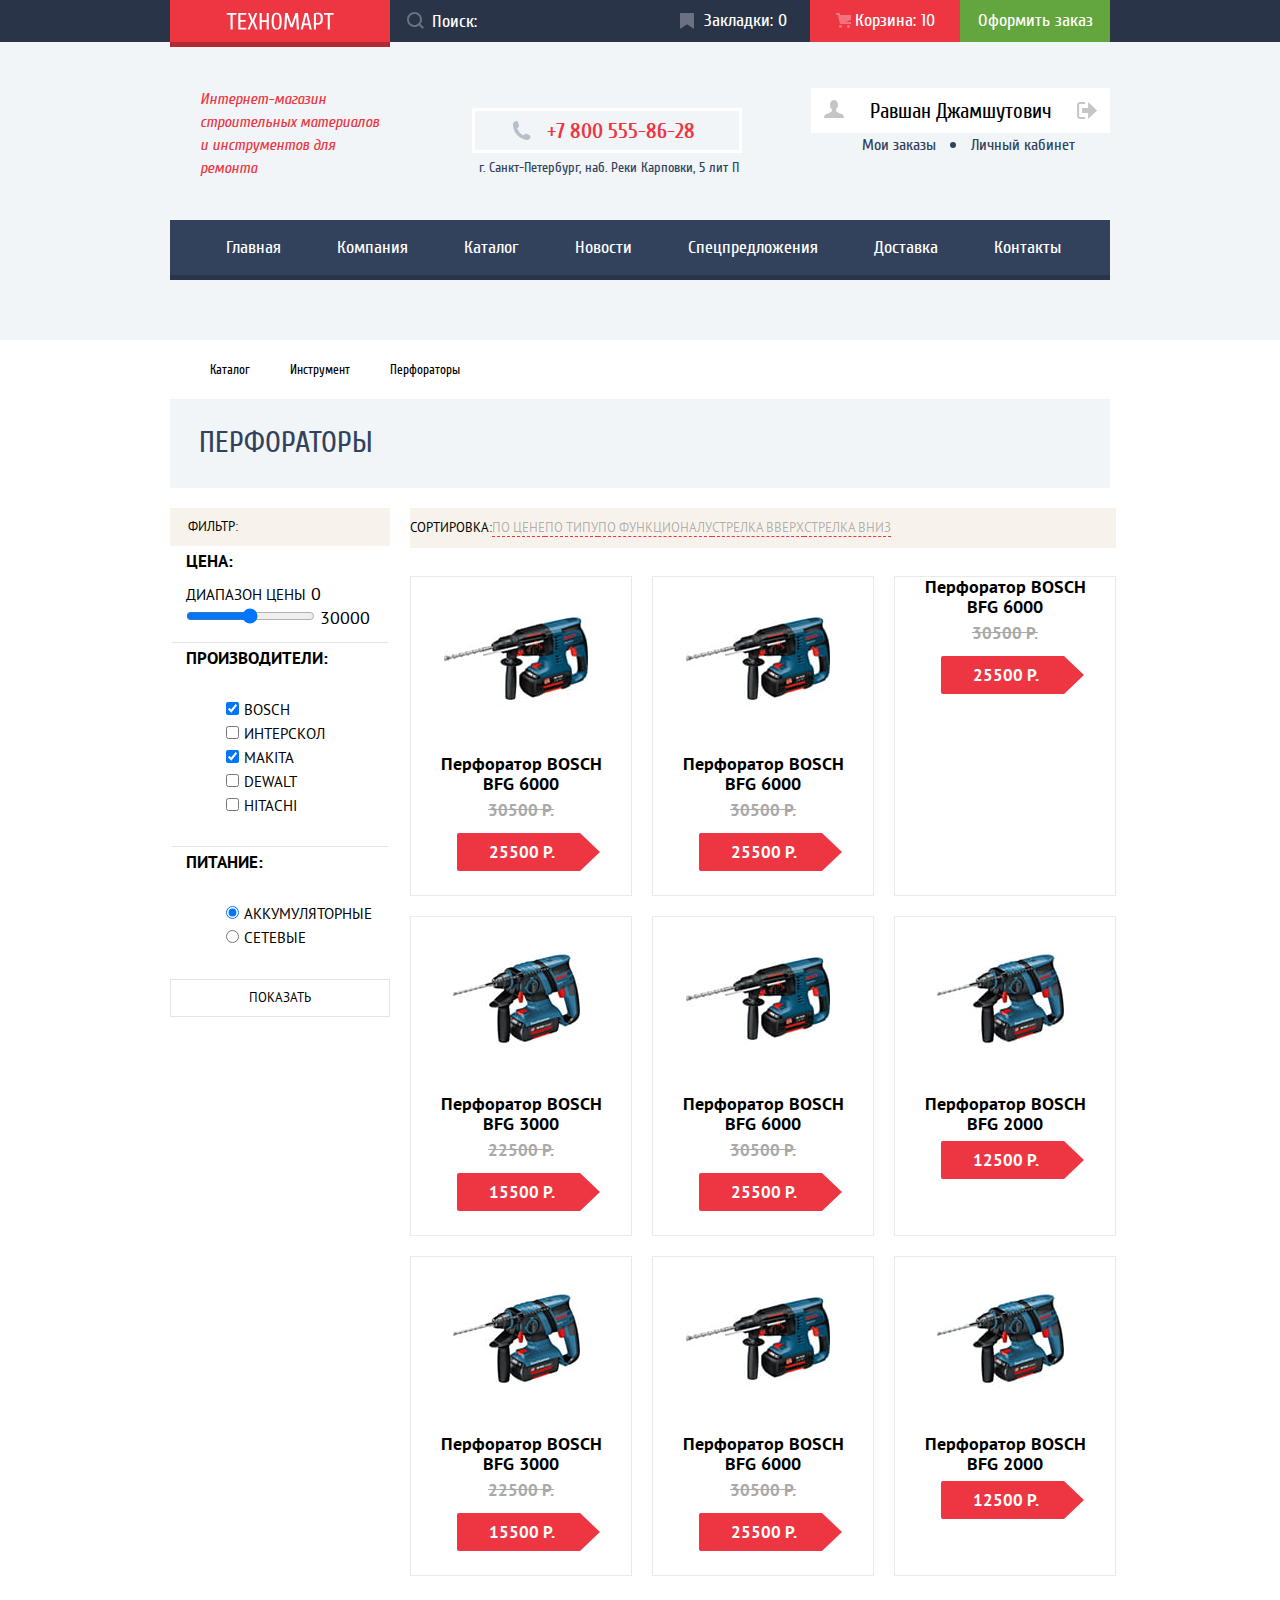
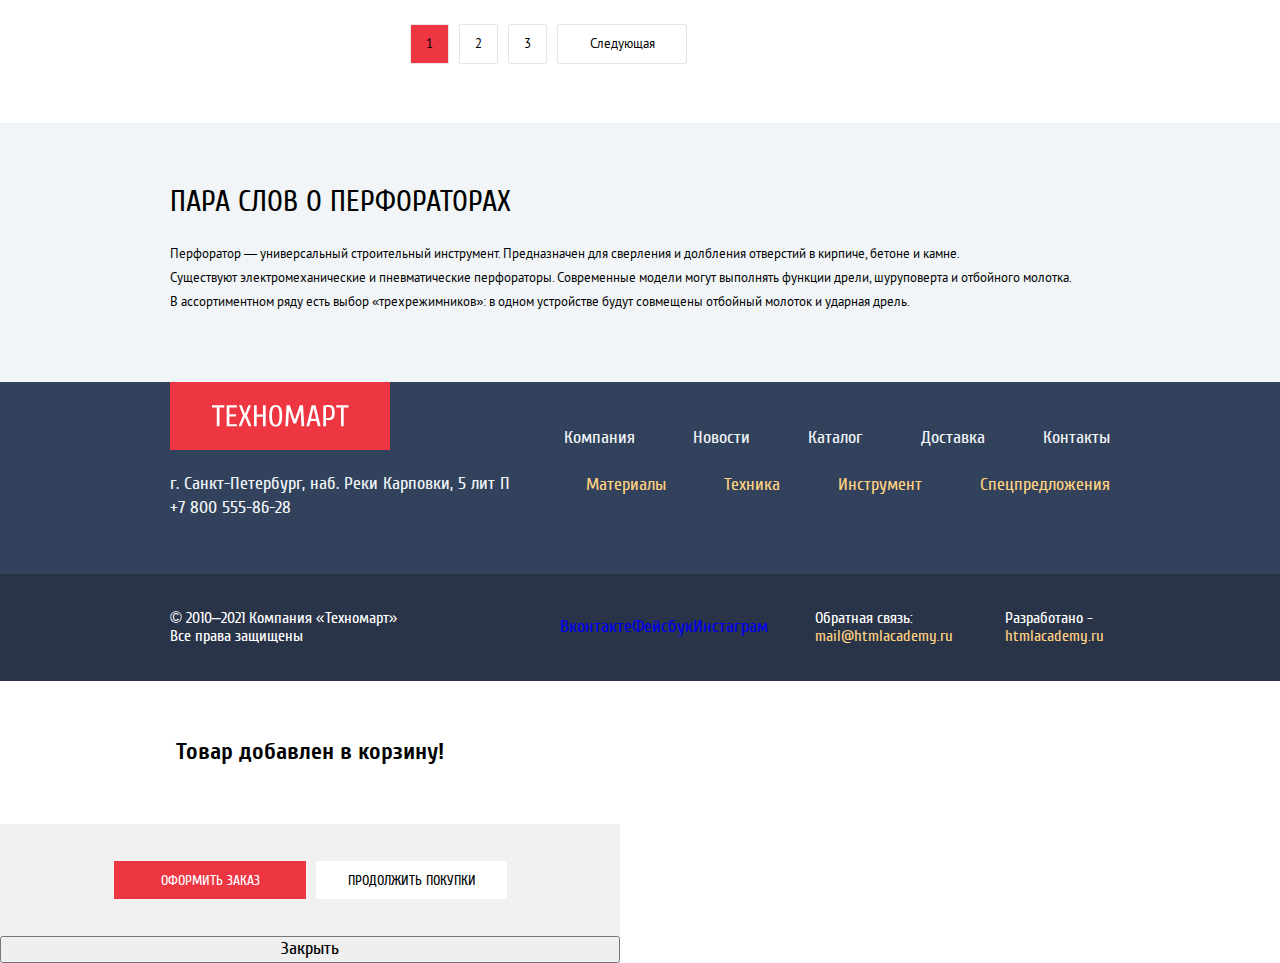
==== catalog.html @ 32a202f4 "Выровнял по пиксел перфект до брендов" ====
<!DOCTYPE html>
<html class="page" lang="ru">
  <head>
    <meta charset="utf-8" />
    <title>HTML Academy: Техномарт</title>

    <link rel="stylesheet" href="css/normalize.css" />
    <link rel="stylesheet" href="css/style.css" />

    <link rel="icon" href="favicon.ico" />
    <link rel="icon" href="img/favicon/icon.svg" type="image/svg+xml" />
    <link rel="apple-toych-icon" href="img/favicon/180.png" />
    <link rel="manifest" href="manifest.webmanifest" />
  </head>
  <body class="page-body">
    <header class="main-header catalog-margin">
      <div class="header-top-bar">
        <div class="main-header-top">
          <a class="main-header-logo-link" href="index.html">
            <img class="main-logo-text" src="img/logo-technomart.svg" width="108" height="18" alt="Логотип интернет-магазина «Техномарт»"/>
          </a>
          <form class="main-search" action="https://echo.htmlacademy.ru" method="GET">
            <label class="visually-hidden main-search-label" for="search-header">Поиск:</label>
            <input class="main-search-input" id="search-header" type="search" name="search-field" placeholder="Поиск:"/>
            <svg class="search-icon" width="17" height="17" viewBox="0 0 17 17" fill="none" xmlns="http://www.w3.org/2000/svg">
              <path fill-rule="evenodd" clip-rule="evenodd" d="M13.458 12.044L17 15.586L15.586 17L12.044 13.458C10.782 14.421 9.21 15 7.5 15C3.35786 15 0 11.6421 0 7.5C0 3.35786 3.35786 0 7.5 0C11.6421 0 15 3.35786 15 7.5C15.0001 9.14309 14.4581 10.7403 13.458 12.044ZM7.5 2C4.467 2 2 4.467 2 7.5C2.00331 10.5362 4.4638 12.9967 7.5 13C10.532 13 13 10.532 13 7.5C13 4.467 10.532 2 7.5 2Z" fill="white"/>
            </svg>
          </form>
          <a class="bookmarks" href="#">Закладки: 0</a>
          <a class="basket greater-zero" href="#">Корзина: 10</a>
          <a class="order-button" href="#">Оформить заказ</a>
        </div>
      </div>

      <div class="header-middle-bar">
        <div class="main-header-middle">
          <p class="main-desc">
            <em>
              Интернет-магазин<br/>
              строительных материалов<br/>
              и инструментов для ремонта
            </em>
          </p>
          <div class="header-contact-info">
            <a class="main-phone" href="tel:+78005558628">+7 800 555-86-28</a>
            <p class="main-address">
              г. Санкт-Петербург, наб. Реки Карповки, 5 лит П
            </p>
          </div>

          <div class="header-login-user">
            <div class="logged-user">
              <a href="#" class="profile-user">
                <svg class="user-icon" width="20" height="18" fill="none" xmlns="http://www.w3.org/2000/svg">
                  <path d="M17.88 14.17c-2.14-.74-4.25-1.67-5.2-2.4-.66-.5-.78-1.61-.52-2.4a5.49 5.49 0 001.86-4.29C14.02 2.28 12.22 0 10 0 7.78 0 5.98 2.28 5.98 5.08c0 1.8.75 3.38 1.86 4.28.26.8.14 1.92-.51 2.42-.95.72-3.07 1.65-5.21 2.39C-.03 14.9 0 18 0 18h20s.02-3.1-2.12-3.83z" fill="#C5C5C5"/>
                </svg>
                Равшан Джамшутович
              </a>
              <a href="#" class="logged-user-link">
                <svg class="logout-icon" width="20" height="17" fill="none" xmlns="http://www.w3.org/2000/svg">
                  <path d="M20 8.5L11.12 0v6h-6v5h6v6L20 8.5z" fill="#C5C5C5"/>
                  <path d="M2.1 13.95V3.05c.02-.38.18-1.06 1.02-1.06h5.02V0H3.12C.94 0 .12 1.81.09 3.03v10.94C.1 15.2.94 17 3.12 17h5.02v-1.99H3.12c-.84 0-1-.68-1.01-1.06z" fill="#C5C5C5"/>
                </svg>
              </a>
            </div>
            <div class="account-info">
              <a href="#">Мои заказы</a>
              <a href="#">Личный кабинет</a>
            </div>
          </div>
        </div>
      </div>

      <nav class="main-nav">
        <ul class="main-nav-list">
          <li class="main-nav-item">
            <a href="index.html">Главная</a>
          </li>
          <li class="main-nav-item">
            <a href="#">Компания</a>
          </li>
          <li class="main-nav-item">
            <a href="#">Каталог</a>
          </li>
          <li class="main-nav-item">
            <a href="#">Новости</a>
          </li>
          <li class="main-nav-item">
            <a href="#">Спецпредложения</a>
          </li>
          <li class="main-nav-item">
            <a href="#">Доставка</a>
          </li>
          <li class="main-nav-item">
            <a href="#">Контакты</a>
          </li>
        </ul>
      </nav>
    </header>

    <main class="main-container">
      <div class="header-and-breadcrumbs container">
        <h1 class="container-header-catalog">Перфораторы</h1>

        <ul class="breadcrumbs">
          <li>
            <a href="index.html"></a>
          </li>
          <li>
            <a href="catalog.html">Каталог</a>
          </li>
          <li>
            <a href="catalog.html">Инструмент</a>
          </li>
          <li>Перфораторы</li>
        </ul>
      </div>

      <div class="filter-sorting-perforators container">
        <section class="filters">
          <h2 class="filters-header">Фильтр:</h2>
          <form class="filter" action="https://echo.htmlacademy.ru" method="GET">
            <fieldset>
              <legend>Цена:</legend>
              <label for="range-field">Диапазон цены</label>
              0
              <input class="filter-option filter-range" id="range-field" type="range" min="0" max="30000"/>
              30000
            </fieldset>
            <fieldset>
              <legend>Производители:</legend>
              <ul>
                <li>
                  <input class="filter-option filter-checkbox" id="bosch-checkbox" type="checkbox" name="bosch" checked/>
                  <label for="bosch-checkbox">Bosch</label>
                </li>
                <li>
                  <input class="filter-option filter-checkbox" id="interskol-checkbox" type="checkbox" name="interskol"/>
                  <label for="interskol-checkbox">Интерскол</label>
                </li>
                <li>
                  <input class="filter-option filter-checkbox" id="makita-checkbox" type="checkbox" name="makita" checked/>
                  <label for="makita-checkbox">Makita</label>
                </li>
                <li>
                  <input class="filter-option filter-checkbox" id="dewalt-checkbox" type="checkbox" name="dewalt"/>
                  <label for="dewalt-checkbox">Dewalt</label>
                </li>
                <li>
                  <input class="filter-option filter-checkbox" id="hitachi-checkbox" type="checkbox" name="hitachi"/>
                  <label for="hitachi-checkbox">Hitachi</label>
                </li>
              </ul>
            </fieldset>
            <fieldset>
              <legend>Питание:</legend>
              <ul>
                <li>
                  <input class="filter-option filter-radio" id="acum-radio" type="radio" name="acum" checked/>
                  <label for="acum-radio">Аккумуляторные</label>
                </li>
                <li>
                  <input class="filter-option filter-radio" id="net-radio" type="radio" name="net"/>
                  <label for="net-radio">Сетевые</label>
                </li>
              </ul>
            </fieldset>
            <button class="filter-button" type="submit">Показать</button>
          </form>
        </section>

        <div class="sorting-and-perforators">
          <section class="sorting">
            <h2 class="sorting-header">Сортировка:</h2>
            <ul>
              <li>
                <a href="#">По цене</a>
              </li>
              <li>
                <a href="#">По типу</a>
              </li>
              <li>
                <a href="#">По функционалу</a>
              </li>
              <li>
                <a href="#">Стрелка вверх</a>
              </li>
              <li>
                <a href="#">Стрелка вниз</a>
              </li>
            </ul>
          </section>

          <section class="perforators">
            <h2 class="perforators-header visually-hidden">
              Список перфораторов
            </h2>
            <ul class="perforators-list">
              <li class="perforators-item">
                <h3>Перфоратор BOSCH<br/>BFG 6000</h3>
                <img src="img/BOSCH-BFG-6000.jpg" width="144" height="128" alt="Перфоратор BOSCH BFG 6000 с длинным сверлом работающий от аккумуляторной батареи"/>
                <p class="perforators-item-old-price">30500 Р.</p>
                <p class="perforators-item-new-price">25500 Р.</p>
              </li>
              <li class="perforators-item">
                <h3>Перфоратор BOSCH<br/>BFG 6000</h3>
                <img src="img/BOSCH-BFG-6000.jpg"  width="144" height="128" alt="Перфоратор BOSCH BFG 6000 с длинным сверлом работающий от аккумуляторной батареи"/>
                <p class="perforators-item-old-price">30500 Р.</p>
                <p class="perforators-item-new-price">25500 Р.</p>
              </li>
              <li class="perforators-item">
                <h3>Перфоратор BOSCH<br/>BFG 6000</h3>
                <div class="buy-perforator">
                  <button class="perforators-item-button-buy" type="button">
                    Купить
                  </button>
                  <button class="perforators-item-button-bookmark" type="button">
                    В закладки
                  </button>
                </div>
                <p class="perforators-item-old-price">30500 Р.</p>
                <p class="perforators-item-new-price">25500 Р.</p>
              </li>
              <li class="perforators-item">
                <h3>Перфоратор BOSCH<br/>BFG 3000</h3>
                <img src="img/BOSCH-BFG-3000.jpg" width="127" height="112" alt="Перфоратор BOSCH BFG 3000 со средним сверлом работающий от аккумуляторной батареи"/>
                <p class="perforators-item-old-price">22500 Р.</p>
                <p class="perforators-item-new-price">15500 Р.</p>
              </li>
              <li class="perforators-item">
                <h3>Перфоратор BOSCH<br/>BFG 6000</h3>
                <img src="img/BOSCH-BFG-6000.jpg" width="144" height="128" alt="Перфоратор BOSCH BFG 6000 с длинным сверлом работающий от аккумуляторной батареи"/>
                <p class="perforators-item-old-price">30500 Р.</p>
                <p class="perforators-item-new-price">25500 Р.</p>
              </li>
              <li class="perforators-item">
                <h3>Перфоратор BOSCH<br/>BFG 2000</h3>
                <img src="img/BOSCH-BFG-2000.jpg" width="127" height="112" alt="Перфоратор BOSCH BFG 2000 с маленьким сверлом работающий от аккумуляторной батареи"/>
                <p class="perforators-item-new-price">12500 Р.</p>
              </li>
              <li class="perforators-item">
                <h3>Перфоратор BOSCH<br/>BFG 3000</h3>
                <img src="img/BOSCH-BFG-3000.jpg" width="127" height="112" alt="Перфоратор BOSCH BFG 3000 со средним сверлом работающий от аккумуляторной батареи"/>
                <p class="perforators-item-old-price">22500 Р.</p>
                <p class="perforators-item-new-price">15500 Р.</p>
              </li>
              <li class="perforators-item">
                <h3>Перфоратор BOSCH<br/>BFG 6000</h3>
                <img src="img/BOSCH-BFG-6000.jpg" width="144" height="128" alt="Перфоратор BOSCH BFG 6000 с длинным сверлом работающий от аккумуляторной батареи"/>
                <p class="perforators-item-old-price">30500 Р.</p>
                <p class="perforators-item-new-price">25500 Р.</p>
              </li>
              <li class="perforators-item">
                <h3>Перфоратор BOSCH<br/>BFG 2000</h3>
                <img src="img/BOSCH-BFG-2000.jpg" width="127" height="112" alt="Перфоратор BOSCH BFG 2000 с маленьким сверлом работающий от аккумуляторной батареи"/>
                <p class="perforators-item-new-price">12500 Р.</p>
              </li>
            </ul>

            <ul class="pagination-list">
              <li class="pagination-item">
                <a class="pagination-current-item">1</a>
              </li>
              <li class="pagination-item">
                <a href="#">2</a>
              </li>
              <li class="pagination-item">
                <a href="#">3</a>
              </li>
              <li class="pagination-item pagination-item-next">
                <a href="#">Следующая</a>
              </li>
            </ul>
          </section>
        </div>
      </div>

      <div class="basic-background">
        <section class="about-perforators container">
          <h2 class="about-perforators-header">Пара слов о перфораторах</h2>
          <p class="about-perforators-text">
            Перфоратор — универсальный строительный инструмент. Предназначен для
            сверления и долбления отверстий в кирпиче, бетоне и камне.<br/>
            Существуют электромеханические и пневматические перфораторы.
            Современные модели могут выполнять функции дрели, шуруповерта и
            отбойного молотка.<br/>
            В ассортиментном ряду есть выбор «трехрежимников»: в одном
            устройстве будут совмещены отбойный молоток и ударная дрель.
          </p>
        </section>
      </div>
    </main>

    <footer class="main-footer">
      <section class="footer-nav container">
        <h2 class="footer-nav-header visually-hidden">Навигация по сайту</h2>
        <a class="footer-nav-logo-link" href="index.html">
          <img class="footer-nav-logo-svg" src="img/logo-technomart.svg" width="138" height="23" alt="Логотип интернет-магазина «Техномарт»"/>
        </a>
        <ul class="footer-nav-list">
          <li class="footer-nav-item">
            <a class="footer-nav-item-link" href="#">Компания</a>
          </li>
          <li class="footer-nav-item">
            <a class="footer-nav-item-link" href="#">Новости</a>
          </li>
          <li class="footer-nav-item">
            <a class="footer-nav-item-link" href="catalog.html">Каталог</a>
          </li>
          <li class="footer-nav-item">
            <a class="footer-nav-item-link" href="#">Доставка</a>
          </li>
          <li class="footer-nav-item">
            <a class="footer-nav-item-link" href="#">Контакты</a>
          </li>
        </ul>
      </section>

      <section class="contacts-and-features container">
        <h2 class="contacts-and-features-header visually-hidden">
          Контакты и преимущества
        </h2>
        <p class="contacts-and-features-address">
          г. Санкт-Петербург, наб. Реки Карповки, 5 лит П<br/>
          <a class="contacts-and-features-address-link" href="tel:+78005558628">
            +7 800 555-86-28
          </a>
        </p>
        <ul class="contacts-and-features-list">
          <li class="contacts-and-features-item">
            <a class="contacts-and-features-link" href="#">Материалы</a>
          </li>
          <li class="contacts-and-features-item">
            <a class="contacts-and-features-link" href="#">Техника</a>
          </li>
          <li class="contacts-and-features-item">
            <a class="contacts-and-features-link" href="#">Инструмент</a>
          </li>
          <li class="contacts-and-features-item">
            <a class="contacts-and-features-link" href="#">Спецпредложения</a>
          </li>
        </ul>
      </section>

      <div class="bottom-footer">
        <div class="bottom-footer-grid container">
          <section class="copyright">
            <h2 class="copyright-header visually-hidden">Копирайт</h2>
            <p class="copyright-text">
              © 2010–2021 Компания «Техномарт»<br/>
              Все права защищены
            </p>
          </section>

          <section class="social">
            <h2 class="social-header visually-hidden">Давайте дружить!</h2>
            <ul class="social-list">
              <li class="social-item">
                <a class="social-item-link" href="#">Вконтакте</a>
              </li>
              <li class="social-item">
                <a class="social-item-link" href="#">Фейсбук</a>
              </li>
              <li class="social-item">
                <a class="social-item-link" href="#">Инстаграм</a>
              </li>
            </ul>
          </section>

          <p class="feedback">
            Обратная связь:<br/>
            <a href="mailto:mail@htmlacademy.ru">mail@htmlacademy.ru</a>
          </p>
          <p class="develop">
            Разработано -<br/>
            <a href="https://htmlacademy.ru/intensive/htmlcss">htmlacademy.ru</a>
          </p>
        </div>
      </div>
    </footer>

    <section class="product-in-basket">
      <h2>Товар добавлен в корзину!</h2>
      <div class="modal-catalog-button">
        <a class="button button-order-modal" href="#">Оформить заказ</a>
        <button class="button button-continue-shop" type="button">
          Продолжить покупки
        </button>
      </div>
      <button type="button">Закрыть</button>
    </section>
  </body>
</html>
---- css/style.css ----
/* Fonts */

@font-face {
  font-family: "Cuprum";
  src: url("../fonts/cuprum.woff2") format("woff2"),
    url("../fonts/cuprum.woff") format("woff");
  font-weight: 400;
  font-style: normal;
}

@font-face {
  font-family: "Cuprum";
  src: url("../fonts/cuprumbold.woff2") format("woff2"),
    url("../fonts/cuprumbold.woff") format("woff");
  font-weight: 700;
  font-style: normal;
}

@font-face {
  font-family: "Cuprum";
  src: url("../fonts/cuprumitalic.woff2") format("woff2"),
    url("../fonts/cuprumitalic.woff") format("woff");
  font-weight: 400;
  font-style: italic;
}

@font-face {
  font-family: "Cuprum";
  src: url("../fonts/cuprumbolditalic.woff2") format("woff2"),
    url("../fonts/cuprumbolditalic.woff") format("woff");
  font-weight: 700;
  font-style: italic;
}

@font-face {
  font-family: "PT Sans";
  src: url("../fonts/ptsans.woff2") format("woff2"),
    url("../fonts/ptsans.woff") format("woff");
  font-weight: 400;
  font-style: normal;
}

@font-face {
  font-family: "PT Sans";
  src: url("../fonts/ptsansbold.woff2") format("woff2"),
    url("../fonts/ptsansbold.woff") format("woff");
  font-weight: 700;
  font-style: normal;
}

/* Variables */

:root {
  --basic-red: #ee3643;
  --basic-green: #63a63e;
  --basic-white: #ffffff;
  --basic-black: #000000;
  --basic-blue: #32425c;
  --basic-grey: #a9a9a9;
  --basic-light-grey: #f9f5f0;
  --basic-background: #f1f5f7;
  --basic-gold: #ffd180;
  --basic-dark-blue: #293449;
  --basic-opacity-grey: rgba(169, 169, 169, 0.3);
  --basic-beige: #f7f3ec;
  --basic-dark-green: #518534;
  --basic-modal-grey: #f1f1f1;
  --basic-border-grey: #eaeaea;
  --basic-dark-red: #ca2c37;
  --special-yellow: #ffbf47;
  --special-blue: #3bbce3;
  --special-purple: #dc91d8;
  --special-green: #8ed78f;
  --special-light-green: #5fbb2d;
  --special-grey: #f3f7f9;
  --special-light-grey: #c5c5c5;
  --special-dark-blue: #212a3a;
  --special-red: #ba2732;
  --special-dark-blue: #161d29;
  --special-white: rgba(255, 255, 255, 0.5);
  --special-opacity-white: rgba(255, 255, 255, 0.3);
  --special-opacity-light-grey: rgba(197, 197, 197, 0.3);
  --special-opacity-black: rgba(0, 0, 0, 0.3);
  --special-beige: #e5e5e5;
  --main-active-nav: #1d2739;
  --logo-shadow: rgba(0, 0, 0, 0.24);
  --login-grey: #3d546f;
}

/* html */

.page {
  height: 100%;
}

/* page */

body {
  min-width: 940px;
  margin: 0;
  padding: 0;
  font-family: "Cuprum", "Arial", sans-serif;
  font-size: 18px;
  line-height: 24px;
  font-weight: 400;
  color: var(--basic-black);
  background-color: var(--basic-white);
  min-height: 100%;
  display: grid;
  grid-template-rows: min-content 1fr min-content;
  align-content: start;
}

a {
  text-decoration: none;
}

img {
  max-width: 100%;
  height: auto;
}

.visually-hidden {
  position: absolute;
  width: 1px;
  height: 1px;
  margin: -1px;
  border: 0;
  padding: 0;
  white-space: nowrap;
  clip-path: inset(100%);
  clip: rect(0 0 0 0);
  overflow: hidden;
}

/* header */

.main-header {
  display: grid;
  grid-template-rows: min-content 1fr min-content;
  background-color: var(--basic-background);
  padding-bottom: 65px;
  margin-bottom: 60px;
}

.header-top-bar {
  background-color: var(--basic-dark-blue);
  margin-bottom: 46px;
  height: 42px;
}

.main-header-top {
  display: grid;
  align-items: start;
  width: 940px;
  margin: 0 auto;
  grid-template-columns: min-content 1fr 150px 150px 150px;
}

.main-header-top a,
.main-header-top label {
  text-align: center;
  color: var(--basic-white);
}

.main-header-logo-link {
  position: relative;
  width: 220px;
  height: 47px;
  background-color: var(--basic-red);
  box-shadow: inset 0 -5px 0 0 var(--logo-shadow);
}

.main-header-logo-link img {
  position: absolute;
  left: 56px;
  top: 12px;
}

a[href="index.html"].main-header-logo-link:active {
  background-color: var(--special-red);
}

.main-search {
  position: relative;
}

.main-search-input {
  border: none;
  outline: none;
  background-color: var(--basic-dark-blue);
  width: 100%;
  height: 42px;
  padding-left: 42px;
}

.main-search-input:focus {
  border: none;
  outline: none;
  background-color: var(--basic-white);
  width: 100%;
  height: 42px;
}

.main-search-input::placeholder {
  color: var(--basic-white);
}

.search-icon {
  position: absolute;
  right: 236px;
  top: 12px;
  opacity: 0.3;
  order: -1;
}

.main-search-input:hover + .search-icon {
  opacity: 1;
}

.main-search-input:focus + .search-icon path {
  fill: var(--basic-red);
  opacity: 1;
}

.bookmarks,
.basket {
  position: relative;
  display: flex;
  justify-content: center;
  align-items: center;
  height: 42px;
  padding: 0 0 0 20px;
}

.bookmarks::before {
  content: url("../img/icon-bookmark.svg");
  position: absolute;
  width: 14px;
  height: 16px;
  top: 12px;
  left: 20px;
  opacity: 0.3;
}

.basket::before {
  content: url("../img/icon-cart.svg");
  position: absolute;
  width: 15px;
  height: 15px;
  top: 11px;
  left: 26px;
  opacity: 0.3;
}

.bookmarks:hover::before,
.basket:hover::before {
  opacity: 1;
}

.bookmarks:active,
.basket:active {
  color: var(--special-white);
  background-color: var(--special-dark-blue);
}

.bookmarks:active::before,
.basket:active::before {
  opacity: 0.3;
}

.order-button {
  display: flex;
  justify-content: center;
  align-items: center;
  height: 100%;
  background-color: var(--basic-green);
  height: 42px;
}

.order-button:hover {
  background-color: var(--special-light-green);
}

.order-button:active {
  color: var(--special-white);
  background-color: var(--basic-green);
}

.main-header-middle {
  display: flex;
  width: 940px;
  margin: 0 auto 40px;
}

.main-desc {
  color: var(--basic-red);
  font-size: 16px;
  line-height: 23px;
  font-style: italic;
  padding: 0 93px 0 30px;
  margin: 0;
}

.header-contact-info {
  display: flex;
  flex-direction: column;
  justify-content: flex-end;
  margin-right: 69px;
}

.main-phone {
  display: flex;
  justify-content: center;
  align-items: center;
  font-size: 21px;
  line-height: 30px;
  font-weight: 700;
  color: var(--basic-red);
  background-color: transparent;
  border: 3px solid var(--basic-white);
  width: 264px;
  height: 39px;
  margin-bottom: 3px;
}

.main-phone::before {
  content: url("../img/icon-phone.svg");
  width: 18px;
  height: 19px;
  position: relative;
  left: -7px;
  top: -1px;
  padding: 0 10px 4px 0;
}

.main-address {
  font-size: 14px;
  color: var(--basic-blue);
  padding: 0 0 0 7px;
  margin: 0;
}

.header-login-button {
  position: relative;
  display: flex;
  justify-self: end;
}

.login-link,
.register-link {
  display: flex;
  justify-content: center;
  align-items: center;
  height: 45px;
  font-size: 21px;
  line-height: 21px;
  color: var(--basic-black);
  background-color: var(--basic-white);
}

.login-link {
  position: relative;
  width: 121px;
  text-align: center;
  margin-right: 10px;
}

.login-icon {
  order: -1;
  position: relative;
  left: -6px;
}

.register-link {
  width: 150px;
  text-align: center;
}

.login-link:hover,
.register-link:hover {
  color: var(--basic-red);
}

.login-link:hover .login-icon path{
  fill: var(--login-grey);
}

.login-link:active,
.register-link:active {
  color: var(--special-light-grey);
}

.login-link:active .login-icon path {
  fill: var(--special-light-grey);
}

.main-nav {
  width: 940px;
  background-color: var(--basic-blue);
  margin: 0 auto;
  box-shadow: 0 5px 0 0 var(--basic-dark-blue);
}

.main-nav-list {
  display: flex;
  flex-wrap: wrap;
  list-style: none;
  margin: 0;
  padding: 0 0 0 26px;
  min-height: 55px;
}

.main-nav-item:hover {
  background-color: var(--basic-dark-blue);
}

.main-nav-item:active {
  background: var(--main-active-nav);
}

.main-nav-item a {
  display: block;
  color: var(--basic-white);
  padding: 16px 26px 15px 30px;
}

.main-nav-item a:active {
  opacity: 0.5;
}

/* container */

.container {
  width: 940px;
  margin: 0 auto;
  padding: 0 10px;
}

/* features */

.features-list {
  display: grid;
  list-style: none;
  grid-template-columns: repeat(3, 1fr);
  grid-template-rows: repeat(3, 1fr);
  gap: 20px;
  margin: 0 0 59px;
  padding: 0;
}

.features-sales,
.features-delivery {
  grid-column: 3 / 4;
}

.slider-figure {
  grid-column: 1 / 3;
  grid-row: 2 / 4;
}

.features-item:first-child {
  background-color: var(--special-yellow);
}

.features-item:nth-child(2) {
  background-color: var(--special-blue);
}

.features-item:nth-child(3) {
  background-color: var(--special-purple);
}

.features-item:nth-child(4) {
  background-color: var(--special-green);
}

.features-item:nth-child(5) {
  background-color: var(--special-yellow);
}

.features-item {
  position: relative;
  display: grid;
  grid-template-rows: 1fr 1fr;
  grid-template-columns: 160px 1fr;
  width: 300px;
  height: 123px;
  text-align: center;
  color: var(--basic-white);
}

.icon-new::after {
  content: url("../img/catalog-new.png");
  position: absolute;
  top: 0;
  right: 0;
}

.features-item h3 {
  grid-column: 1 / 2;
  grid-row: 1 / 2;
  font-size: 24px;
  line-height: 30px;
  font-weight: 700;
  margin: 20px 0 13px 23px;
  padding: 0;
  text-align: start;
}

.features-item-link {
  grid-column: 1 / 2;
  grid-row: 2 / 3;
  width: 135px;
  font-size: 14px;
  line-height: 18px;
  font-weight: 400;
  color: var(--basic-white);
  background-color: var(--special-opacity-white);
  margin: 0 0 21px 23px;
  padding: 10px 0;
  text-align: center;
  text-transform: uppercase;
}

.features-item-link:hover {
  background-color: var(--special-opacity-light-grey);
}

.features-item-link:active {
  background-color: var(--basic-opacity-grey);
}

.features-item-icon {
  grid-column: 2 / 3;
  grid-row: 1 / -1;
}

.icon-paint {
  background-image: url("../img/icon-paint.svg");
  background-repeat: no-repeat;
  background-position: 52px 30px;
}

.icon-drill {
  background-image: url("../img/icon-drill.svg");
  background-repeat: no-repeat;
  background-position: 35px 34px;
}

.icon-tractor {
  background-image: url("../img/icon-tractor.svg");
  background-repeat: no-repeat;
  background-position: center center;
}

.icon-basket {
  background-image: url("../img/icon-basket.svg");
  background-repeat: no-repeat;
  background-position: 35px 25px;
}

.icon-car{
  background-image: url("../img/icon-car.svg");
  background-repeat: no-repeat;
  background-position: center center;
}

/* slider */

.slider {
  position: relative;
  width: 620px;
  height: 266px;
  grid-column: 1 / 3;
  grid-row: 2 / 4;
  color: var(--basic-white);
}

.slider::before {
  content: "";
  position: absolute;
  width: 620px;
  height: 104px;
  background-color: rgba(0, 0, 0, 0.25);
  top: 0;
  z-index: -1;
}

.slide-drill {
  background-image: url("../img/Layer-slader-1.jpg");
}

.slide-perforator {
  background-image: url("../img/Layer-slader-2.jpg");
}

.slider-list {
  list-style: none;
  margin: 0;
  padding: 0;
}

.slide {
  display: none;
}

.current-slide {
  display: block;
}

.slide-title {
  font-size: 36px;
  line-height: 36px;
  font-weight: 700;
  margin: 23px 0 5px 24px;
  text-transform: uppercase;
}

.slide-text {
  margin: 0 0 35px 24px;
}

.button {
  font-size: 14px;
  line-height: 18px;
  text-align: center;
  color: var(--basic-white);
  vertical-align: middle;
  text-transform: uppercase;
  background-color: var(--basic-red);
  border: none;
}

.button:hover {
  background-color: var(--basic-dark-red);
}

.button:active {
  background-color: var(--special-red);
}

.slider-button {
  display: grid;
  grid-template-rows: 1fr 1fr;
  margin: 0 21px 0 25px;
}

.control-button-top {
  display: flex;
  justify-content: space-between;
  margin-bottom: 39px;
}

.button-open-catalog {
  display: flex;
  justify-content: center;
  align-items: center;
  width: 192px;
  height: 38px;
  margin-right: 79px;
}

.button-prev {
  width: 21px;
  height: 39px;
  background-image: url("../img/slider-shape.svg");
  background-color: transparent;
  border: none;
  cursor: pointer;
}

.button-next {
  width: 21px;
  height: 39px;
  background-image: url("../img/slider-shape.svg");
  background-color: transparent;
  transform: rotate(180deg);
  border: none;
  cursor: pointer;
}

.control-button-bottom {
  display: flex;
  align-items: baseline;
}

.slider-dots {
  padding: 0;
  width: 10px;
  height: 10px;
  background-color: var(--basic-white);
  border: none;
  border-radius: 50%;
  transform: translateY(5px);
  cursor: pointer;
}

.slider-dots:nth-of-type(1) {
  margin-right: 10px;
}

.slider-dots.current {
  border: 2px solid var(--basic-white);
  background-color: var(--basic-red);
  transform: translateY(3px);
}

/* index: popular-products and catalog: perforators */

.popular-products-header-items,
.popular-compamies-header-items {
  display: flex;
  justify-content: space-between;
  align-items: center;
  background-color: var(--basic-light-grey);
  padding: 0 14px 0 28px;
  margin-bottom: 20px;
}

.popular-products-header,
.popular-companies-header {
  font: inherit;
  font-size: 30px;
  line-height: 30px;
  font-weight: 400;
  color: var(--basic-blue);
  text-transform: uppercase;
}

.button-popular-products {
  padding: 11px 24px 9px 24px;
  margin: 25px 0 26px;
}

.popular-products-list {
  display: grid;
  grid-template-columns: 1fr 1fr 1fr 1fr;
  column-gap: 20px;
  list-style: none;
  margin: 0 0 70px;
  padding: 0;
}

.popular-products-item,
.perforators-item {
  position: relative;
  /* display: grid;
  grid-template-rows: 178px 43px min-content 38px; */
  display: flex;
  flex-direction: column;
  justify-content: flex-start;
  align-items: center;
  width: 218px;
  height: 316px;
  border: 1px solid var(--basic-border-grey);
  /* padding-right: 5px; */
}

.popular-products-item:hover {
  box-shadow: 0px 4px 20px rgba(0, 0, 0, 0.15);
}

.popular-products-item:hover img{
  display: none;
}

.popular-products-item:hover.buy-perforator {
  display: flex;
  flex-direction: row;
  justify-content: flex-start;
  align-items: center;

}

.popular-products-item h3,
.perforators-item h3 {
  display: flex;
  flex-direction: column;
  text-align: center;
  font-family: "PT Sans", "Arial", sans-serif;
  font-size: 18px;
  line-height: 20px;
  font-weight: 700;
  margin: 0 0 7px 0;
  padding: 0;
}

.popular-products-item-img,
.perforators-item img {
  width: 184px;
  height: 164px;
  order: -1;
  object-fit: scale-down;
  margin-bottom: 13px;
  padding-right: 10px;
}

.popular-products-item p,
.perforators-item p {
  font-family: "PT Sans", "Arial", sans-serif;
  font-size: 17px;
  line-height: 18px;
  font-weight: 700;
}

.popular-products-item-old-price,
.perforators-item-old-price {
  text-decoration: line-through;
  color: var(--basic-grey);
  justify-self: center;
  align-self: center;
  margin: 0 0 14px 0;
  padding: 0;
}

.popular-products-item-new-price,
.perforators-item-new-price {
  display: flex;
  justify-content: center;
  align-items: center;
  justify-self: center;
  position: relative;
  color: var(--basic-white);
  background-color: var(--basic-red);
  border-top-left-radius: 2px;
  border-bottom-left-radius: 2px;
  margin: 0 5px 0 0;
  padding: 10px 25px 10px 32px;
}

.popular-products-item-new-price::after,
.perforators-item-new-price::after {
  content: "";
  position: absolute;
  width: 0;
  height: 0;
  border-top: 19px solid transparent;
  border-bottom: 19px solid transparent;
  border-left: 20px solid var(--basic-red);
  right: -20px;
}
/* Popular companies */

.button-popular-companies {
  padding: 11px 38px 9px 39px;
  margin: 25px 14px 26px;
}

.popular-companies-list {
  display: grid;
  grid-template-columns: 1fr 1fr 1fr 1fr;
  column-gap: 20px;
  row-gap: 20px;
  list-style: none;
  margin: 0 0 70px;
  padding: 0;
}

.popular-companies-item-link {
  display: flex;
  justify-content: center;
  align-items: center;
  width: 220px;
  height: 145px;
  outline: 1px solid var(--basic-border-grey);
  outline-offset: -1px;
}

.popular-companies-item-link:hover {
  filter: drop-shadow(0px 4px 20px rgba(0, 0, 0, 0.15));
}

.popular-companies-item-link:active {
  opacity: 0.5;
  filter: drop-shadow(0px 4px 20px rgba(0, 0, 0, 0.15));
}

.popular-companies-item-link img {
  /* width: 100%;
  height: 100%; */
  object-fit: contain;
}

/* Services */

.services {
  background-color: var(--basic-background);
  margin-bottom: 70px;
}

.services-header {
  font: inherit;
  font-size: 30px;
  line-height: 30px;
  font-weight: 400;
  color: var(--basic-black);
  text-transform: uppercase;
  margin: 0;
  padding: 64px 0 25px;
}

.services-desc {
  font-family: "PT Sans", "Arial", sans-serif;
  font-size: 13px;
  line-height: 24px;
  font-weight: 400;
  color: var(--basic-black);
  margin: 0 0 70px;
}

.services-grid {
  display: grid;
  grid-template-columns: 240px 1fr;
  column-gap: 80px;
}

.services-list {
  list-style: none;
  margin: 0;
  padding: 0;
}

.services-item {
  width: 240px;
  height: 61px;
  font-size: 21px;
  line-height: 30px;
  font-weight: 700;
  background-color: var(--basic-blue);
}

.services-item a {
  display: block;
  height: 100%;
  color: var(--basic-white);
  padding-left: 22px;
  padding-top: 13.5px;
}

.services-item:hover {
  background-color: var(--basic-dark-blue);
}

.services-item:active,
.services-item a:active {
  background-color: var(--basic-white);
  color: var(--basic-blue);
}

.services-delivery-header,
.services-guarantee-header,
.services-credit-header {
  color: var(--basic-blue);
  padding: 0 0 30px;
}

.button-service-credit {
  padding: 10px 9px 10px 8px;
}

/* about-contacts-grid */

.about-contacts-grid {
  display: grid;
  grid-template-columns: 460px 300px;
  column-gap: 180px;
  margin-bottom: 70px;
}

/* about-us */

.about-us-header {
  font: inherit;
  font-size: 30px;
  line-height: 30px;
  font-weight: 400;
  color: var(--basic-black);
  text-transform: uppercase;
  padding: 0;
  margin: 0 0 24px;
}

.about-us p {
  font-family: "PT Sans", "Arial", sans-serif;
  font-size: 13px;
  line-height: 24px;
  font-weight: 400;
  color: var(--basic-black);
  padding: 0;
}

.about-us-desc {
  display: block;
  margin: 0 0 35px;
}

.about-us-partners-text {
  margin: 0;
}

.about-us-partners-list {
  margin: 0 0 20px;
  padding: 0;
}

.button-about-us {
  padding: 11px 40px 9px;
}

/* contacts */

.contacts-header {
  font: inherit;
  font-size: 30px;
  line-height: 30px;
  font-weight: 400;
  color: var(--basic-black);
  text-transform: uppercase;
  margin: 0 0 24px 0;
  padding: 0;
}

.contacts p {
  font-family: "PT Sans", "Arial", sans-serif;
  font-size: 13px;
  line-height: 24px;
  font-weight: 400;
  color: var(--basic-black);
  margin: 0 0 32px 0;
  padding: 0;
}

.contacts-map {
  display: block;
  padding: 0;
  margin: 0 0 25px;
}

.button-contacts {
  width: 300px;
  padding: 11px 0 9px;
}

/* footer */

.main-footer {
  background-color: var(--basic-blue);
}

.bottom-footer {
  background-color: var(--basic-dark-blue);
}

.footer-nav {
  display: flex;
}

.footer-nav-logo-link {
  display: flex;
  justify-content: center;
  align-items: center;
  width: 220px;
  height: 68px;
  background-color: var(--basic-red);
}

.footer-nav-logo-link:hover {
  cursor: pointer;
}

.footer-nav-logo-link:active {
  background-color: var(--special-red);
}

.footer-nav-list {
  display: flex;
  align-items: flex-end;
  list-style: none;
  margin: 0 0 0 auto;
  padding: 0;
}

.footer-nav-item:not(:last-child),
.contacts-and-features-item:not(:last-child) {
  margin-right: 58px;
}

.contacts-and-features {
  display: flex;
  align-items: center;
  margin-bottom: 54px;
}

.footer-nav-item-link,
.contacts-and-features-address,
.contacts-and-features-address-link {
  color: var(--basic-background);
}

.contacts-and-features-address {
  margin: 22px 0 0 0;
}

.contacts-and-features-list {
  display: flex;
  list-style: none;
  margin: 0 0 0 auto;
  padding: 0;
}

.contacts-and-features-link {
  color: var(--basic-gold);
}

.footer-nav-item-link:hover,
.contacts-and-features-link:hover {
  text-decoration: underline;
}

.footer-nav-item-link:active,
.contacts-and-features-link:active {
  opacity: 0.5;
  text-decoration: none;
}

.bottom-footer-grid {
  display: grid;
  height: 107px;
  grid-template-columns: 1fr 1fr 1fr 1fr;
  align-items: center;
}

.copyright {
  margin-right: 160px;
}

.copyright-text {
  width: 230px;
  font-size: 16px;
  line-height: 18px;
  color: var(--basic-white);
}

.social {
  margin-right: 120px;
}

.social-list {
  width: 135px;
  display: flex;
  list-style: none;
  margin: 0;
  padding: 0;
}

.feedback {
  width: 140px;
  margin-right: 50px;
}

.feedback,
.develop {
  font-size: 16px;
  line-height: 18px;
  color: var(--basic-white);
}

.feedback a,
.develop a {
  color: var(--basic-gold);
}

.feedback a:hover,
.develop a:hover {
  text-decoration: underline;
}

.feedback a:active,
.develop a:active {
  color: var(--basic-red);
  text-decoration: none;
}

/* modal write-us */

.modal-container {
  width: 460px;
  margin: 0 auto;
}

.write-us {
  width: 620px;
  height: 430px;
}

.write-us-form {
  display: grid;
  grid-template-columns: 1fr 1fr;
  column-gap: 20px;
}

.write-us-textarea {
  grid-column: 1 / 3;
}

.write-us-field-input {
  width: 218px;
  border: 2px solid var(--special-light-grey);
  border-radius: 2px;
  padding: 0;
  margin: 0;
}

.write-us-field-input::placeholder {
  font-family: "PT Sans", "Arial", sans-serif;
  font-size: 13px;
  line-height: 24px;
  color: var(--basic-grey);
}

.textarea {
  width: 460px;
  resize: none;
}

.button-write-us {
  grid-column: 1 / 3;
  padding: 11px 0 9px;
}

/* catalog */
/* catalog-header */

.catalog-margin {
  margin-bottom: 21px;
}

.greater-zero {
  background-color: var(--basic-red);
}

.header-login-user {
  display: grid;
  grid-template-rows: min-content min-content;
}

.logged-user {
  display: flex;
  justify-content: space-around;
  align-items: center;
  justify-self: end;
  width: 299px;
  height: 45px;
  background-color: var(--basic-white);
}

.profile-user {
  font-size: 21px;
  line-height: 21px;
  color: var(--basic-black);
  text-align: center;
}

.profile-user:hover .user-icon path,
.logged-user-link:hover .logout-icon path {
  fill: var(--login-grey);
}

.profile-user:active .user-icon path,
.logged-user-link:active .logout-icon path {
  fill: var(--special-light-grey);
}

.profile-user:active {
  color: var(--special-light-grey);
}

.user-icon {
  margin-right: 21px;
}

.logged-user-link {
  display: flex;
  align-items: end;
}

.account-info {
  justify-self: center;
  margin-left: 15px;
}

.account-info a {
  position: relative;
  font-size: 16px;
  line-height: 18px;
  color: var(--basic-blue);
}

.account-info a:not(:last-child) {
  margin-right: 30px;
}

.account-info a:first-child::after {
  position: absolute;
  content: "";
  width: 6px;
  height: 6px;
  right: -20px;
  top: 6px;
  background-color: var(--basic-blue);
  border-radius: 50%;
}

.account-info a:hover {
  color: var(--basic-red);
}

.account-info a:active {
  color: var(--special-light-grey);
}

.header-and-breadcrumbs {
  display: grid;
  grid-template-rows: min-content min-content;
}
/* catalog-container */

.container-header-catalog {
  font: inherit;
  font-size: 30px;
  line-height: 30px;
  color: var(--basic-blue);
  background-color: var(--basic-background);
  text-transform: uppercase;
  margin: 0 0 20px;
  padding: 29px 0px 30px 29px;
}

/* breadcrumbs */

.breadcrumbs {
  display: flex;
  list-style: none;
  margin: 0 0 20px;
  padding: 0;
  order: -1;
}

.breadcrumbs li {
  margin-right: 40px;
}

.breadcrumbs li,
.breadcrumbs a {
  font-size: 13px;
  line-height: 18px;
  color: #000000;
}

/* filter-sorting-perforators */

.filter-sorting-perforators {
  display: grid;
  grid-template-columns: 220px 1fr;
  column-gap: 20px;
}

/* filters */

.filters {
  font-family: "PT Sans", "Arial", sans-serif;
  font-weight: 400;
  color: var(--basic-black);
  text-transform: uppercase;
  grid-column: 1 / 2;
}

.filters-header {
  font: inherit;
  font-size: 13px;
  line-height: 18px;
  background-color: var(--basic-beige);
  margin: 0;
  padding: 10px 18px;
}

.filter fieldset {
  border: none;
}

.filter fieldset:not(:last-of-type) {
  border-bottom: 1px solid var(--special-beige);
}

.filter ul {
  list-style: none;
}

.filter legend {
  font-size: 17px;
  line-height: 30px;
  font-weight: 700;
}

.filter label {
  font-size: 15px;
  line-height: 19px;
}

.filter-button {
  width: 220px;
  height: 38px;
  font-size: 13px;
  line-height: 18px;
  text-transform: uppercase;
  background-color: var(--basic-white);
  border: 1px solid var(--special-beige);
}

/* sorting */

.sorting {
  display: flex;
  font-family: "PT Sans", "Arial", sans-serif;
  font-size: 13px;
  line-height: 18px;
  font-weight: 400;
  color: var(--basic-black);
  text-transform: uppercase;
  background-color: var(--basic-beige);
  margin-bottom: 28px;
}

.sorting-header {
  font: inherit;
}

.sorting ul {
  display: flex;
  list-style: none;
  margin: 0;
  padding: 0;
  align-items: center;
}

.sorting a {
  color: var(--special-opacity-black);
  border-bottom: 1px dashed var(--basic-red);
}

.sorting a:hover {
  color: var(--basic-black);
  border-bottom: 1px solid var(--basic-red);
}

.sorting a:active {
  color: var(--basic-red);
  border: none;
}

/* sorting-and-perforators */

.sorting-and-perforators {
  grid-column: 2 / -1;
}

/* continuation perforators, begin with .popular-products */

.perforators-list {
  display: grid;
  grid-template-columns: 1fr 1fr 1fr;
  column-gap: 20px;
  row-gap: 20px;
  list-style: none;
  margin: 0 0 48px 0;
  padding: 0;
}

.perforators-item {
  width: 220px;
  height: 318px;
}

.buy-perforator {
  display: none;
}

.perforators-item-button-buy {
  font: inherit;
  font-size: 14px;
  line-height: 18px;
  color: var(--basic-white);
  background-color: var(--basic-green);
  border: none;
  text-transform: uppercase;
}

.perforators-item-button-buy:hover {
  cursor: pointer;
  background-color: var(--special-light-green);
}

.perforators-item-button-buy:active {
  cursor: pointer;
  background-color: var(--basic-dark-green);
}

.perforators-item-button-bookmark {
  font: inherit;
  font-size: 14px;
  line-height: 18px;
  color: var(--basic-blue);
  background-color: transparent;
  border: 3px solid var(--basic-green);
  border-radius: 2px;
  text-transform: uppercase;
}

.perforators-item-button-bookmark:hover {
  cursor: pointer;
  border: 3px solid var(--basic-blue);
}

.perforators-item-button-bookmark:active {
  cursor: pointer;
  border: 3px solid var(--basic-blue);
  opacity: 50%;
}

/* pagination */

.pagination-list {
  display: flex;
  list-style: none;
  margin: 0 0 59px;
  padding: 0;
}

.pagination-item {
  font-family: "PT Sans", "Arial", sans-serif;
  font-size: 13px;
  line-height: 18px;
  font-weight: 400;
  background-color: transparent;
  margin-right: 10px;
}

.pagination-item a {
  display: block;
  color: var(--basic-black);
  border: 1px solid var(--special-beige);
  border-radius: 2px;
  padding: 10px 15px;
}

.pagination-item-next a {
  padding: 10px 31px 10px 32px;
}

.pagination-current-item {
  border: none;
  color: var(--basic-white);
  background-color: var(--basic-red);
}

.pagination-item a:hover:not(.pagination-current-item) {
  border: 1px solid var(--special-light-grey);
}

.pagination-item a:active:not(.pagination-current-item) {
  border: 1px solid var(--basic-red);
}

/* about-perforators */

.basic-background {
  background-color: var(--basic-background);
}

.about-perforators-header {
  font: inherit;
  font-size: 30px;
  line-height: 30px;
  text-transform: uppercase;
  margin: 0;
  padding: 64px 0px 25px;
}

.about-perforators-text {
  font-family: "PT Sans", "Arial", sans-serif;
  font-size: 13px;
  line-height: 24px;
  margin: 0;
  padding: 0 0 68px;
}

/* product-in-basket */

.product-in-basket {
  width: 620px;
  height: 282px;
  display: grid;
  grid-template-rows: 1fr min-content;
}

.product-in-basket h2 {
  font-size: 24px;
  line-height: 30px;
  font-weight: 700;
  align-self: center;
  justify-self: center;
}

.modal-catalog-button {
  display: flex;
  justify-content: center;
  align-items: center;
  width: 620px;
  height: 112px;
  background-color: var(--basic-modal-grey);
}

.button-order-modal {
  padding: 11px 46px 9px 47px;
  margin-right: 10px;
}

.button-continue-shop {
  cursor: pointer;
  color: var(--basic-black);
  background-color: var(--basic-white);
  padding: 11px 31px 9px 32px;
}
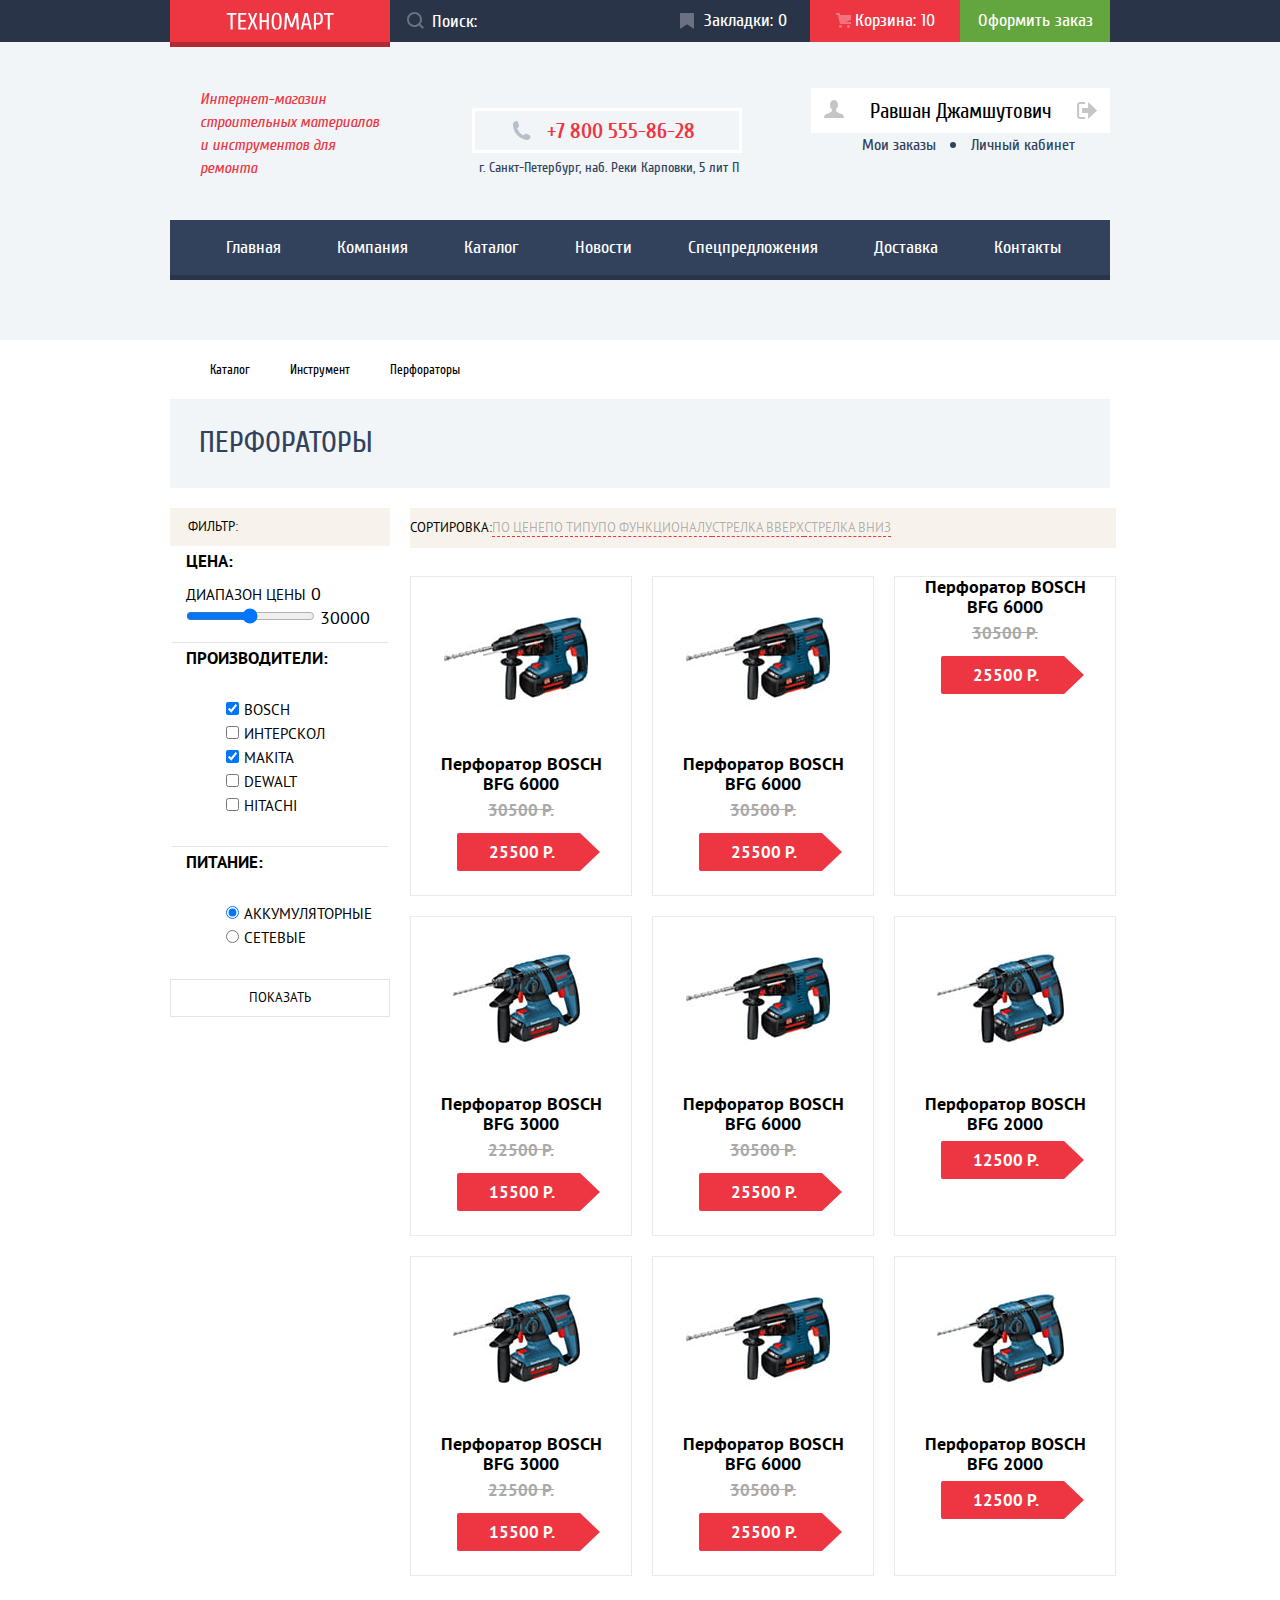
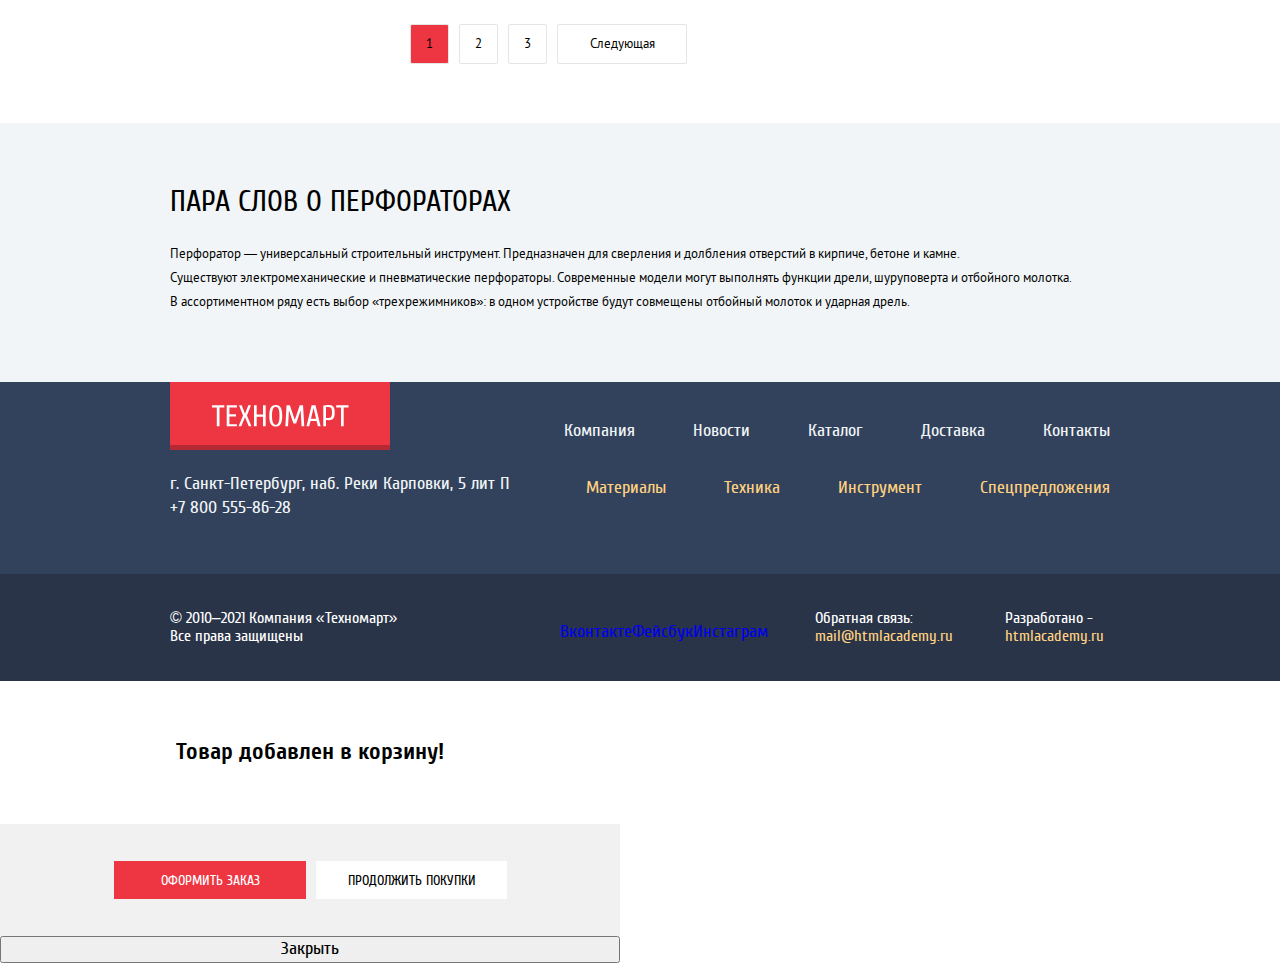
==== commit c80f1f83: "Закончил с index.html кроме модальных окон" ====
--- a/catalog.html
+++ b/catalog.html
@@ -211,12 +211,8 @@
               <li class="perforators-item">
                 <h3>Перфоратор BOSCH<br/>BFG 6000</h3>
                 <div class="buy-perforator">
-                  <button class="perforators-item-button-buy" type="button">
-                    Купить
-                  </button>
-                  <button class="perforators-item-button-bookmark" type="button">
-                    В закладки
-                  </button>
+                  <button class="perforators-item-button-buy" type="button">Купить</button>
+                  <button class="perforators-item-button-bookmark" type="button">В закладки</button>
                 </div>
                 <p class="perforators-item-old-price">30500 Р.</p>
                 <p class="perforators-item-new-price">25500 Р.</p>
--- a/css/style.css
+++ b/css/style.css
@@ -74,14 +74,15 @@
   --special-light-green: #5fbb2d;
   --special-grey: #f3f7f9;
   --special-light-grey: #c5c5c5;
-  --special-dark-blue: #212a3a;
   --special-red: #ba2732;
   --special-dark-blue: #161d29;
   --special-white: rgba(255, 255, 255, 0.5);
   --special-opacity-white: rgba(255, 255, 255, 0.3);
   --special-opacity-light-grey: rgba(197, 197, 197, 0.3);
   --special-opacity-black: rgba(0, 0, 0, 0.3);
+  --special-hover-black: rgba(0, 0, 0, 0.15);
   --special-beige: #e5e5e5;
+  --special-dark-green: #367315;
   --main-active-nav: #1d2739;
   --logo-shadow: rgba(0, 0, 0, 0.24);
   --login-grey: #3d546f;
@@ -745,8 +746,6 @@
 .popular-products-item,
 .perforators-item {
   position: relative;
-  /* display: grid;
-  grid-template-rows: 178px 43px min-content 38px; */
   display: flex;
   flex-direction: column;
   justify-content: flex-start;
@@ -754,23 +753,34 @@
   width: 218px;
   height: 316px;
   border: 1px solid var(--basic-border-grey);
-  /* padding-right: 5px; */
 }
 
 .popular-products-item:hover {
-  box-shadow: 0px 4px 20px rgba(0, 0, 0, 0.15);
+  box-shadow: 0px 4px 20px var(--special-hover-black);
 }
 
 .popular-products-item:hover img{
   display: none;
 }
 
-.popular-products-item:hover.buy-perforator {
-  display: flex;
-  flex-direction: row;
-  justify-content: flex-start;
+.buy-perforator {
+  display: none;
+}
+
+.buy-perforator button {
+  width: 135px;
+  height: 38px;
+}
+
+.popular-products-item:hover .buy-perforator {
+  display: flex;
+  flex-direction: column;
+  justify-content: center;
   align-items: center;
-
+  width: 184px;
+  height: 164px;
+  order: -1;
+  margin-bottom: 15px;
 }
 
 .popular-products-item h3,
@@ -844,7 +854,7 @@
 
 .button-popular-companies {
   padding: 11px 38px 9px 39px;
-  margin: 25px 14px 26px;
+  margin: 25px 0 26px;
 }
 
 .popular-companies-list {
@@ -861,25 +871,22 @@
   display: flex;
   justify-content: center;
   align-items: center;
-  width: 220px;
-  height: 145px;
-  outline: 1px solid var(--basic-border-grey);
-  outline-offset: -1px;
+  width: 218px;
+  height: 143px;
+  border: 1px solid var(--basic-border-grey);
 }
 
 .popular-companies-item-link:hover {
-  filter: drop-shadow(0px 4px 20px rgba(0, 0, 0, 0.15));
+  box-shadow: 0px 4px 20px var(--special-hover-black);
 }
 
 .popular-companies-item-link:active {
   opacity: 0.5;
-  filter: drop-shadow(0px 4px 20px rgba(0, 0, 0, 0.15));
+  box-shadow: 0px 4px 20px var(--special-hover-black);
 }
 
 .popular-companies-item-link img {
-  /* width: 100%;
-  height: 100%; */
-  object-fit: contain;
+  object-fit: scale-down;
 }
 
 /* Services */
@@ -887,6 +894,7 @@
 .services {
   background-color: var(--basic-background);
   margin-bottom: 70px;
+  height: 522px;
 }
 
 .services-header {
@@ -916,18 +924,28 @@
 }
 
 .services-list {
+  position: relative;
   list-style: none;
   margin: 0;
   padding: 0;
 }
 
+.services-list::after {
+  content: url("../img/Object.png");
+  position: absolute;
+  top: -50px;
+  left: 226px;
+}
+
 .services-item {
+  box-sizing: border-box;
   width: 240px;
   height: 61px;
   font-size: 21px;
   line-height: 30px;
   font-weight: 700;
   background-color: var(--basic-blue);
+  box-shadow: 0px 1px 0px #293449, inset 0px 1px 0px #405069;
 }
 
 .services-item a {
@@ -948,15 +966,62 @@
   color: var(--basic-blue);
 }
 
+.services-delivery,
+.services-guarantee,
+.services-credit {
+  display: none;
+}
+
+.current-service {
+  display: block;
+}
+
+.services-delivery,
+.services-guarantee,
+.services-credit{
+  position: relative;
+}
+
+.services-delivery::after {
+  content: url("../img/delivery.png");
+  position: absolute;
+  top: 20px;
+  left: 150px;
+}
+
+.services-guarantee::after {
+  content: url("../img/guarantee.png");
+  position: absolute;
+  top: -5px;
+  left: 240px;
+}
+
+.services-credit::after {
+  content: url("../img/credit.png");
+  position: absolute;
+  top: -3px;
+  left: 165px;
+}
+
 .services-delivery-header,
 .services-guarantee-header,
 .services-credit-header {
   color: var(--basic-blue);
-  padding: 0 0 30px;
+  padding: 0 0 25px;
+}
+
+.services-desc-credit {
+  margin-bottom: 26px;
 }
 
 .button-service-credit {
-  padding: 10px 9px 10px 8px;
+  display: flex;
+  width: 195px;
+  height: 38px;
+  justify-content: center;
+  align-items: center;
+  border-radius: 3px;
+  /* margin-bottom: 43px; */
 }
 
 /* about-contacts-grid */
@@ -965,7 +1030,7 @@
   display: grid;
   grid-template-columns: 460px 300px;
   column-gap: 180px;
-  margin-bottom: 70px;
+  margin-bottom: 69px;
 }
 
 /* about-us */
@@ -987,25 +1052,47 @@
   line-height: 24px;
   font-weight: 400;
   color: var(--basic-black);
-  padding: 0;
 }
 
 .about-us-desc {
-  display: block;
-  margin: 0 0 35px;
+  margin: 0 0 25px;
+  padding: 0;
 }
 
 .about-us-partners-text {
   margin: 0;
+  padding: 0;
 }
 
 .about-us-partners-list {
-  margin: 0 0 20px;
-  padding: 0;
+  list-style: none;
+  margin: 0 0 8px;
+  padding: 0;
+}
+
+.about-us-partners-item {
+  position: relative;
+  padding-left: 37px;
+  padding-bottom: 12px;
+  padding-top: 1px;
+}
+
+.about-us-partners-item::before {
+  content: "";
+  position: absolute;
+  width: 25px;
+  height: 2px;
+  background-color: var(--basic-red);
+  top: 13px;
+  left: 0;
 }
 
 .button-about-us {
-  padding: 11px 40px 9px;
+  display: flex;
+  width: 220px;
+  height: 38px;
+  justify-content: center;
+  align-items: center;
 }
 
 /* contacts */
@@ -1034,12 +1121,13 @@
 .contacts-map {
   display: block;
   padding: 0;
-  margin: 0 0 25px;
+  margin: 0 0 18px;
 }
 
 .button-contacts {
   width: 300px;
   padding: 11px 0 9px;
+  cursor: pointer;
 }
 
 /* footer */
@@ -1063,6 +1151,7 @@
   width: 220px;
   height: 68px;
   background-color: var(--basic-red);
+  box-shadow: inset 0 -5px 0 0 var(--logo-shadow);
 }
 
 .footer-nav-logo-link:hover {
@@ -1078,7 +1167,7 @@
   align-items: flex-end;
   list-style: none;
   margin: 0 0 0 auto;
-  padding: 0;
+  padding: 0 0 7px;
 }
 
 .footer-nav-item:not(:last-child),
@@ -1106,7 +1195,7 @@
   display: flex;
   list-style: none;
   margin: 0 0 0 auto;
-  padding: 0;
+  padding: 7px 0 0 0;
 }
 
 .contacts-and-features-link {
@@ -1150,8 +1239,12 @@
   width: 135px;
   display: flex;
   list-style: none;
-  margin: 0;
-  padding: 0;
+  margin: 10px 0 0 0;
+  padding: 0;
+}
+
+.social-item:hover path:first-child {
+  fill: var(--basic-red);
 }
 
 .feedback {
@@ -1482,18 +1575,29 @@
   height: 318px;
 }
 
-.buy-perforator {
-  display: none;
-}
-
 .perforators-item-button-buy {
+  position: relative;
   font: inherit;
   font-size: 14px;
   line-height: 18px;
   color: var(--basic-white);
   background-color: var(--basic-green);
   border: none;
+  border-radius: 2px;
   text-transform: uppercase;
+  margin-bottom: 10px;
+  padding: 0 0 2px 10px;
+  box-shadow: inset 0 -3px 0 0 var(--special-dark-green);
+}
+
+.perforators-item-button-buy::before {
+  content: url("../img/icon-cart.svg");
+  position: absolute;
+  width: 15px;
+  height: 15px;
+  opacity: 0.3;
+  top: 9px;
+  left: 28px;
 }
 
 .perforators-item-button-buy:hover {
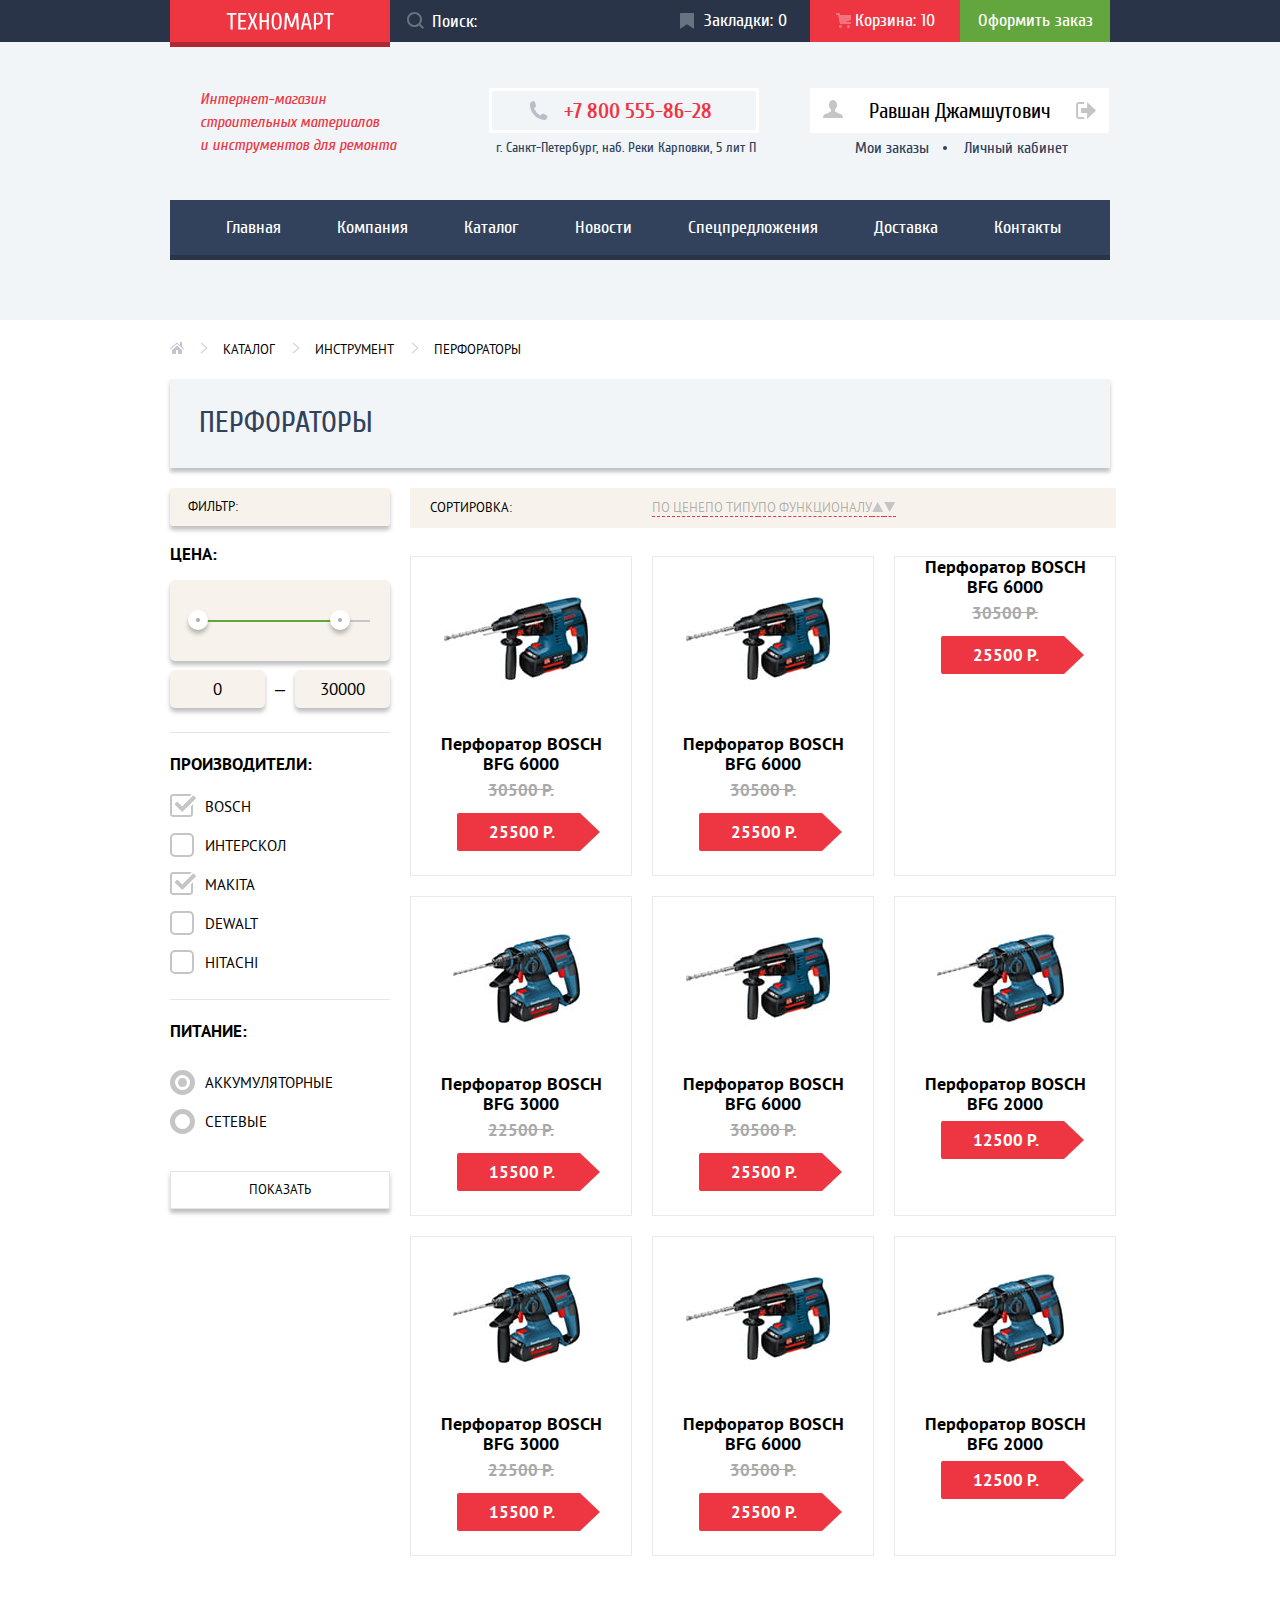
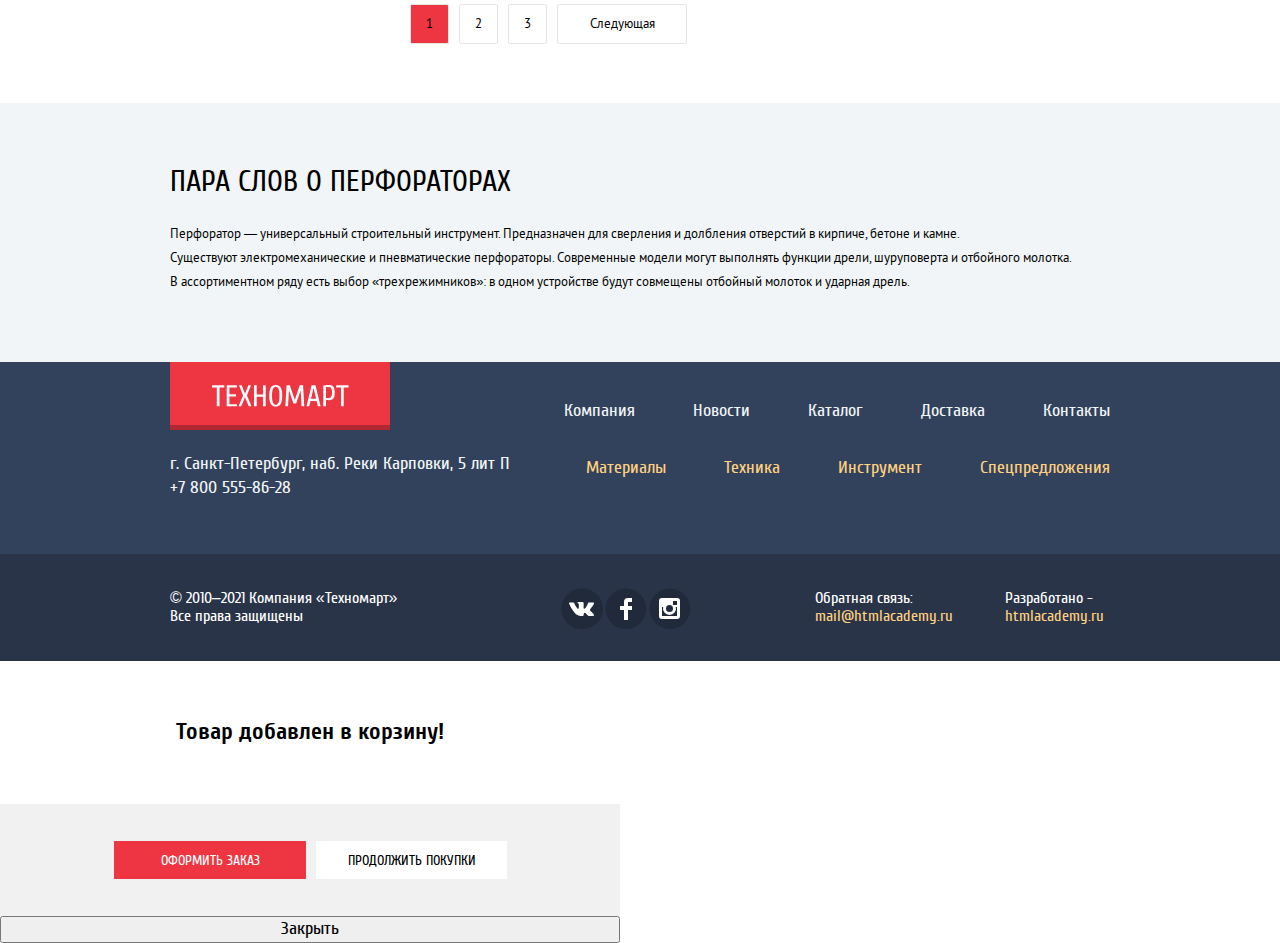
==== commit f2055f7b: "Сделал немного для catalog" ====
--- a/catalog.html
+++ b/catalog.html
@@ -32,41 +32,39 @@
         </div>
       </div>
 
-      <div class="header-middle-bar">
-        <div class="main-header-middle">
-          <p class="main-desc">
-            <em>
-              Интернет-магазин<br/>
-              строительных материалов<br/>
-              и инструментов для ремонта
-            </em>
+      <div class="main-header-middle">
+        <p class="main-desc">
+          <em>
+            Интернет-магазин<br/>
+            строительных материалов<br/>
+            и инструментов для ремонта
+          </em>
+        </p>
+        <div class="header-contact-info header-contact-info-catalog">
+          <a class="main-phone" href="tel:+78005558628">+7 800 555-86-28</a>
+          <p class="main-address">
+            г. Санкт-Петербург, наб. Реки Карповки, 5 лит П
           </p>
-          <div class="header-contact-info">
-            <a class="main-phone" href="tel:+78005558628">+7 800 555-86-28</a>
-            <p class="main-address">
-              г. Санкт-Петербург, наб. Реки Карповки, 5 лит П
-            </p>
+        </div>
+
+        <div class="header-login-user">
+          <div class="logged-user">
+            <a href="#" class="profile-user">
+              <svg class="user-icon" width="20" height="18" fill="none" xmlns="http://www.w3.org/2000/svg">
+                <path d="M17.88 14.17c-2.14-.74-4.25-1.67-5.2-2.4-.66-.5-.78-1.61-.52-2.4a5.49 5.49 0 001.86-4.29C14.02 2.28 12.22 0 10 0 7.78 0 5.98 2.28 5.98 5.08c0 1.8.75 3.38 1.86 4.28.26.8.14 1.92-.51 2.42-.95.72-3.07 1.65-5.21 2.39C-.03 14.9 0 18 0 18h20s.02-3.1-2.12-3.83z" fill="#C5C5C5"/>
+              </svg>
+              Равшан Джамшутович
+            </a>
+            <a href="#" class="logged-user-link">
+              <svg class="logout-icon" width="20" height="17" fill="none" xmlns="http://www.w3.org/2000/svg">
+                <path d="M20 8.5L11.12 0v6h-6v5h6v6L20 8.5z" fill="#C5C5C5"/>
+                <path d="M2.1 13.95V3.05c.02-.38.18-1.06 1.02-1.06h5.02V0H3.12C.94 0 .12 1.81.09 3.03v10.94C.1 15.2.94 17 3.12 17h5.02v-1.99H3.12c-.84 0-1-.68-1.01-1.06z" fill="#C5C5C5"/>
+              </svg>
+            </a>
           </div>
-
-          <div class="header-login-user">
-            <div class="logged-user">
-              <a href="#" class="profile-user">
-                <svg class="user-icon" width="20" height="18" fill="none" xmlns="http://www.w3.org/2000/svg">
-                  <path d="M17.88 14.17c-2.14-.74-4.25-1.67-5.2-2.4-.66-.5-.78-1.61-.52-2.4a5.49 5.49 0 001.86-4.29C14.02 2.28 12.22 0 10 0 7.78 0 5.98 2.28 5.98 5.08c0 1.8.75 3.38 1.86 4.28.26.8.14 1.92-.51 2.42-.95.72-3.07 1.65-5.21 2.39C-.03 14.9 0 18 0 18h20s.02-3.1-2.12-3.83z" fill="#C5C5C5"/>
-                </svg>
-                Равшан Джамшутович
-              </a>
-              <a href="#" class="logged-user-link">
-                <svg class="logout-icon" width="20" height="17" fill="none" xmlns="http://www.w3.org/2000/svg">
-                  <path d="M20 8.5L11.12 0v6h-6v5h6v6L20 8.5z" fill="#C5C5C5"/>
-                  <path d="M2.1 13.95V3.05c.02-.38.18-1.06 1.02-1.06h5.02V0H3.12C.94 0 .12 1.81.09 3.03v10.94C.1 15.2.94 17 3.12 17h5.02v-1.99H3.12c-.84 0-1-.68-1.01-1.06z" fill="#C5C5C5"/>
-                </svg>
-              </a>
-            </div>
-            <div class="account-info">
-              <a href="#">Мои заказы</a>
-              <a href="#">Личный кабинет</a>
-            </div>
+          <div class="account-info">
+            <a href="#">Мои заказы</a>
+            <a href="#">Личный кабинет</a>
           </div>
         </div>
       </div>
@@ -102,17 +100,17 @@
       <div class="header-and-breadcrumbs container">
         <h1 class="container-header-catalog">Перфораторы</h1>
 
-        <ul class="breadcrumbs">
-          <li>
-            <a href="index.html"></a>
-          </li>
-          <li>
-            <a href="catalog.html">Каталог</a>
-          </li>
-          <li>
-            <a href="catalog.html">Инструмент</a>
-          </li>
-          <li>Перфораторы</li>
+        <ul class="breadcrumbs-list">
+          <li class="breadcrumbs-item">
+            <a class="breadcrumbs-item-link home-icon" href="index.html" aria-label="Главная"></a>
+          </li>
+          <li class="breadcrumbs-item">
+            <a class="breadcrumbs-item-link" href="catalog.html">Каталог</a>
+          </li>
+          <li class="breadcrumbs-item">
+            <a class="breadcrumbs-item-link" href="catalog.html">Инструмент</a>
+          </li>
+          <li class="breadcrumbs-item">Перфораторы</li>
         </ul>
       </div>
 
@@ -120,47 +118,59 @@
         <section class="filters">
           <h2 class="filters-header">Фильтр:</h2>
           <form class="filter" action="https://echo.htmlacademy.ru" method="GET">
-            <fieldset>
+            <fieldset class="filter-range-price">
               <legend>Цена:</legend>
-              <label for="range-field">Диапазон цены</label>
-              0
-              <input class="filter-option filter-range" id="range-field" type="range" min="0" max="30000"/>
-              30000
+              <div class="range-filter">
+                <div class="range-controls">
+                  <div class="scale">
+                    <div class="bar" style="width: 80%"></div>
+                  </div>
+                  <div class="toggle toggle-min" tabindex="0" style="left: 18px"></div>
+                  <div class="toggle toggle-max" tabindex="0" style="left: 160px"></div>
+                </div>
+                <div class="price-controls">
+                  <label for="min-price-id" class="visually-hidden">от</label>
+                  <input type="text" name="min-price" id="min-price-id" value="0">
+                  <span class="dash">&ndash;</span>
+                  <label for="max-price-id" class="visually-hidden">до</label>
+                  <input type="text" name="max-price" id="max-price-id" value="30000">
+                </div>
+              </div>
             </fieldset>
-            <fieldset>
-              <legend>Производители:</legend>
-              <ul>
-                <li>
-                  <input class="filter-option filter-checkbox" id="bosch-checkbox" type="checkbox" name="bosch" checked/>
+            <fieldset class="filter-producer">
+              <legend class="filter-producer-header">Производители:</legend>
+              <ul class="filter-producer-list">
+                <li class="filter-option filter-checkbox">
+                  <input class="visually-hidden filter-input-checkbox" id="bosch-checkbox" type="checkbox" name="bosch" checked/>
                   <label for="bosch-checkbox">Bosch</label>
                 </li>
-                <li>
-                  <input class="filter-option filter-checkbox" id="interskol-checkbox" type="checkbox" name="interskol"/>
+                <li class="filter-option filter-checkbox">
+                  <input class="visually-hidden filter-input-checkbox" id="interskol-checkbox" type="checkbox" name="interskol"/>
                   <label for="interskol-checkbox">Интерскол</label>
                 </li>
-                <li>
-                  <input class="filter-option filter-checkbox" id="makita-checkbox" type="checkbox" name="makita" checked/>
+                <li class="filter-option filter-checkbox">
+                  <input class="visually-hidden filter-input-checkbox" id="makita-checkbox" type="checkbox" name="makita" checked/>
                   <label for="makita-checkbox">Makita</label>
                 </li>
-                <li>
-                  <input class="filter-option filter-checkbox" id="dewalt-checkbox" type="checkbox" name="dewalt"/>
+                <li class="filter-option filter-checkbox">
+                  <input class="visually-hidden filter-input-checkbox" id="dewalt-checkbox" type="checkbox" name="dewalt"/>
                   <label for="dewalt-checkbox">Dewalt</label>
                 </li>
-                <li>
-                  <input class="filter-option filter-checkbox" id="hitachi-checkbox" type="checkbox" name="hitachi"/>
+                <li class="filter-option filter-checkbox">
+                  <input class="visually-hidden filter-input-checkbox" id="hitachi-checkbox" type="checkbox" name="hitachi"/>
                   <label for="hitachi-checkbox">Hitachi</label>
                 </li>
               </ul>
             </fieldset>
             <fieldset>
-              <legend>Питание:</legend>
-              <ul>
-                <li>
-                  <input class="filter-option filter-radio" id="acum-radio" type="radio" name="acum" checked/>
+              <legend class="filter-producer-header filter-power-header">Питание:</legend>
+              <ul class="filter-power-list">
+                <li class="filter-option">
+                  <input class="visually-hidden filter-input-radio" id="acum-radio" type="radio" name="filter-power" value="acum-power" checked/>
                   <label for="acum-radio">Аккумуляторные</label>
                 </li>
-                <li>
-                  <input class="filter-option filter-radio" id="net-radio" type="radio" name="net"/>
+                <li class="filter-option">
+                  <input class="visually-hidden filter-input-radio" id="net-radio" type="radio" name="filter-power" value="net-power"/>
                   <label for="net-radio">Сетевые</label>
                 </li>
               </ul>
@@ -172,21 +182,29 @@
         <div class="sorting-and-perforators">
           <section class="sorting">
             <h2 class="sorting-header">Сортировка:</h2>
-            <ul>
-              <li>
-                <a href="#">По цене</a>
-              </li>
-              <li>
-                <a href="#">По типу</a>
-              </li>
-              <li>
-                <a href="#">По функционалу</a>
-              </li>
-              <li>
-                <a href="#">Стрелка вверх</a>
-              </li>
-              <li>
-                <a href="#">Стрелка вниз</a>
+            <ul class="sorting-list">
+              <li class="sorting-item">
+                <a href="#" class="sorting-item-link">По цене</a>
+              </li>
+              <li class="sorting-item">
+                <a href="#" class="sorting-item-link">По типу</a>
+              </li>
+              <li class="sorting-item">
+                <a href="#" class="sorting-item-link">По функционалу</a>
+              </li>
+              <li class="sorting-item">
+                <a href="#" aria-label="Стрелка вверх" class="sorting-item-link">
+                  <svg width="12" height="10" viewBox="0 0 12 10" fill="none" xmlns="http://www.w3.org/2000/svg">
+                    <path d="M5.66241 0L11.1624 10L0.162415 10" fill="#C5C5C5"/>
+                  </svg>
+                </a>
+              </li>
+              <li class="sorting-item">
+                <a href="#" aria-label="Стрелка вниз" class="sorting-item-link">
+                  <svg width="12" height="10" viewBox="0 0 12 10" fill="none" xmlns="http://www.w3.org/2000/svg">
+                    <path d="M5.66241 10L0.162415 0H11.1624" fill="#C5C5C5"/>
+                  </svg>
+                </a>
               </li>
             </ul>
           </section>
@@ -301,7 +319,7 @@
             <a class="footer-nav-item-link" href="#">Новости</a>
           </li>
           <li class="footer-nav-item">
-            <a class="footer-nav-item-link" href="catalog.html">Каталог</a>
+            <a class="footer-nav-item-link">Каталог</a>
           </li>
           <li class="footer-nav-item">
             <a class="footer-nav-item-link" href="#">Доставка</a>
@@ -313,9 +331,7 @@
       </section>
 
       <section class="contacts-and-features container">
-        <h2 class="contacts-and-features-header visually-hidden">
-          Контакты и преимущества
-        </h2>
+        <h2 class="contacts-and-features-header visually-hidden">Контакты и преимущества</h2>
         <p class="contacts-and-features-address">
           г. Санкт-Петербург, наб. Реки Карповки, 5 лит П<br/>
           <a class="contacts-and-features-address-link" href="tel:+78005558628">
@@ -352,13 +368,28 @@
             <h2 class="social-header visually-hidden">Давайте дружить!</h2>
             <ul class="social-list">
               <li class="social-item">
-                <a class="social-item-link" href="#">Вконтакте</a>
+                <a href="#" class="social-item-link" aria-label="Вконтакте">
+                  <svg aria-hidden="true" focusable="false" width="44" height="44" fill="none" xmlns="http://www.w3.org/2000/svg">
+                    <path fill-rule="evenodd" clip-rule="evenodd" d="M22.16 1.48c11.5 0 20.8 9.1 20.8 20.34 0 11.23-9.3 20.33-20.8 20.33-11.49 0-20.8-9.1-20.8-20.33 0-11.23 9.31-20.34 20.8-20.34z" fill="#212A3A"/>
+                    <path d="M24.54 25.73c.92-.3 2.1 1.91 3.35 2.75.95.64 1.67.5 1.67.5l3.34-.04s1.75-.1.92-1.46c-.07-.11-.48-1-2.49-2.83-2.1-1.92-1.8-1.6.72-4.92 1.53-2.02 2.15-3.25 1.96-3.78-.19-.5-1.32-.37-1.32-.37l-3.77.03c-.36 0-.67.1-.82.48 0 0-.6 1.56-1.39 2.89-1.67 2.8-2.34 2.95-2.62 2.77-.64-.4-.48-1.63-.48-2.5 0-2.71.42-3.84-.81-4.14-.41-.1-.71-.16-1.76-.17-1.34-.02-2.48 0-3.12.31-.43.21-.76.67-.56.7.25.03.8.14 1.11.54.39.52.37 1.68.37 1.68s.22 3.2-.52 3.6c-.5.27-1.2-.29-2.7-2.83-.76-1.3-1.34-2.74-1.34-2.74s-.1-.27-.3-.41c-.25-.18-.59-.23-.59-.23l-3.57.02s-.54.01-.74.24c-.17.2-.01.63-.01.63s2.8 6.45 5.97 9.7c2.9 2.98 6.21 2.79 6.21 2.79h1.5s.45-.05.68-.3c.22-.22.21-.64.21-.64s-.03-1.98.9-2.27z" fill="#fff"/>
+                  </svg>
+                </a>
               </li>
               <li class="social-item">
-                <a class="social-item-link" href="#">Фейсбук</a>
+                <a class="social-item-link" href="#" aria-label="Фейсбук">
+                  <svg aria-hidden="true" focusable="false" width="44" height="44" fill="none" xmlns="http://www.w3.org/2000/svg">
+                    <path fill-rule="evenodd" clip-rule="evenodd" d="M21.9 1.5a20.3 20.3 0 110 40.6 20.3 20.3 0 010-40.6z" fill="#212A3A"/>
+                    <path d="M28 15v-4h-4a4 4 0 00-4 4v4h-4v4h4v10h4V23h4v-4h-4v-4h4z" fill="#fff"/>
+                  </svg>
+                </a>
               </li>
               <li class="social-item">
-                <a class="social-item-link" href="#">Инстаграм</a>
+                <a class="social-item-link" href="#" aria-label="Инстаграм">
+                  <svg aria-hidden="true" focusable="false" width="44" height="44" fill="none" xmlns="http://www.w3.org/2000/svg">
+                    <path fill-rule="evenodd" clip-rule="evenodd" d="M21.9 1.48a20.33 20.33 0 110 40.67 20.33 20.33 0 010-40.67z" fill="#212A3A"/>
+                    <path fill-rule="evenodd" clip-rule="evenodd" d="M14 11h15a3 3 0 013 3v15a3 3 0 01-3 3H14a3 3 0 01-3-3V14a3 3 0 013-3zm11 10.5a3.5 3.5 0 10-7 0 3.5 3.5 0 007 0zM14 29v-9h1.18a6.5 6.5 0 1012.64 0H29v9H14zm11-11h4v-4h-4v4z" fill="#fff"/>
+                  </svg>
+                </a>
               </li>
             </ul>
           </section>
--- a/css/style.css
+++ b/css/style.css
@@ -84,8 +84,10 @@
   --special-beige: #e5e5e5;
   --special-dark-green: #367315;
   --main-active-nav: #1d2739;
-  --logo-shadow: rgba(0, 0, 0, 0.24);
+  --basic-shadow: rgba(0, 0, 0, 0.25);
   --login-grey: #3d546f;
+  --modal-grey: #f4f4f4;
+  --toggle-grey: #ababab;
 }
 
 /* html */
@@ -169,7 +171,7 @@
   width: 220px;
   height: 47px;
   background-color: var(--basic-red);
-  box-shadow: inset 0 -5px 0 0 var(--logo-shadow);
+  box-shadow: inset 0 -5px 0 0 var(--basic-shadow);
 }
 
 .main-header-logo-link img {
@@ -583,7 +585,7 @@
   position: absolute;
   width: 620px;
   height: 104px;
-  background-color: rgba(0, 0, 0, 0.25);
+  background-color: var(--basic-shadow);
   top: 0;
   z-index: -1;
 }
@@ -961,7 +963,9 @@
 }
 
 .services-item:active,
-.services-item a:active {
+.services-item a:active,
+.service-item-checked,
+.service-item-checked a {
   background-color: var(--basic-white);
   color: var(--basic-blue);
 }
@@ -1151,16 +1155,12 @@
   width: 220px;
   height: 68px;
   background-color: var(--basic-red);
-  box-shadow: inset 0 -5px 0 0 var(--logo-shadow);
-}
-
-.footer-nav-logo-link:hover {
-  cursor: pointer;
-}
-
-.footer-nav-logo-link:active {
+  box-shadow: inset 0 -5px 0 0 var(--basic-shadow);
+}
+
+/* .footer-nav-logo-link:active {
   background-color: var(--special-red);
-}
+} */
 
 .footer-nav-list {
   display: flex;
@@ -1277,32 +1277,62 @@
 
 /* modal write-us */
 
-.modal-container {
+.modal {
+  position: fixed;
+  background-color: var(--basic-white);
+  top: 0;
+  right: 0;
+  bottom: 0;
+  left: 0;
+  margin: auto;
+  border-top: 7px solid var(--basic-red);
+  box-shadow: 0 20px 40px 0 rgba(0, 0, 0, 0.75);
+}
+
+.modal-write-us {
+  display: none;
   width: 460px;
-  margin: 0 auto;
-}
-
-.write-us {
+  height: 348px;
+  padding: 40px 80px 37px;
+  top: auto;
+  bottom: 352px;
+}
+
+.modal-write-us::before {
+  content: "";
+  position: absolute;
+  background-color: var(--modal-grey);
   width: 620px;
-  height: 430px;
+  height: 112px;
+  top: auto;
+  left: 0;
+  bottom: 0;
+  z-index: -1;
 }
 
 .write-us-form {
-  display: grid;
-  grid-template-columns: 1fr 1fr;
-  column-gap: 20px;
-}
-
-.write-us-textarea {
-  grid-column: 1 / 3;
+  display: flex;
+  flex-wrap: wrap;
+  justify-content: space-between;
+}
+
+.write-us-item {
+  width: 220px;
+  margin-bottom: 13px;
 }
 
 .write-us-field-input {
-  width: 218px;
   border: 2px solid var(--special-light-grey);
   border-radius: 2px;
-  padding: 0;
+  padding: 7px 0 7px 12px;
   margin: 0;
+  width: 100%;
+  box-sizing: border-box;
+}
+
+.write-us-field-label {
+  display: inline-block;
+  margin-bottom: 11px;
 }
 
 .write-us-field-input::placeholder {
@@ -1312,14 +1342,59 @@
   color: var(--basic-grey);
 }
 
+.write-us-textarea,
+.button-write-us {
+  width: 100%;
+}
+
+.button-write-us {
+  padding-top: 11px;
+  padding-bottom: 9px;
+}
+
 .textarea {
-  width: 460px;
   resize: none;
 }
 
-.button-write-us {
-  grid-column: 1 / 3;
-  padding: 11px 0 9px;
+.submit-write-us {
+  width: 100%;
+  background-color: var(--modal-grey);
+  padding: 0;
+  margin-top: 65px;
+}
+
+.button-close {
+  position: absolute;
+  cursor: pointer;
+  top: 14px;
+  left: 589px;
+  width: 21px;
+  height: 21px;
+  background-color: transparent;
+  border: none;
+  background-image: url("../img/icon-close.svg");
+  background-repeat: no-repeat;
+}
+
+.modal-big-map {
+  display: none;
+  width: 943px;
+  height: 442px;
+  bottom: 333px;
+  top: auto;
+  object-fit: cover;
+  z-index: 1;
+  box-shadow: inset ;
+}
+
+.big-map-img {
+  width: 943px;
+  height: 442px;
+  border-bottom: none;
+}
+
+.map-close {
+  left: 910px;
 }
 
 /* catalog */
@@ -1331,6 +1406,10 @@
 
 .greater-zero {
   background-color: var(--basic-red);
+}
+
+.header-contact-info-catalog {
+  margin-right: 51px;
 }
 
 .header-login-user {
@@ -1380,7 +1459,8 @@
 
 .account-info {
   justify-self: center;
-  margin-left: 15px;
+  margin-left: 4px;
+  margin-top: 3px;
 }
 
 .account-info a {
@@ -1397,10 +1477,10 @@
 .account-info a:first-child::after {
   position: absolute;
   content: "";
-  width: 6px;
-  height: 6px;
-  right: -20px;
-  top: 6px;
+  width: 4px;
+  height: 4px;
+  right: -18px;
+  top: 7px;
   background-color: var(--basic-blue);
   border-radius: 50%;
 }
@@ -1428,27 +1508,48 @@
   text-transform: uppercase;
   margin: 0 0 20px;
   padding: 29px 0px 30px 29px;
+  box-shadow: 0 4px 4px 0 var(--basic-shadow);
 }
 
 /* breadcrumbs */
 
-.breadcrumbs {
+.breadcrumbs-list {
+  position: relative;
   display: flex;
   list-style: none;
   margin: 0 0 20px;
-  padding: 0;
+  padding: 0 0 0 15px;
   order: -1;
 }
 
-.breadcrumbs li {
-  margin-right: 40px;
-}
-
-.breadcrumbs li,
-.breadcrumbs a {
+.breadcrumbs-item {
+  margin-right: 15px;
+}
+
+.breadcrumbs-item,
+.breadcrumbs-item-link {
+  font-family: "PT Sans", "Arial", sans-serif;
+  font-weight: 400;
   font-size: 13px;
   line-height: 18px;
   color: #000000;
+  text-transform: uppercase;
+}
+
+.breadcrumbs-item:not(:last-child):after {
+  content: url("../img/icon-right-small.svg");
+  width: 8px;
+  height: 12px;
+  margin-left: 15px;
+}
+
+.home-icon::before {
+  content: url("../img/icon-home.svg");
+  position: absolute;
+  width: 14px;
+  height: 12px;
+  top: 0;
+  left: 0;
 }
 
 /* filter-sorting-perforators */
@@ -1474,12 +1575,16 @@
   font-size: 13px;
   line-height: 18px;
   background-color: var(--basic-beige);
-  margin: 0;
+  margin: 0 0 13px 0;
   padding: 10px 18px;
+  box-shadow: 0 4px 4px 0 var(--basic-shadow);
+  border-radius: 3px;
 }
 
 .filter fieldset {
   border: none;
+  padding: 0;
+  margin: 0;
 }
 
 .filter fieldset:not(:last-of-type) {
@@ -1509,6 +1614,140 @@
   text-transform: uppercase;
   background-color: var(--basic-white);
   border: 1px solid var(--special-beige);
+  box-shadow: 0 4px 4px 0 var(--basic-shadow);
+  cursor: pointer;
+}
+
+.range-filter {
+  width: 220px;
+  margin-top: 11px;
+}
+
+.range-controls {
+  position: relative;
+  height: 41px;
+  background-color: var(--basic-beige);
+  border-radius: 5px;
+  box-shadow: 0 4px 4px 0 var(--basic-shadow);
+  margin-bottom: 9px;
+  padding: 39.5px 20px 0 20px;
+}
+
+.range-controls .scale {
+  height: 2px;
+  background-color: var(--special-light-grey);
+}
+
+.range-controls .bar {
+  width: 80%;
+  height: 2px;
+  background-color: var(--basic-green);
+}
+
+.range-controls .toggle {
+  position: absolute;
+  top: 30px;
+  width: 4px;
+  height: 4px;
+  padding: 0;
+  border: 8px solid var(--basic-white);
+  background-color: var(--toggle-grey);
+  border-radius: 50%;
+  box-shadow: 0 4px 4px 0 var(--basic-shadow);
+  cursor: pointer;
+}
+
+.range-controls .toggle-min {
+  left: 18px;
+}
+
+.range-controls .toggle-max {
+  left: 160px;
+}
+
+.price-controls {
+  display: flex;
+  justify-content: space-between;
+  align-items: center;
+  margin-bottom: 24px;
+}
+
+.price-controls input {
+  font-family: inherit;
+  font-weight: 400;
+  font-size: 17px;
+  line-height: 18px;
+  width: 95px;
+  padding: 10px 0;
+  text-align: center;
+  background-color: var(--basic-beige);
+  border: none;
+  border-radius: 5px;
+  box-shadow: 0 4px 4px 0 var(--basic-shadow);
+}
+
+.filter-producer-header {
+  padding-top: 16px;
+  margin-bottom: 15px;
+}
+
+.filter-producer-list {
+  margin: 0;
+  padding: 0 0 10px 0;
+}
+
+.filter-power-list {
+  margin: 0 0 38px 0;
+  padding: 0;
+}
+
+.filter-power-header {
+  padding-bottom: 9px;
+}
+
+.filter-option {
+  margin-bottom: 15px;
+  margin-left: 35px;
+}
+
+.filter-option label {
+  position: relative;
+}
+
+.filter-input-checkbox + label::before {
+  content: "";
+  position: absolute;
+  width: 20px;
+  height: 20px;
+  border: 2px solid var(--special-light-grey);
+  border-radius: 5px;
+  left: -35px;
+}
+
+.filter-input-checkbox:checked + label::before {
+  content: url("../img/checkbox-on.svg");
+  border: none;
+}
+
+.filter-input-radio + label::before {
+  content: "";
+  position: absolute;
+  width: 15px;
+  height: 15px;
+  border: 5px solid var(--special-light-grey);
+  border-radius: 50%;
+  left: -35px;
+}
+
+.filter-input-radio:checked + label::after {
+  content: "";
+  position: absolute;
+  width: 9px;
+  height: 9px;
+  background-color: var(--special-light-grey);
+  border-radius: 50%;
+  left: -27px;
+  top: 5px;
 }
 
 /* sorting */
@@ -1523,14 +1762,17 @@
   text-transform: uppercase;
   background-color: var(--basic-beige);
   margin-bottom: 28px;
+  padding: 0 14px 0 20px;
 }
 
 .sorting-header {
   font: inherit;
+  margin-right: 140px;
 }
 
 .sorting ul {
   display: flex;
+  justify-content: flex-end;
   list-style: none;
   margin: 0;
   padding: 0;
@@ -1547,9 +1789,13 @@
   border-bottom: 1px solid var(--basic-red);
 }
 
-.sorting a:active {
+.sorting a:active{
   color: var(--basic-red);
   border: none;
+}
+
+.sorting a:active svg path{
+  fill: var(--basic-red);
 }
 
 /* sorting-and-perforators */
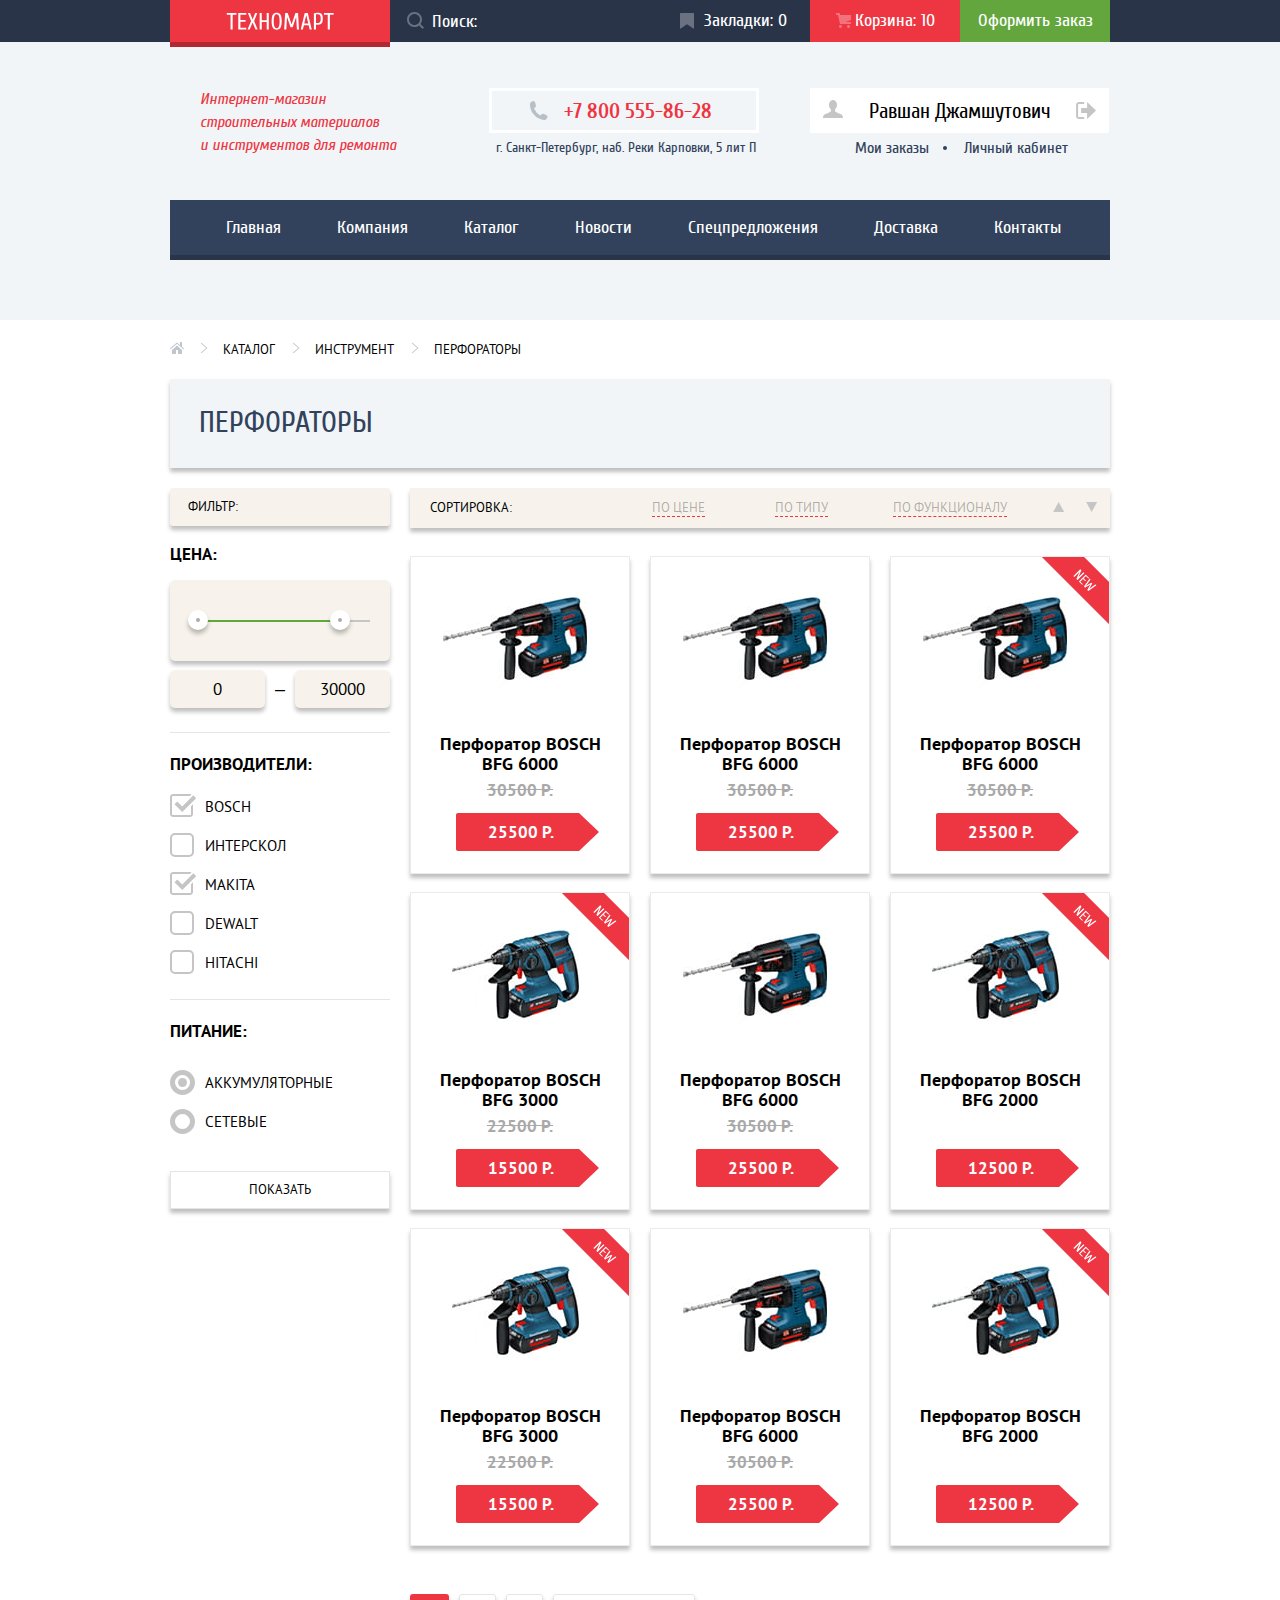
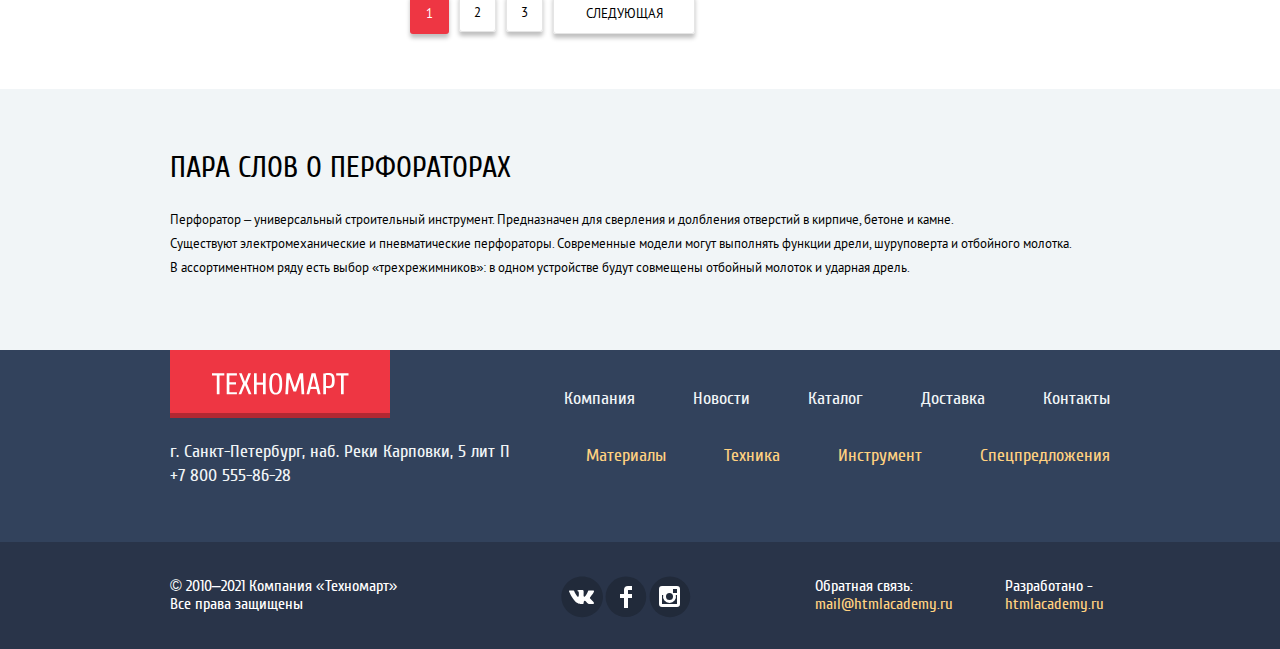
==== commit 1dbcb2a0: "Доделал catalog.html" ====
--- a/catalog.html
+++ b/catalog.html
@@ -193,14 +193,14 @@
                 <a href="#" class="sorting-item-link">По функционалу</a>
               </li>
               <li class="sorting-item">
-                <a href="#" aria-label="Стрелка вверх" class="sorting-item-link">
+                <a href="#" aria-label="Стрелка вверх" class="sorting-item-link arrow-icon">
                   <svg width="12" height="10" viewBox="0 0 12 10" fill="none" xmlns="http://www.w3.org/2000/svg">
                     <path d="M5.66241 0L11.1624 10L0.162415 10" fill="#C5C5C5"/>
                   </svg>
                 </a>
               </li>
               <li class="sorting-item">
-                <a href="#" aria-label="Стрелка вниз" class="sorting-item-link">
+                <a href="#" aria-label="Стрелка вниз" class="sorting-item-link  arrow-icon">
                   <svg width="12" height="10" viewBox="0 0 12 10" fill="none" xmlns="http://www.w3.org/2000/svg">
                     <path d="M5.66241 10L0.162415 0H11.1624" fill="#C5C5C5"/>
                   </svg>
@@ -216,18 +216,47 @@
             <ul class="perforators-list">
               <li class="perforators-item">
                 <h3>Перфоратор BOSCH<br/>BFG 6000</h3>
-                <img src="img/BOSCH-BFG-6000.jpg" width="144" height="128" alt="Перфоратор BOSCH BFG 6000 с длинным сверлом работающий от аккумуляторной батареи"/>
+                <img src="img/BOSCH-BFG-6000.jpg" width="184" height="164" alt="Перфоратор BOSCH BFG 6000 с длинным сверлом работающий от аккумуляторной батареи"/>
+                <div class="buy-perforator">
+                  <button class="perforators-item-button-buy" type="button">Купить </button>
+                  <button class="perforators-item-button-bookmark" type="button">В закладки</button>
+                </div>
                 <p class="perforators-item-old-price">30500 Р.</p>
                 <p class="perforators-item-new-price">25500 Р.</p>
               </li>
               <li class="perforators-item">
                 <h3>Перфоратор BOSCH<br/>BFG 6000</h3>
-                <img src="img/BOSCH-BFG-6000.jpg"  width="144" height="128" alt="Перфоратор BOSCH BFG 6000 с длинным сверлом работающий от аккумуляторной батареи"/>
+                <img src="img/BOSCH-BFG-6000.jpg"  width="184" height="164" alt="Перфоратор BOSCH BFG 6000 с длинным сверлом работающий от аккумуляторной батареи"/>
+                <div class="buy-perforator">
+                  <button class="perforators-item-button-buy" type="button">Купить </button>
+                  <button class="perforators-item-button-bookmark" type="button">В закладки</button>
+                </div>
                 <p class="perforators-item-old-price">30500 Р.</p>
                 <p class="perforators-item-new-price">25500 Р.</p>
               </li>
+              <li class="perforators-item icon-new">
+                <h3>Перфоратор BOSCH<br/>BFG 6000</h3>
+                <img src="img/BOSCH-BFG-6000.jpg"  width="184" height="164" alt="Перфоратор BOSCH BFG 6000 с длинным сверлом работающий от аккумуляторной батареи"/>
+                <div class="buy-perforator">
+                  <button class="perforators-item-button-buy" type="button">Купить</button>
+                  <button class="perforators-item-button-bookmark" type="button">В закладки</button>
+                </div>
+                <p class="perforators-item-old-price">30500 Р.</p>
+                <p class="perforators-item-new-price">25500 Р.</p>
+              </li>
+              <li class="perforators-item icon-new">
+                <h3>Перфоратор BOSCH<br/>BFG 3000</h3>
+                <img src="img/BOSCH-BFG-3000.jpg" width="184" height="164" alt="Перфоратор BOSCH BFG 3000 со средним сверлом работающий от аккумуляторной батареи"/>
+                <div class="buy-perforator">
+                  <button class="perforators-item-button-buy" type="button">Купить</button>
+                  <button class="perforators-item-button-bookmark" type="button">В закладки</button>
+                </div>
+                <p class="perforators-item-old-price">22500 Р.</p>
+                <p class="perforators-item-new-price">15500 Р.</p>
+              </li>
               <li class="perforators-item">
                 <h3>Перфоратор BOSCH<br/>BFG 6000</h3>
+                <img src="img/BOSCH-BFG-6000.jpg" width="184" height="164" alt="Перфоратор BOSCH BFG 6000 с длинным сверлом работающий от аккумуляторной батареи"/>
                 <div class="buy-perforator">
                   <button class="perforators-item-button-buy" type="button">Купить</button>
                   <button class="perforators-item-button-bookmark" type="button">В закладки</button>
@@ -235,38 +264,44 @@
                 <p class="perforators-item-old-price">30500 Р.</p>
                 <p class="perforators-item-new-price">25500 Р.</p>
               </li>
-              <li class="perforators-item">
+              <li class="perforators-item icon-new">
+                <h3>Перфоратор BOSCH<br/>BFG 2000</h3>
+                <img src="img/BOSCH-BFG-2000.jpg" width="184" height="164" alt="Перфоратор BOSCH BFG 2000 с маленьким сверлом работающий от аккумуляторной батареи"/>
+                <div class="buy-perforator">
+                  <button class="perforators-item-button-buy" type="button">Купить</button>
+                  <button class="perforators-item-button-bookmark" type="button">В закладки</button>
+                </div>
+                <p class="perforators-item-old-price cart-hidden">00000</p>
+                <p class="perforators-item-new-price">12500 Р.</p>
+              </li>
+              <li class="perforators-item icon-new">
                 <h3>Перфоратор BOSCH<br/>BFG 3000</h3>
-                <img src="img/BOSCH-BFG-3000.jpg" width="127" height="112" alt="Перфоратор BOSCH BFG 3000 со средним сверлом работающий от аккумуляторной батареи"/>
+                <img src="img/BOSCH-BFG-3000.jpg" width="184" height="164" alt="Перфоратор BOSCH BFG 3000 со средним сверлом работающий от аккумуляторной батареи"/>
+                <div class="buy-perforator">
+                  <button class="perforators-item-button-buy" type="button">Купить</button>
+                  <button class="perforators-item-button-bookmark" type="button">В закладки</button>
+                </div>
                 <p class="perforators-item-old-price">22500 Р.</p>
                 <p class="perforators-item-new-price">15500 Р.</p>
               </li>
               <li class="perforators-item">
                 <h3>Перфоратор BOSCH<br/>BFG 6000</h3>
                 <img src="img/BOSCH-BFG-6000.jpg" width="144" height="128" alt="Перфоратор BOSCH BFG 6000 с длинным сверлом работающий от аккумуляторной батареи"/>
+                <div class="buy-perforator">
+                  <button class="perforators-item-button-buy" type="button">Купить</button>
+                  <button class="perforators-item-button-bookmark" type="button">В закладки</button>
+                </div>
                 <p class="perforators-item-old-price">30500 Р.</p>
                 <p class="perforators-item-new-price">25500 Р.</p>
               </li>
-              <li class="perforators-item">
+              <li class="perforators-item icon-new">
                 <h3>Перфоратор BOSCH<br/>BFG 2000</h3>
                 <img src="img/BOSCH-BFG-2000.jpg" width="127" height="112" alt="Перфоратор BOSCH BFG 2000 с маленьким сверлом работающий от аккумуляторной батареи"/>
-                <p class="perforators-item-new-price">12500 Р.</p>
-              </li>
-              <li class="perforators-item">
-                <h3>Перфоратор BOSCH<br/>BFG 3000</h3>
-                <img src="img/BOSCH-BFG-3000.jpg" width="127" height="112" alt="Перфоратор BOSCH BFG 3000 со средним сверлом работающий от аккумуляторной батареи"/>
-                <p class="perforators-item-old-price">22500 Р.</p>
-                <p class="perforators-item-new-price">15500 Р.</p>
-              </li>
-              <li class="perforators-item">
-                <h3>Перфоратор BOSCH<br/>BFG 6000</h3>
-                <img src="img/BOSCH-BFG-6000.jpg" width="144" height="128" alt="Перфоратор BOSCH BFG 6000 с длинным сверлом работающий от аккумуляторной батареи"/>
-                <p class="perforators-item-old-price">30500 Р.</p>
-                <p class="perforators-item-new-price">25500 Р.</p>
-              </li>
-              <li class="perforators-item">
-                <h3>Перфоратор BOSCH<br/>BFG 2000</h3>
-                <img src="img/BOSCH-BFG-2000.jpg" width="127" height="112" alt="Перфоратор BOSCH BFG 2000 с маленьким сверлом работающий от аккумуляторной батареи"/>
+                <div class="buy-perforator">
+                  <button class="perforators-item-button-buy" type="button">Купить</button>
+                  <button class="perforators-item-button-bookmark" type="button">В закладки</button>
+                </div>
+                <p class="perforators-item-old-price cart-hidden">00000</p>
                 <p class="perforators-item-new-price">12500 Р.</p>
               </li>
             </ul>
@@ -276,13 +311,13 @@
                 <a class="pagination-current-item">1</a>
               </li>
               <li class="pagination-item">
-                <a href="#">2</a>
+                <a class="pagination-item-link" href="#">2</a>
               </li>
               <li class="pagination-item">
-                <a href="#">3</a>
+                <a class="pagination-item-link" href="#">3</a>
               </li>
               <li class="pagination-item pagination-item-next">
-                <a href="#">Следующая</a>
+                <a class="pagination-item-link" href="#">Следующая</a>
               </li>
             </ul>
           </section>
@@ -293,7 +328,7 @@
         <section class="about-perforators container">
           <h2 class="about-perforators-header">Пара слов о перфораторах</h2>
           <p class="about-perforators-text">
-            Перфоратор — универсальный строительный инструмент. Предназначен для
+            Перфоратор &ndash; универсальный строительный инструмент. Предназначен для
             сверления и долбления отверстий в кирпиче, бетоне и камне.<br/>
             Существуют электромеханические и пневматические перфораторы.
             Современные модели могут выполнять функции дрели, шуруповерта и
@@ -406,15 +441,13 @@
       </div>
     </footer>
 
-    <section class="product-in-basket">
+    <section class="modal product-in-basket">
       <h2>Товар добавлен в корзину!</h2>
       <div class="modal-catalog-button">
         <a class="button button-order-modal" href="#">Оформить заказ</a>
-        <button class="button button-continue-shop" type="button">
-          Продолжить покупки
-        </button>
-      </div>
-      <button type="button">Закрыть</button>
+        <button class="button button-continue-shop" type="button">Продолжить покупки</button>
+      </div>
+      <button class="button-close" type="button" aria-label="Закрыть"></button>
     </section>
   </body>
 </html>
--- a/css/style.css
+++ b/css/style.css
@@ -757,11 +757,13 @@
   border: 1px solid var(--basic-border-grey);
 }
 
-.popular-products-item:hover {
+.popular-products-item:hover,
+.perforators-item:hover {
   box-shadow: 0px 4px 20px var(--special-hover-black);
 }
 
-.popular-products-item:hover img{
+.popular-products-item:hover img,
+.perforators-item:hover img{
   display: none;
 }
 
@@ -774,7 +776,8 @@
   height: 38px;
 }
 
-.popular-products-item:hover .buy-perforator {
+.popular-products-item:hover .buy-perforator,
+.perforators-item:hover .buy-perforator{
   display: flex;
   flex-direction: column;
   justify-content: center;
@@ -1762,36 +1765,59 @@
   text-transform: uppercase;
   background-color: var(--basic-beige);
   margin-bottom: 28px;
-  padding: 0 14px 0 20px;
+  padding: 0;
+  width: 700px;
+  box-shadow: 0 4px 4px 0 var(--basic-shadow);
 }
 
 .sorting-header {
   font: inherit;
   margin-right: 140px;
-}
-
-.sorting ul {
-  display: flex;
-  justify-content: flex-end;
+  padding-left: 20px;
+}
+
+.sorting-list {
+  display: flex;
+  width: 100%;
   list-style: none;
   margin: 0;
   padding: 0;
   align-items: center;
 }
 
-.sorting a {
+.sorting-item:nth-child(1) {
+  margin-right: 70px;
+}
+
+.sorting-item:nth-child(2) {
+  margin-right: 65px;
+}
+
+.sorting-item:nth-child(3) {
+  margin-right: 46px;
+}
+
+.sorting-item:nth-child(4) {
+  margin-right: 21px;
+}
+
+.sorting a:not(.arrow-icon) {
   color: var(--special-opacity-black);
   border-bottom: 1px dashed var(--basic-red);
 }
 
-.sorting a:hover {
+.sorting a:hover:not(.arrow-icon) {
   color: var(--basic-black);
   border-bottom: 1px solid var(--basic-red);
 }
 
-.sorting a:active{
+.sorting a:active:not(.arrow-icon) {
   color: var(--basic-red);
   border: none;
+}
+
+.sorting a:hover svg path{
+  fill: var(--basic-black);
 }
 
 .sorting a:active svg path{
@@ -1810,15 +1836,14 @@
   display: grid;
   grid-template-columns: 1fr 1fr 1fr;
   column-gap: 20px;
-  row-gap: 20px;
+  row-gap: 18px;
   list-style: none;
   margin: 0 0 48px 0;
   padding: 0;
 }
 
 .perforators-item {
-  width: 220px;
-  height: 318px;
+  box-shadow: 0 4px 4px 0 var(--basic-shadow);
 }
 
 .perforators-item-button-buy {
@@ -1878,12 +1903,16 @@
   opacity: 50%;
 }
 
+.cart-hidden {
+  visibility: hidden;
+}
+
 /* pagination */
 
 .pagination-list {
   display: flex;
   list-style: none;
-  margin: 0 0 59px;
+  margin: 0 0 55px;
   padding: 0;
 }
 
@@ -1896,22 +1925,28 @@
   margin-right: 10px;
 }
 
-.pagination-item a {
+.pagination-item-link {
   display: block;
   color: var(--basic-black);
   border: 1px solid var(--special-beige);
-  border-radius: 2px;
-  padding: 10px 15px;
+  border-radius: 3px;
+  padding: 9px 14px;
+  box-shadow: 0 4px 4px 0 var(--basic-shadow);
 }
 
 .pagination-item-next a {
   padding: 10px 31px 10px 32px;
+  text-transform: uppercase;
 }
 
 .pagination-current-item {
+  display: block;
   border: none;
+  border-radius: 3px;
+  padding: 11px 16px;
   color: var(--basic-white);
   background-color: var(--basic-red);
+  box-shadow: 0 4px 4px 0 var(--basic-shadow);
 }
 
 .pagination-item a:hover:not(.pagination-current-item) {
@@ -1942,19 +1977,21 @@
   font-size: 13px;
   line-height: 24px;
   margin: 0;
-  padding: 0 0 68px;
+  padding: 0 0 70px;
 }
 
 /* product-in-basket */
 
 .product-in-basket {
+  display: none;
   width: 620px;
-  height: 282px;
-  display: grid;
+  height: 276px;
+  /* display: grid; */
   grid-template-rows: 1fr min-content;
 }
 
 .product-in-basket h2 {
+  position: relative;
   font-size: 24px;
   line-height: 30px;
   font-weight: 700;
@@ -1962,6 +1999,13 @@
   justify-self: center;
 }
 
+.product-in-basket h2::before {
+  content: url("../img/icon-mark.svg");
+  position: absolute;
+  top: -19px;
+  left: -95px;
+}
+
 .modal-catalog-button {
   display: flex;
   justify-content: center;
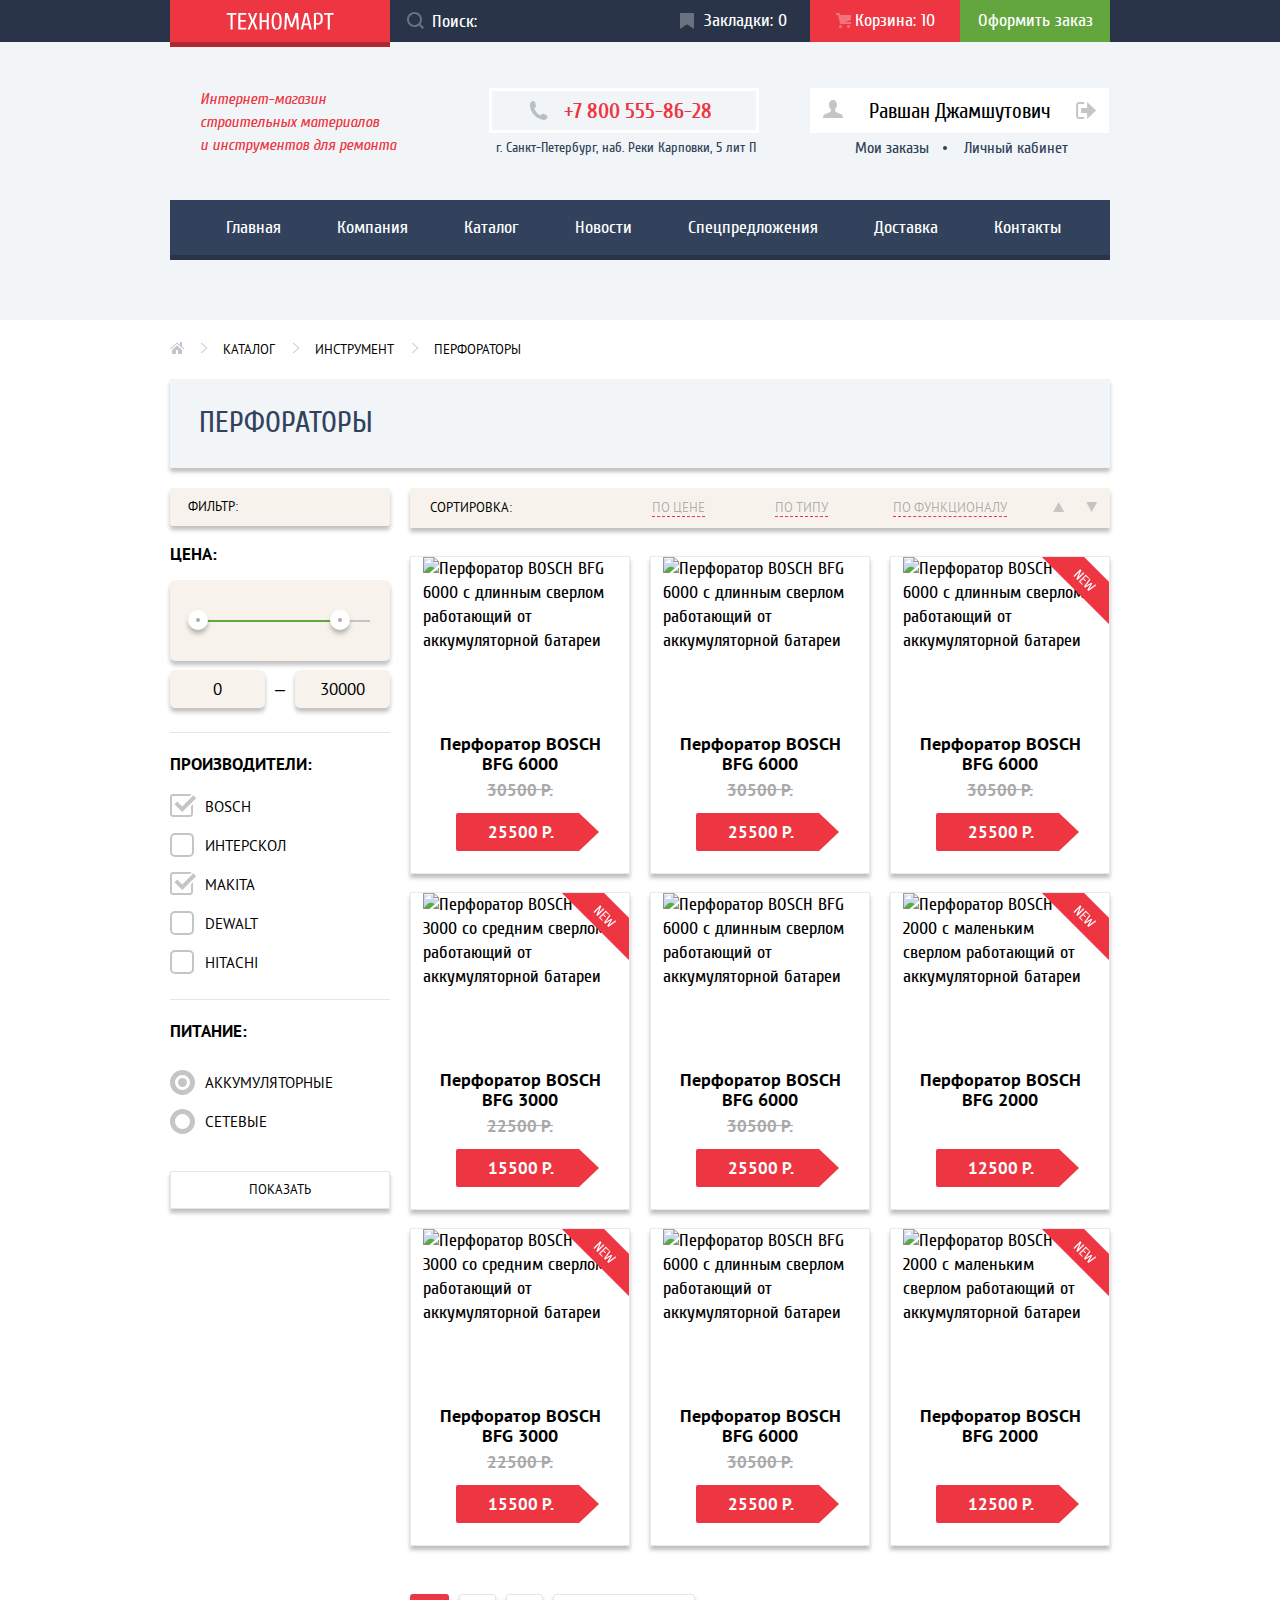
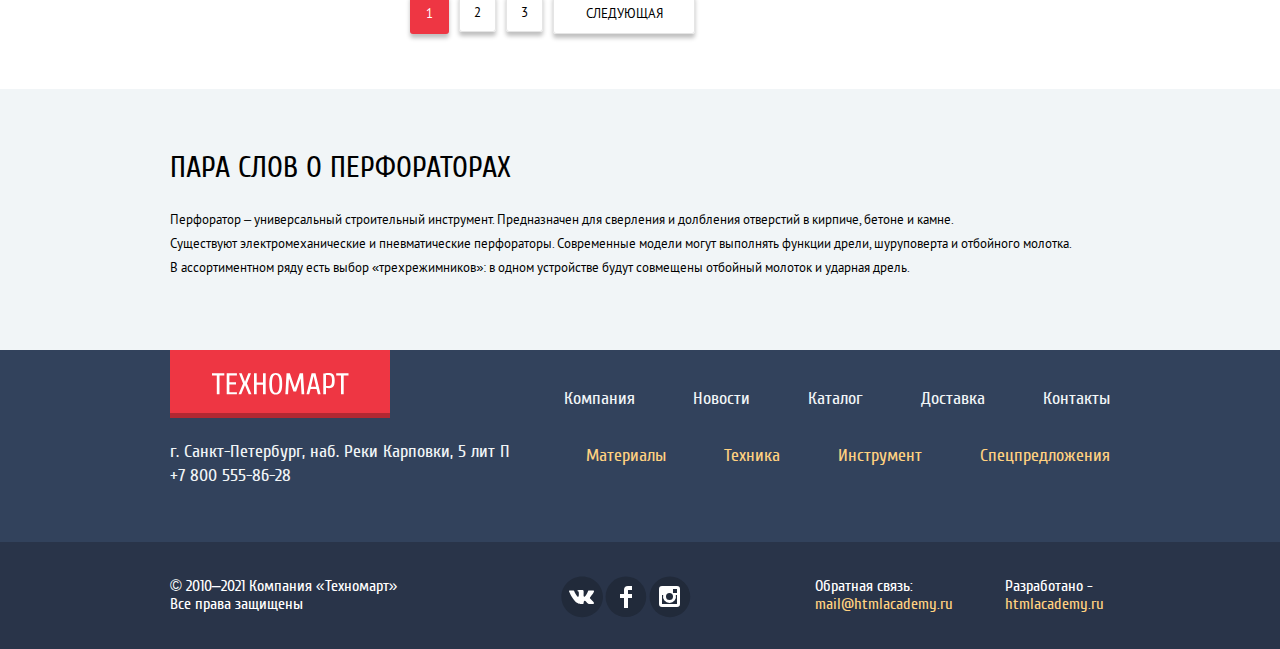
==== commit 50efd7d8: "Сделал правки после автоматической проверки кода" ====
--- a/catalog.html
+++ b/catalog.html
@@ -5,7 +5,7 @@
     <title>HTML Academy: Техномарт</title>
 
     <link rel="stylesheet" href="css/normalize.css" />
-    <link rel="stylesheet" href="css/style.css" />
+    <link rel="stylesheet" href="css/style.min.css" />
 
     <link rel="icon" href="favicon.ico" />
     <link rel="icon" href="img/favicon/icon.svg" type="image/svg+xml" />
@@ -216,7 +216,7 @@
             <ul class="perforators-list">
               <li class="perforators-item">
                 <h3>Перфоратор BOSCH<br/>BFG 6000</h3>
-                <img src="img/BOSCH-BFG-6000.jpg" width="184" height="164" alt="Перфоратор BOSCH BFG 6000 с длинным сверлом работающий от аккумуляторной батареи"/>
+                <img src="img/bosch-bfg-6000.jpg" width="184" height="164" alt="Перфоратор BOSCH BFG 6000 с длинным сверлом работающий от аккумуляторной батареи"/>
                 <div class="buy-perforator">
                   <button class="perforators-item-button-buy" type="button">Купить </button>
                   <button class="perforators-item-button-bookmark" type="button">В закладки</button>
@@ -226,7 +226,7 @@
               </li>
               <li class="perforators-item">
                 <h3>Перфоратор BOSCH<br/>BFG 6000</h3>
-                <img src="img/BOSCH-BFG-6000.jpg"  width="184" height="164" alt="Перфоратор BOSCH BFG 6000 с длинным сверлом работающий от аккумуляторной батареи"/>
+                <img src="img/bosch-bfg-6000.jpg"  width="184" height="164" alt="Перфоратор BOSCH BFG 6000 с длинным сверлом работающий от аккумуляторной батареи"/>
                 <div class="buy-perforator">
                   <button class="perforators-item-button-buy" type="button">Купить </button>
                   <button class="perforators-item-button-bookmark" type="button">В закладки</button>
@@ -236,7 +236,7 @@
               </li>
               <li class="perforators-item icon-new">
                 <h3>Перфоратор BOSCH<br/>BFG 6000</h3>
-                <img src="img/BOSCH-BFG-6000.jpg"  width="184" height="164" alt="Перфоратор BOSCH BFG 6000 с длинным сверлом работающий от аккумуляторной батареи"/>
+                <img src="img/bosch-bfg-6000.jpg"  width="184" height="164" alt="Перфоратор BOSCH BFG 6000 с длинным сверлом работающий от аккумуляторной батареи"/>
                 <div class="buy-perforator">
                   <button class="perforators-item-button-buy" type="button">Купить</button>
                   <button class="perforators-item-button-bookmark" type="button">В закладки</button>
@@ -246,7 +246,7 @@
               </li>
               <li class="perforators-item icon-new">
                 <h3>Перфоратор BOSCH<br/>BFG 3000</h3>
-                <img src="img/BOSCH-BFG-3000.jpg" width="184" height="164" alt="Перфоратор BOSCH BFG 3000 со средним сверлом работающий от аккумуляторной батареи"/>
+                <img src="img/bosch-bfg-3000.jpg" width="184" height="164" alt="Перфоратор BOSCH BFG 3000 со средним сверлом работающий от аккумуляторной батареи"/>
                 <div class="buy-perforator">
                   <button class="perforators-item-button-buy" type="button">Купить</button>
                   <button class="perforators-item-button-bookmark" type="button">В закладки</button>
@@ -256,7 +256,7 @@
               </li>
               <li class="perforators-item">
                 <h3>Перфоратор BOSCH<br/>BFG 6000</h3>
-                <img src="img/BOSCH-BFG-6000.jpg" width="184" height="164" alt="Перфоратор BOSCH BFG 6000 с длинным сверлом работающий от аккумуляторной батареи"/>
+                <img src="img/bosch-bfg-6000.jpg" width="184" height="164" alt="Перфоратор BOSCH BFG 6000 с длинным сверлом работающий от аккумуляторной батареи"/>
                 <div class="buy-perforator">
                   <button class="perforators-item-button-buy" type="button">Купить</button>
                   <button class="perforators-item-button-bookmark" type="button">В закладки</button>
@@ -266,7 +266,7 @@
               </li>
               <li class="perforators-item icon-new">
                 <h3>Перфоратор BOSCH<br/>BFG 2000</h3>
-                <img src="img/BOSCH-BFG-2000.jpg" width="184" height="164" alt="Перфоратор BOSCH BFG 2000 с маленьким сверлом работающий от аккумуляторной батареи"/>
+                <img src="img/bosch-bfg-2000.jpg" width="184" height="164" alt="Перфоратор BOSCH BFG 2000 с маленьким сверлом работающий от аккумуляторной батареи"/>
                 <div class="buy-perforator">
                   <button class="perforators-item-button-buy" type="button">Купить</button>
                   <button class="perforators-item-button-bookmark" type="button">В закладки</button>
@@ -276,7 +276,7 @@
               </li>
               <li class="perforators-item icon-new">
                 <h3>Перфоратор BOSCH<br/>BFG 3000</h3>
-                <img src="img/BOSCH-BFG-3000.jpg" width="184" height="164" alt="Перфоратор BOSCH BFG 3000 со средним сверлом работающий от аккумуляторной батареи"/>
+                <img src="img/bosch-bfg-3000.jpg" width="184" height="164" alt="Перфоратор BOSCH BFG 3000 со средним сверлом работающий от аккумуляторной батареи"/>
                 <div class="buy-perforator">
                   <button class="perforators-item-button-buy" type="button">Купить</button>
                   <button class="perforators-item-button-bookmark" type="button">В закладки</button>
@@ -286,7 +286,7 @@
               </li>
               <li class="perforators-item">
                 <h3>Перфоратор BOSCH<br/>BFG 6000</h3>
-                <img src="img/BOSCH-BFG-6000.jpg" width="144" height="128" alt="Перфоратор BOSCH BFG 6000 с длинным сверлом работающий от аккумуляторной батареи"/>
+                <img src="img/bosch-bfg-6000.jpg" width="144" height="128" alt="Перфоратор BOSCH BFG 6000 с длинным сверлом работающий от аккумуляторной батареи"/>
                 <div class="buy-perforator">
                   <button class="perforators-item-button-buy" type="button">Купить</button>
                   <button class="perforators-item-button-bookmark" type="button">В закладки</button>
@@ -296,7 +296,7 @@
               </li>
               <li class="perforators-item icon-new">
                 <h3>Перфоратор BOSCH<br/>BFG 2000</h3>
-                <img src="img/BOSCH-BFG-2000.jpg" width="127" height="112" alt="Перфоратор BOSCH BFG 2000 с маленьким сверлом работающий от аккумуляторной батареи"/>
+                <img src="img/bosch-bfg-2000.jpg" width="127" height="112" alt="Перфоратор BOSCH BFG 2000 с маленьким сверлом работающий от аккумуляторной батареи"/>
                 <div class="buy-perforator">
                   <button class="perforators-item-button-buy" type="button">Купить</button>
                   <button class="perforators-item-button-bookmark" type="button">В закладки</button>
@@ -449,5 +449,7 @@
       </div>
       <button class="button-close" type="button" aria-label="Закрыть"></button>
     </section>
+
+    <script src="js/product-in-basket.min.js"></script>
   </body>
 </html>
--- a/css/style.min.css
+++ b/css/style.min.css
@@ -0,0 +1 @@
+@font-face{font-family:"Cuprum";src:url(../fonts/cuprum.woff2) format("woff2"),url(../fonts/cuprum.woff) format("woff");font-weight:400;font-style:normal}@font-face{font-family:"Cuprum";src:url(../fonts/cuprumbold.woff2) format("woff2"),url(../fonts/cuprumbold.woff) format("woff");font-weight:700;font-style:normal}@font-face{font-family:"Cuprum";src:url(../fonts/cuprumitalic.woff2) format("woff2"),url(../fonts/cuprumitalic.woff) format("woff");font-weight:400;font-style:italic}@font-face{font-family:"Cuprum";src:url(../fonts/cuprumbolditalic.woff2) format("woff2"),url(../fonts/cuprumbolditalic.woff) format("woff");font-weight:700;font-style:italic}@font-face{font-family:"PT Sans";src:url(../fonts/ptsans.woff2) format("woff2"),url(../fonts/ptsans.woff) format("woff");font-weight:400;font-style:normal}@font-face{font-family:"PT Sans";src:url(../fonts/ptsansbold.woff2) format("woff2"),url(../fonts/ptsansbold.woff) format("woff");font-weight:700;font-style:normal}:root{--basic-red:#ee3643;--basic-green:#63a63e;--basic-white:#ffffff;--basic-black:#000000;--basic-blue:#32425c;--basic-grey:#a9a9a9;--basic-light-grey:#f9f5f0;--basic-background:#f1f5f7;--basic-gold:#ffd180;--basic-dark-blue:#293449;--basic-opacity-grey:rgba(169, 169, 169, 0.3);--basic-beige:#f7f3ec;--basic-dark-green:#518534;--basic-modal-grey:#f1f1f1;--basic-border-grey:#eaeaea;--basic-dark-red:#ca2c37;--special-yellow:#ffbf47;--special-blue:#3bbce3;--special-purple:#dc91d8;--special-green:#8ed78f;--special-light-green:#5fbb2d;--special-grey:#f3f7f9;--special-light-grey:#c5c5c5;--special-red:#ba2732;--special-dark-blue:#161d29;--special-white:rgba(255, 255, 255, 0.5);--special-opacity-white:rgba(255, 255, 255, 0.3);--special-opacity-light-grey:rgba(197, 197, 197, 0.3);--special-opacity-black:rgba(0, 0, 0, 0.3);--special-hover-black:rgba(0, 0, 0, 0.15);--special-beige:#e5e5e5;--special-dark-green:#367315;--main-active-nav:#1d2739;--basic-shadow:rgba(0, 0, 0, 0.25);--login-grey:#3d546f;--modal-grey:#f4f4f4;--toggle-grey:#ababab}.page{height:100%}body{min-width:940px;margin:0;padding:0;font-family:"Cuprum","Arial",sans-serif;font-size:18px;line-height:24px;font-weight:400;color:var(--basic-black);background-color:var(--basic-white);min-height:100%;align-content:start}a{text-decoration:none}img{max-width:100%;height:auto}.visually-hidden{position:absolute;width:1px;height:1px;margin:-1px;border:0;padding:0;white-space:nowrap;clip-path:inset(100%);clip:rect(0 0 0 0);overflow:hidden}.main-header,body{display:grid;grid-template-rows:min-content 1fr min-content}.main-header{background-color:var(--basic-background);padding-bottom:65px;margin-bottom:60px}.header-top-bar{background-color:var(--basic-dark-blue);margin-bottom:46px;height:42px}.main-header-top{display:grid;align-items:start;width:940px;margin:0 auto;grid-template-columns:min-content 1fr 150px 150px 150px}.main-header-top a,.main-header-top label{text-align:center;color:var(--basic-white)}.main-header-logo-link{position:relative;width:220px;height:47px;background-color:var(--basic-red);box-shadow:inset 0 -5px 0 0 var(--basic-shadow)}.main-header-logo-link img{position:absolute;left:56px;top:12px}a[href="index.html"].main-header-logo-link:active{background-color:var(--special-red)}.main-search{position:relative}.main-search-input{border:0;outline:0;background-color:var(--basic-dark-blue);width:100%;height:42px;padding-left:42px}.main-search-input:focus{border:0;outline:0;background-color:var(--basic-white);width:100%;height:42px}.main-search-input::placeholder{color:var(--basic-white)}.search-icon{position:absolute;right:236px;top:12px;opacity:.3;order:-1}.basket:hover::before,.bookmarks:hover::before,.main-search-input:hover+.search-icon{opacity:1}.main-search-input:focus+.search-icon path{fill:var(--basic-red);opacity:1}.basket,.bookmarks,.order-button{display:flex;justify-content:center;align-items:center;height:42px}.basket,.bookmarks{position:relative;padding:0 0 0 20px}.basket::before,.bookmarks::before{content:url(../img/icon-bookmark.svg);position:absolute;width:14px;height:16px;top:12px;left:20px;opacity:.3}.basket::before{content:url(../img/icon-cart.svg);width:15px;height:15px;top:11px;left:26px}.basket:active,.bookmarks:active{color:var(--special-white);background-color:var(--special-dark-blue)}.basket:active::before,.bookmarks:active::before{opacity:.3}.order-button{background-color:var(--basic-green)}.order-button:hover{background-color:var(--special-light-green)}.order-button:active{color:var(--special-white);background-color:var(--basic-green)}.main-header-middle{display:flex;width:940px;margin:0 auto 40px}.main-desc{color:var(--basic-red);font-size:16px;line-height:23px;font-style:italic;padding:0 93px 0 30px;margin:0}.header-contact-info{display:flex;flex-direction:column;justify-content:flex-end;margin-right:69px}.main-phone{display:flex;justify-content:center;align-items:center;font-size:21px;line-height:30px;font-weight:700;color:var(--basic-red);background-color:transparent;border:3px solid var(--basic-white);width:264px;height:39px;margin-bottom:3px}.main-phone::before{content:url(../img/icon-phone.svg);width:18px;height:19px;position:relative;left:-7px;top:-1px;padding:0 10px 4px 0}.main-address{font-size:14px;color:var(--basic-blue);padding:0 0 0 7px;margin:0}.header-login-button{position:relative;display:flex;justify-self:end}.login-link,.register-link{display:flex;justify-content:center;align-items:center;height:45px;font-size:21px;line-height:21px;color:var(--basic-black);background-color:var(--basic-white)}.login-link{position:relative;width:121px;text-align:center;margin-right:10px}.login-icon{order:-1;position:relative;left:-6px}.register-link{width:150px;text-align:center}.login-link:hover,.register-link:hover{color:var(--basic-red)}.login-link:hover .login-icon path{fill:var(--login-grey)}.login-link:active,.register-link:active{color:var(--special-light-grey)}.login-link:active .login-icon path{fill:var(--special-light-grey)}.main-nav{width:940px;background-color:var(--basic-blue);margin:0 auto;box-shadow:0 5px 0 0 var(--basic-dark-blue)}.main-nav-list{display:flex;flex-wrap:wrap;list-style:none;margin:0;padding:0 0 0 26px;min-height:55px}.main-nav-item:hover{background-color:var(--basic-dark-blue)}.main-nav-item:active{background:var(--main-active-nav)}.main-nav-item a{display:block;color:var(--basic-white);padding:16px 26px 15px 30px}.main-nav-item a:active{opacity:.5}.container{width:940px;margin:0 auto;padding:0 10px}.features-list{display:grid;list-style:none;grid-template-columns:repeat(3,1fr);grid-template-rows:repeat(3,1fr);gap:20px;margin:0 0 59px;padding:0}.features-delivery,.features-sales{grid-column:3/4}.slider-figure{grid-column:1/3;grid-row:2/4}.features-item:first-child{background-color:var(--special-yellow)}.features-item:nth-child(2){background-color:var(--special-blue)}.features-item:nth-child(3){background-color:var(--special-purple)}.features-item:nth-child(4){background-color:var(--special-green)}.features-item:nth-child(5){background-color:var(--special-yellow)}.features-item,.features-item-link{color:var(--basic-white);text-align:center}.features-item{position:relative;display:grid;grid-template-rows:1fr 1fr;grid-template-columns:160px 1fr;width:300px;height:123px}.icon-new::after{content:url(../img/catalog-new.png);position:absolute;top:0;right:0}.features-item h3{grid-column:1/2;grid-row:1/2;font-size:24px;line-height:30px;font-weight:700;margin:20px 0 13px 23px;padding:0;text-align:start}.features-item-link{grid-column:1/2;grid-row:2/3;width:135px;font-size:14px;line-height:18px;font-weight:400;background-color:var(--special-opacity-white);margin:0 0 21px 23px;padding:10px 0;text-transform:uppercase}.features-item-link:hover{background-color:var(--special-opacity-light-grey)}.features-item-link:active{background-color:var(--basic-opacity-grey)}.features-item-icon{grid-column:2/3;grid-row:1/-1}.icon-drill,.icon-paint{background-image:url(../img/icon-paint.svg);background-repeat:no-repeat;background-position:52px 30px}.icon-drill{background-image:url(../img/icon-drill.svg);background-position:35px 34px}.icon-basket,.icon-car,.icon-tractor{background-image:url(../img/icon-tractor.svg);background-repeat:no-repeat;background-position:center center}.icon-basket,.icon-car{background-image:url(../img/icon-basket.svg);background-position:35px 25px}.icon-car{background-image:url(../img/icon-car.svg);background-position:center center}.slider{position:relative;width:620px;height:266px;grid-column:1/3;grid-row:2/4;color:var(--basic-white)}.slider::before{content:"";position:absolute;width:620px;height:104px;background-color:var(--basic-shadow);top:0;z-index:-1}.slide-drill{background-image:url(../img/layer-slader-1.jpg)}.slide-perforator{background-image:url(../img/layer-slader-2.jpg)}.slider-list{list-style:none;margin:0;padding:0}.perforators-item:hover img,.popular-products-item:hover img,.slide{display:none}.current-slide{display:block}.slide-title{font-size:36px;line-height:36px;font-weight:700;margin:23px 0 5px 24px;text-transform:uppercase}.slide-text{margin:0 0 35px 24px}.button{font-size:14px;line-height:18px;text-align:center;color:var(--basic-white);vertical-align:middle;text-transform:uppercase;background-color:var(--basic-red);border:0}.button:hover{background-color:var(--basic-dark-red)}.button:active{background-color:var(--special-red)}.slider-button{display:grid;grid-template-rows:1fr 1fr;margin:0 21px 0 25px}.control-button-top{display:flex;justify-content:space-between;margin-bottom:39px}.button-open-catalog{display:flex;justify-content:center;align-items:center;width:192px;height:38px;margin-right:79px}.button-next,.button-prev{width:21px;height:39px;background-image:url(../img/slider-shape.svg);background-color:transparent;border:0;cursor:pointer}.button-next{transform:rotate(180deg)}.control-button-bottom{display:flex;align-items:baseline}.slider-dots{padding:0;width:10px;height:10px;background-color:var(--basic-white);border:0;border-radius:50%;transform:translateY(5px);cursor:pointer}.slider-dots:nth-of-type(1){margin-right:10px}.slider-dots.current{border:2px solid var(--basic-white);background-color:var(--basic-red);transform:translateY(3px)}.popular-compamies-header-items,.popular-products-header-items{display:flex;justify-content:space-between;align-items:center;background-color:var(--basic-light-grey);padding:0 14px 0 28px;margin-bottom:20px}.popular-companies-header,.popular-products-header{font:inherit;font-size:30px;line-height:30px;font-weight:400;color:var(--basic-blue);text-transform:uppercase}.button-popular-products{padding:11px 24px 9px;margin:25px 0 26px}.popular-products-list{display:grid;grid-template-columns:1fr 1fr 1fr 1fr;column-gap:20px;list-style:none;margin:0 0 70px;padding:0}.perforators-item,.popular-products-item{position:relative;display:flex;flex-direction:column;justify-content:flex-start;align-items:center;width:218px;height:316px;border:1px solid var(--basic-border-grey)}.perforators-item:hover,.popular-companies-item-link:active,.popular-companies-item-link:hover,.popular-products-item:hover{box-shadow:0 4px 20px var(--special-hover-black)}.buy-perforator{display:none}.buy-perforator button{width:135px;height:38px}.perforators-item:hover .buy-perforator,.popular-products-item:hover .buy-perforator{display:flex;flex-direction:column;justify-content:center;align-items:center;width:184px;height:164px;order:-1;margin-bottom:15px}.perforators-item h3,.popular-products-item h3{display:flex;flex-direction:column;text-align:center;font-family:"PT Sans","Arial",sans-serif;font-size:18px;line-height:20px;font-weight:700;margin:0 0 7px;padding:0}.perforators-item img,.popular-products-item-img{width:184px;height:164px;order:-1;object-fit:scale-down;margin-bottom:13px;padding-right:10px}.perforators-item p,.popular-products-item p{font-family:"PT Sans","Arial",sans-serif;font-size:17px;line-height:18px;font-weight:700}.perforators-item-old-price,.popular-products-item-old-price{text-decoration:line-through;color:var(--basic-grey);justify-self:center;align-self:center;margin:0 0 14px;padding:0}.perforators-item-new-price,.popular-products-item-new-price{display:flex;justify-content:center;align-items:center;justify-self:center;position:relative;color:var(--basic-white);background-color:var(--basic-red);border-top-left-radius:2px;border-bottom-left-radius:2px;margin:0 5px 0 0;padding:10px 25px 10px 32px}.perforators-item-new-price::after,.popular-products-item-new-price::after{content:"";position:absolute;width:0;height:0;border-top:19px solid transparent;border-bottom:19px solid transparent;border-left:20px solid var(--basic-red);right:-20px}.button-popular-companies{padding:11px 38px 9px 39px;margin:25px 0 26px}.popular-companies-list{display:grid;grid-template-columns:1fr 1fr 1fr 1fr;column-gap:20px;row-gap:20px;list-style:none;margin:0 0 70px;padding:0}.popular-companies-item-link{display:flex;justify-content:center;align-items:center;width:218px;height:143px;border:1px solid var(--basic-border-grey)}.popular-companies-item-link:active{opacity:.5}.popular-companies-item-link img{object-fit:scale-down}.services{background-color:var(--basic-background);margin-bottom:70px;height:522px}.services-desc,.services-header{font-weight:400;color:var(--basic-black)}.services-header{font:inherit;font-size:30px;line-height:30px;text-transform:uppercase;margin:0;padding:64px 0 25px}.services-desc{font-family:"PT Sans","Arial",sans-serif;font-size:13px;line-height:24px;margin:0 0 70px}.services-grid{display:grid;grid-template-columns:240px 1fr;column-gap:80px}.services-list{position:relative;list-style:none;margin:0;padding:0}.services-list::after{content:url(../img/object.png);position:absolute;top:-50px;left:226px}.services-item{box-sizing:border-box;width:240px;height:61px;font-size:21px;line-height:30px;font-weight:700;background-color:var(--basic-blue);box-shadow:0 1px 0 #293449,inset 0 1px 0 #405069}.services-item a{display:block;height:100%;color:var(--basic-white);padding-left:22px;padding-top:13.5px}.services-item:hover{background-color:var(--basic-dark-blue)}.service-item-checked,.service-item-checked a,.services-item a:active,.services-item:active{background-color:var(--basic-white);color:var(--basic-blue)}.services-credit,.services-delivery,.services-guarantee{display:none}.current-service{display:block}.services-credit,.services-delivery,.services-guarantee{position:relative}.services-delivery::after{content:url(../img/delivery.png);position:absolute;top:20px;left:150px}.services-guarantee::after{content:url(../img/guarantee.png);position:absolute;top:-5px;left:240px}.services-credit::after{content:url(../img/credit.png);position:absolute;top:-3px;left:165px}.services-credit-header,.services-delivery-header,.services-guarantee-header{color:var(--basic-blue);padding:0 0 25px}.services-desc-credit{margin-bottom:26px}.button-service-credit{display:flex;width:195px;height:38px;justify-content:center;align-items:center;border-radius:3px}.about-contacts-grid{display:grid;grid-template-columns:460px 300px;column-gap:180px;margin-bottom:69px}.about-us p,.about-us-header{font-weight:400;color:var(--basic-black)}.about-us-header{font:inherit;font-size:30px;line-height:30px;text-transform:uppercase;padding:0;margin:0 0 24px}.about-us p{font-family:"PT Sans","Arial",sans-serif;font-size:13px;line-height:24px}.about-us-desc{margin:0 0 25px;padding:0}.about-us-partners-text{margin:0;padding:0}.about-us-partners-list{list-style:none;margin:0 0 8px;padding:0}.about-us-partners-item{position:relative;padding-left:37px;padding-bottom:12px;padding-top:1px}.about-us-partners-item::before{content:"";position:absolute;width:25px;height:2px;background-color:var(--basic-red);top:13px;left:0}.button-about-us{display:flex;width:220px;height:38px;justify-content:center;align-items:center}.contacts p,.contacts-header{font-weight:400;color:var(--basic-black);padding:0}.contacts-header{font:inherit;font-size:30px;line-height:30px;text-transform:uppercase;margin:0 0 24px}.contacts p{font-family:"PT Sans","Arial",sans-serif;font-size:13px;line-height:24px;margin:0 0 32px}.contacts-map{display:block;padding:0;margin:0 0 18px}.button-contacts{width:300px;padding:11px 0 9px;cursor:pointer}.main-footer{background-color:var(--basic-blue)}.bottom-footer{background-color:var(--basic-dark-blue)}.footer-nav{display:flex}.footer-nav-logo-link{display:flex;justify-content:center;align-items:center;width:220px;height:68px;background-color:var(--basic-red);box-shadow:inset 0 -5px 0 0 var(--basic-shadow)}.footer-nav-list{display:flex;align-items:flex-end;list-style:none;margin:0 0 0 auto;padding:0 0 7px}.contacts-and-features-item:not(:last-child),.footer-nav-item:not(:last-child){margin-right:58px}.contacts-and-features{display:flex;align-items:center;margin-bottom:54px}.contacts-and-features-address,.contacts-and-features-address-link,.footer-nav-item-link{color:var(--basic-background)}.contacts-and-features-address{margin:22px 0 0}.contacts-and-features-list{display:flex;list-style:none;margin:0 0 0 auto;padding:7px 0 0}.contacts-and-features-link,.develop a,.feedback a{color:var(--basic-gold)}.contacts-and-features-link:hover,.develop a:hover,.feedback a:hover,.footer-nav-item-link:hover{text-decoration:underline}.contacts-and-features-link:active,.footer-nav-item-link:active{opacity:.5;text-decoration:none}.bottom-footer-grid{display:grid;height:107px;grid-template-columns:1fr 1fr 1fr 1fr;align-items:center}.copyright{margin-right:160px}.copyright-text{width:230px;font-size:16px;line-height:18px;color:var(--basic-white)}.social{margin-right:120px}.social-list{width:135px;display:flex;list-style:none;margin:10px 0 0;padding:0}.social-item:hover path:first-child{fill:var(--basic-red)}.feedback{width:140px;margin-right:50px}.develop,.feedback{font-size:16px;line-height:18px;color:var(--basic-white)}.develop a:active,.feedback a:active{color:var(--basic-red);text-decoration:none}.modal{position:fixed;display:none;background-color:var(--basic-white);top:0;right:0;bottom:0;left:0;margin:auto;border-top:7px solid var(--basic-red);box-shadow:0 20px 40px 0 rgba(0,0,0,.75)}.modal-show{display:block}.modal-write-us{width:460px;height:348px;padding:40px 80px 37px;top:auto;bottom:352px}.modal-write-us::before{content:"";position:absolute;background-color:var(--modal-grey);width:620px;height:112px;top:auto;left:0;bottom:0;z-index:-1}.write-us-form{display:flex;flex-wrap:wrap;justify-content:space-between}.write-us-item{width:220px;margin-bottom:13px}.write-us-field-input{border:2px solid var(--special-light-grey);border-radius:2px;padding:7px 0 7px 12px;margin:0;width:100%;box-sizing:border-box}.write-us-field-label{display:inline-block;margin-bottom:11px;vertical-align:top}.write-us-field-input::placeholder{font-family:"PT Sans","Arial",sans-serif;font-size:13px;line-height:24px;color:var(--basic-grey)}.button-write-us,.write-us-textarea{width:100%}.button-write-us{padding-top:11px;padding-bottom:9px}.textarea{resize:none}.submit-write-us{width:100%;background-color:var(--modal-grey);padding:0;margin-top:65px}.button-close{position:absolute;cursor:pointer;top:14px;left:589px;width:21px;height:21px;background-color:transparent;border:0;background-image:url(../img/icon-close.svg);background-repeat:no-repeat}.modal-big-map{width:943px;height:442px;bottom:333px;top:auto;object-fit:cover;z-index:1;box-shadow:inset}.big-map-img{width:943px;height:442px;border-bottom:none}.map-close{left:910px}.catalog-margin{margin-bottom:21px}.greater-zero{background-color:var(--basic-red)}.header-contact-info-catalog{margin-right:51px}.header-login-user{display:grid;grid-template-rows:min-content min-content}.logged-user{display:flex;justify-content:space-around;align-items:center;justify-self:end;width:299px;height:45px;background-color:var(--basic-white)}.profile-user{font-size:21px;line-height:21px;color:var(--basic-black);text-align:center}.logged-user-link:hover .logout-icon path,.profile-user:hover .user-icon path{fill:var(--login-grey)}.logged-user-link:active .logout-icon path,.profile-user:active .user-icon path{fill:var(--special-light-grey)}.profile-user:active{color:var(--special-light-grey)}.user-icon{margin-right:21px}.logged-user-link{display:flex;align-items:end}.account-info{justify-self:center;margin-left:4px;margin-top:3px}.account-info a{position:relative;font-size:16px;line-height:18px;color:var(--basic-blue)}.account-info a:not(:last-child){margin-right:30px}.account-info a:first-child::after{position:absolute;content:"";width:4px;height:4px;right:-18px;top:7px;background-color:var(--basic-blue);border-radius:50%}.account-info a:hover{color:var(--basic-red)}.account-info a:active{color:var(--special-light-grey)}.header-and-breadcrumbs{display:grid;grid-template-rows:min-content min-content}.container-header-catalog{font:inherit;font-size:30px;line-height:30px;color:var(--basic-blue);background-color:var(--basic-background);text-transform:uppercase;margin:0 0 20px;padding:29px 0 30px 29px;box-shadow:0 4px 4px 0 var(--basic-shadow)}.breadcrumbs-list{position:relative;display:flex;list-style:none;margin:0 0 20px;padding:0 0 0 15px;order:-1}.breadcrumbs-item{margin-right:15px}.breadcrumbs-item,.breadcrumbs-item-link{font-family:"PT Sans","Arial",sans-serif;font-weight:400;font-size:13px;line-height:18px;color:#000;text-transform:uppercase}.breadcrumbs-item:not(:last-child):after{content:url(../img/icon-right-small.svg);width:8px;height:12px;margin-left:15px}.home-icon::before{content:url(../img/icon-home.svg);position:absolute;width:14px;height:12px;top:0;left:0}.filter-sorting-perforators{display:grid;grid-template-columns:220px 1fr;column-gap:20px}.filters{font-family:"PT Sans","Arial",sans-serif;font-weight:400;color:var(--basic-black);text-transform:uppercase;grid-column:1/2}.filters-header{font:inherit;font-size:13px;line-height:18px;background-color:var(--basic-beige);margin:0 0 13px;padding:10px 18px;box-shadow:0 4px 4px 0 var(--basic-shadow);border-radius:3px}.filter fieldset{border:0;padding:0;margin:0}.filter fieldset:not(:last-of-type){border-bottom:1px solid var(--special-beige)}.filter ul{list-style:none}.filter legend{font-size:17px;line-height:30px;font-weight:700}.filter label{font-size:15px;line-height:19px}.filter-button{width:220px;height:38px;font-size:13px;line-height:18px;text-transform:uppercase;background-color:var(--basic-white);border:1px solid var(--special-beige);box-shadow:0 4px 4px 0 var(--basic-shadow);cursor:pointer}.range-filter{width:220px;margin-top:11px}.price-controls input,.range-controls{background-color:var(--basic-beige);border-radius:5px;box-shadow:0 4px 4px 0 var(--basic-shadow)}.range-controls{position:relative;height:41px;margin-bottom:9px;padding:39.5px 20px 0}.range-controls .scale{height:2px;background-color:var(--special-light-grey)}.range-controls .bar{width:80%;height:2px;background-color:var(--basic-green)}.range-controls .toggle{position:absolute;top:30px;width:4px;height:4px;padding:0;border:8px solid var(--basic-white);background-color:var(--toggle-grey);border-radius:50%;box-shadow:0 4px 4px 0 var(--basic-shadow);cursor:pointer}.range-controls .toggle-min{left:18px}.range-controls .toggle-max{left:160px}.price-controls{display:flex;justify-content:space-between;align-items:center;margin-bottom:24px}.price-controls input{font-family:inherit;font-weight:400;font-size:17px;line-height:18px;width:95px;padding:10px 0;text-align:center;border:0}.filter-producer-header{padding-top:16px;margin-bottom:15px}.filter-producer-list{margin:0;padding:0 0 10px}.filter-power-list{margin:0 0 38px;padding:0}.filter-power-header{padding-bottom:9px}.filter-option{margin-bottom:15px;margin-left:35px}.filter-option label{position:relative}.filter-input-checkbox+label::before{content:"";position:absolute;width:20px;height:20px;border:2px solid var(--special-light-grey);border-radius:5px;left:-35px}.filter-input-checkbox:checked+label::before{content:url(../img/checkbox-on.svg);border:0}.filter-input-radio+label::before{content:"";position:absolute;width:15px;height:15px;border:5px solid var(--special-light-grey);border-radius:50%;left:-35px}.filter-input-radio:checked+label::after{content:"";position:absolute;width:9px;height:9px;background-color:var(--special-light-grey);border-radius:50%;left:-27px;top:5px}.sorting{display:flex;font-family:"PT Sans","Arial",sans-serif;font-size:13px;line-height:18px;font-weight:400;color:var(--basic-black);text-transform:uppercase;background-color:var(--basic-beige);margin-bottom:28px;padding:0;width:700px;box-shadow:0 4px 4px 0 var(--basic-shadow)}.sorting-header{font:inherit;margin-right:140px;padding-left:20px}.sorting-list{display:flex;width:100%;list-style:none;margin:0;padding:0;align-items:center}.sorting-item:nth-child(1){margin-right:70px}.sorting-item:nth-child(2){margin-right:65px}.sorting-item:nth-child(3){margin-right:46px}.sorting-item:nth-child(4){margin-right:21px}.sorting a:not(.arrow-icon){color:var(--special-opacity-black);border-bottom:1px dashed var(--basic-red)}.sorting a:hover:not(.arrow-icon){color:var(--basic-black);border-bottom:1px solid var(--basic-red)}.sorting a:active:not(.arrow-icon){color:var(--basic-red);border:0}.sorting a:hover svg path{fill:var(--basic-black)}.sorting a:active svg path{fill:var(--basic-red)}.sorting-and-perforators{grid-column:2/-1}.perforators-list{display:grid;grid-template-columns:1fr 1fr 1fr;column-gap:20px;row-gap:18px;list-style:none;margin:0 0 48px;padding:0}.perforators-item{box-shadow:0 4px 4px 0 var(--basic-shadow)}.perforators-item-button-bookmark,.perforators-item-button-buy{font:inherit;font-size:14px;line-height:18px;border-radius:2px;text-transform:uppercase}.perforators-item-button-buy{position:relative;color:var(--basic-white);background-color:var(--basic-green);border:0;margin-bottom:10px;padding:0 0 2px 10px;box-shadow:inset 0 -3px 0 0 var(--special-dark-green)}.perforators-item-button-buy::before{content:url(../img/icon-cart.svg);position:absolute;width:15px;height:15px;opacity:.3;top:9px;left:28px}.perforators-item-button-buy:hover{cursor:pointer;background-color:var(--special-light-green)}.perforators-item-button-buy:active{cursor:pointer;background-color:var(--basic-dark-green)}.perforators-item-button-bookmark{color:var(--basic-blue);background-color:transparent;border:3px solid var(--basic-green)}.perforators-item-button-bookmark:active,.perforators-item-button-bookmark:hover{cursor:pointer;border:3px solid var(--basic-blue)}.perforators-item-button-bookmark:active{opacity:50%}.cart-hidden{visibility:hidden}.pagination-list{display:flex;list-style:none;margin:0 0 55px;padding:0}.pagination-item{font-family:"PT Sans","Arial",sans-serif;font-size:13px;line-height:18px;font-weight:400;background-color:transparent;margin-right:10px}.pagination-current-item,.pagination-item-link{display:block;border-radius:3px;box-shadow:0 4px 4px 0 var(--basic-shadow)}.pagination-item-link{color:var(--basic-black);border:1px solid var(--special-beige);padding:9px 14px}.pagination-item-next a{padding:10px 31px 10px 32px;text-transform:uppercase}.pagination-current-item{border:0;padding:11px 16px;color:var(--basic-white);background-color:var(--basic-red)}.pagination-item a:hover:not(.pagination-current-item){border:1px solid var(--special-light-grey)}.pagination-item a:active:not(.pagination-current-item){border:1px solid var(--basic-red)}.basic-background{background-color:var(--basic-background)}.about-perforators-header{font:inherit;font-size:30px;line-height:30px;text-transform:uppercase;margin:0;padding:64px 0 25px}.about-perforators-text{font-family:"PT Sans","Arial",sans-serif;font-size:13px;line-height:24px;margin:0;padding:0 0 70px}.modal-show-grid{display:grid}.product-in-basket{width:620px;height:276px;grid-template-rows:1fr min-content}.product-in-basket h2{position:relative;font-size:24px;line-height:30px;font-weight:700;align-self:center;justify-self:center}.product-in-basket h2::before{content:url(../img/icon-mark.svg);position:absolute;top:-19px;left:-95px}.modal-catalog-button{display:flex;justify-content:center;align-items:center;width:620px;height:112px;background-color:var(--basic-modal-grey)}.button-order-modal{padding:11px 46px 9px 47px;margin-right:10px}.button-continue-shop{cursor:pointer;color:var(--basic-black);background-color:var(--basic-white);padding:11px 31px 9px 32px}
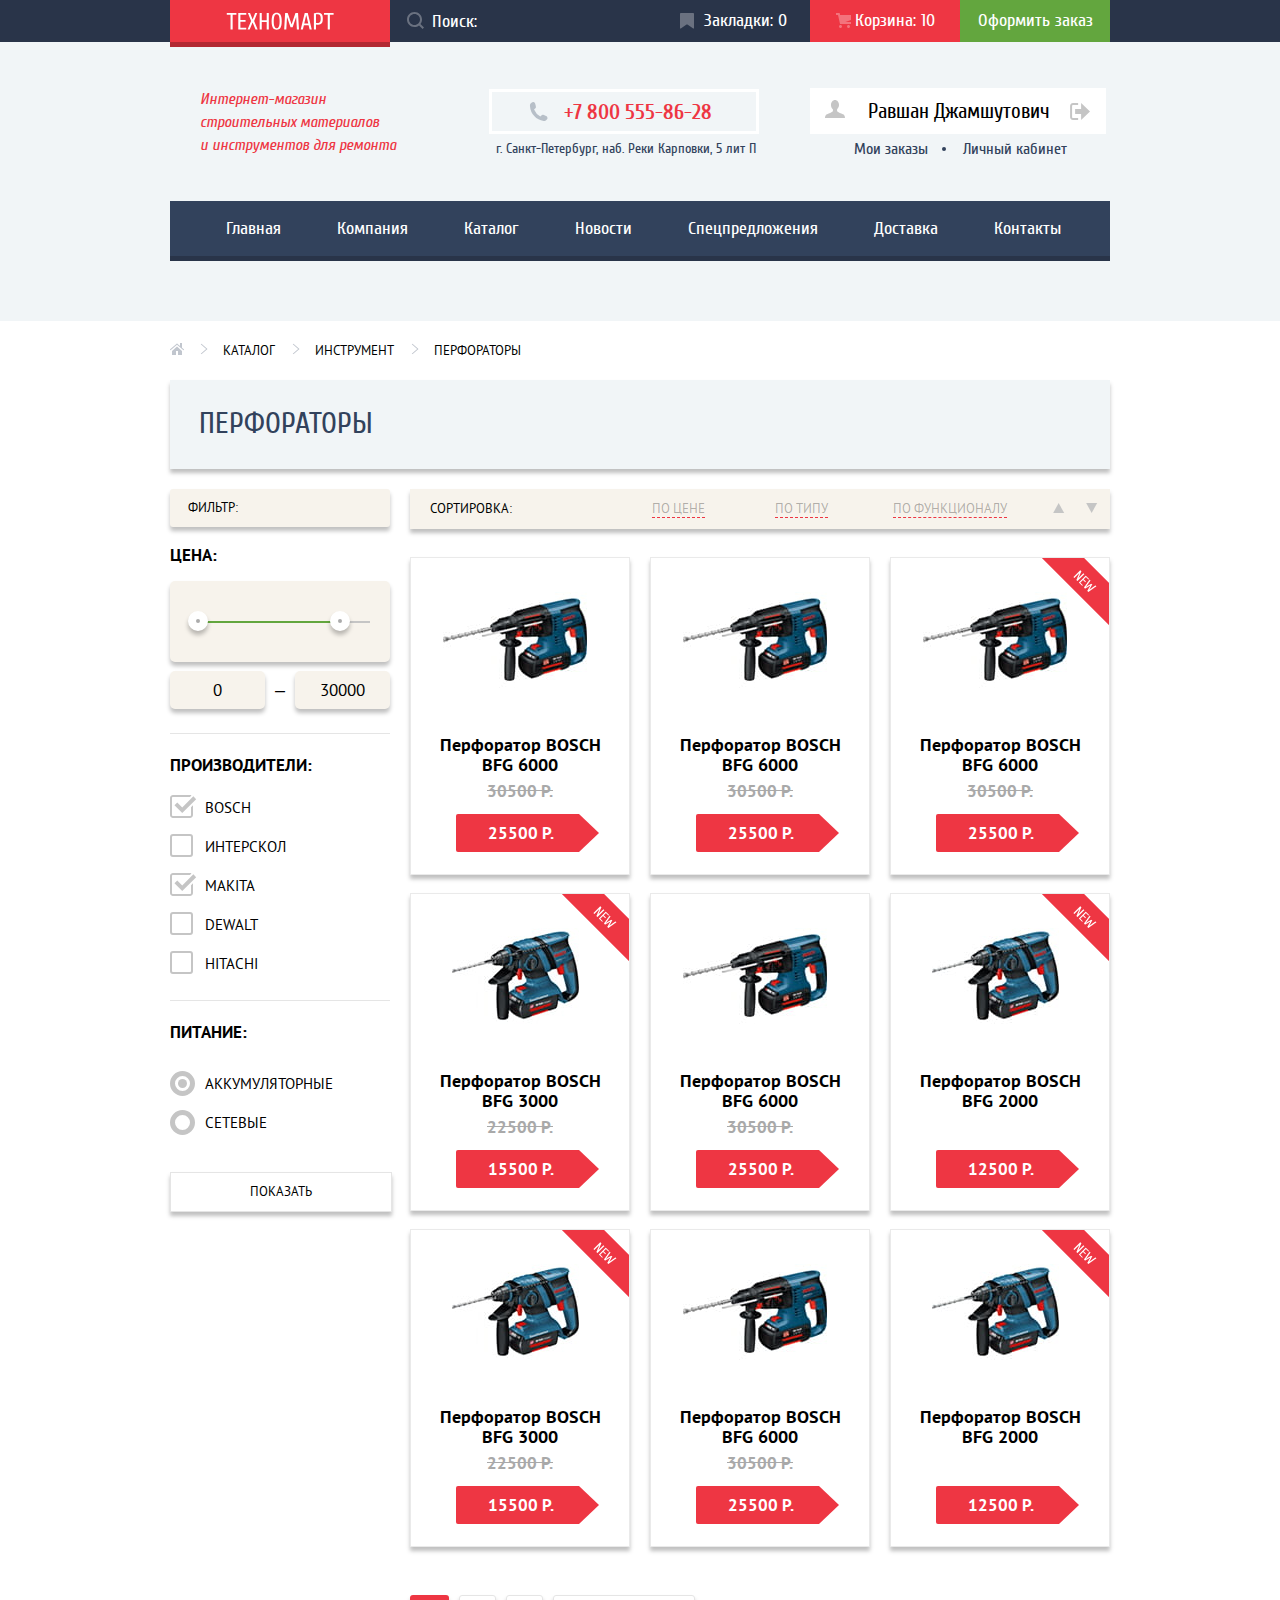
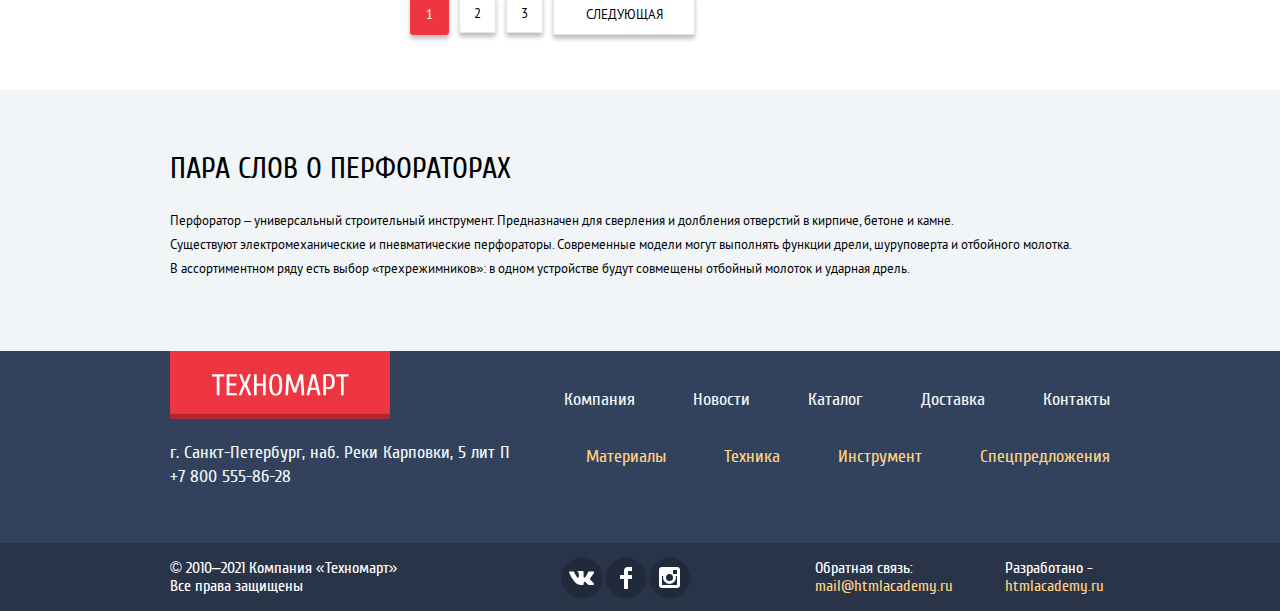
==== commit 0cbf8097: "Внес правки по замечаниям проверяющего наставника" ====
--- a/catalog.html
+++ b/catalog.html
@@ -49,13 +49,13 @@
 
         <div class="header-login-user">
           <div class="logged-user">
-            <a href="#" class="profile-user">
+            <a href="#" class="profile-user" aria-label="Профиль пользователя">
               <svg class="user-icon" width="20" height="18" fill="none" xmlns="http://www.w3.org/2000/svg">
                 <path d="M17.88 14.17c-2.14-.74-4.25-1.67-5.2-2.4-.66-.5-.78-1.61-.52-2.4a5.49 5.49 0 001.86-4.29C14.02 2.28 12.22 0 10 0 7.78 0 5.98 2.28 5.98 5.08c0 1.8.75 3.38 1.86 4.28.26.8.14 1.92-.51 2.42-.95.72-3.07 1.65-5.21 2.39C-.03 14.9 0 18 0 18h20s.02-3.1-2.12-3.83z" fill="#C5C5C5"/>
               </svg>
               Равшан Джамшутович
             </a>
-            <a href="#" class="logged-user-link">
+            <a href="#" class="logged-user-link" aria-label="Разлогиниться">
               <svg class="logout-icon" width="20" height="17" fill="none" xmlns="http://www.w3.org/2000/svg">
                 <path d="M20 8.5L11.12 0v6h-6v5h6v6L20 8.5z" fill="#C5C5C5"/>
                 <path d="M2.1 13.95V3.05c.02-.38.18-1.06 1.02-1.06h5.02V0H3.12C.94 0 .12 1.81.09 3.03v10.94C.1 15.2.94 17 3.12 17h5.02v-1.99H3.12c-.84 0-1-.68-1.01-1.06z" fill="#C5C5C5"/>
--- a/css/style.min.css
+++ b/css/style.min.css
@@ -1 +1 @@
-@font-face{font-family:"Cuprum";src:url(../fonts/cuprum.woff2) format("woff2"),url(../fonts/cuprum.woff) format("woff");font-weight:400;font-style:normal}@font-face{font-family:"Cuprum";src:url(../fonts/cuprumbold.woff2) format("woff2"),url(../fonts/cuprumbold.woff) format("woff");font-weight:700;font-style:normal}@font-face{font-family:"Cuprum";src:url(../fonts/cuprumitalic.woff2) format("woff2"),url(../fonts/cuprumitalic.woff) format("woff");font-weight:400;font-style:italic}@font-face{font-family:"Cuprum";src:url(../fonts/cuprumbolditalic.woff2) format("woff2"),url(../fonts/cuprumbolditalic.woff) format("woff");font-weight:700;font-style:italic}@font-face{font-family:"PT Sans";src:url(../fonts/ptsans.woff2) format("woff2"),url(../fonts/ptsans.woff) format("woff");font-weight:400;font-style:normal}@font-face{font-family:"PT Sans";src:url(../fonts/ptsansbold.woff2) format("woff2"),url(../fonts/ptsansbold.woff) format("woff");font-weight:700;font-style:normal}:root{--basic-red:#ee3643;--basic-green:#63a63e;--basic-white:#ffffff;--basic-black:#000000;--basic-blue:#32425c;--basic-grey:#a9a9a9;--basic-light-grey:#f9f5f0;--basic-background:#f1f5f7;--basic-gold:#ffd180;--basic-dark-blue:#293449;--basic-opacity-grey:rgba(169, 169, 169, 0.3);--basic-beige:#f7f3ec;--basic-dark-green:#518534;--basic-modal-grey:#f1f1f1;--basic-border-grey:#eaeaea;--basic-dark-red:#ca2c37;--special-yellow:#ffbf47;--special-blue:#3bbce3;--special-purple:#dc91d8;--special-green:#8ed78f;--special-light-green:#5fbb2d;--special-grey:#f3f7f9;--special-light-grey:#c5c5c5;--special-red:#ba2732;--special-dark-blue:#161d29;--special-white:rgba(255, 255, 255, 0.5);--special-opacity-white:rgba(255, 255, 255, 0.3);--special-opacity-light-grey:rgba(197, 197, 197, 0.3);--special-opacity-black:rgba(0, 0, 0, 0.3);--special-hover-black:rgba(0, 0, 0, 0.15);--special-beige:#e5e5e5;--special-dark-green:#367315;--main-active-nav:#1d2739;--basic-shadow:rgba(0, 0, 0, 0.25);--login-grey:#3d546f;--modal-grey:#f4f4f4;--toggle-grey:#ababab}.page{height:100%}body{min-width:940px;margin:0;padding:0;font-family:"Cuprum","Arial",sans-serif;font-size:18px;line-height:24px;font-weight:400;color:var(--basic-black);background-color:var(--basic-white);min-height:100%;align-content:start}a{text-decoration:none}img{max-width:100%;height:auto}.visually-hidden{position:absolute;width:1px;height:1px;margin:-1px;border:0;padding:0;white-space:nowrap;clip-path:inset(100%);clip:rect(0 0 0 0);overflow:hidden}.main-header,body{display:grid;grid-template-rows:min-content 1fr min-content}.main-header{background-color:var(--basic-background);padding-bottom:65px;margin-bottom:60px}.header-top-bar{background-color:var(--basic-dark-blue);margin-bottom:46px;height:42px}.main-header-top{display:grid;align-items:start;width:940px;margin:0 auto;grid-template-columns:min-content 1fr 150px 150px 150px}.main-header-top a,.main-header-top label{text-align:center;color:var(--basic-white)}.main-header-logo-link{position:relative;width:220px;height:47px;background-color:var(--basic-red);box-shadow:inset 0 -5px 0 0 var(--basic-shadow)}.main-header-logo-link img{position:absolute;left:56px;top:12px}a[href="index.html"].main-header-logo-link:active{background-color:var(--special-red)}.main-search{position:relative}.main-search-input{border:0;outline:0;background-color:var(--basic-dark-blue);width:100%;height:42px;padding-left:42px}.main-search-input:focus{border:0;outline:0;background-color:var(--basic-white);width:100%;height:42px}.main-search-input::placeholder{color:var(--basic-white)}.search-icon{position:absolute;right:236px;top:12px;opacity:.3;order:-1}.basket:hover::before,.bookmarks:hover::before,.main-search-input:hover+.search-icon{opacity:1}.main-search-input:focus+.search-icon path{fill:var(--basic-red);opacity:1}.basket,.bookmarks,.order-button{display:flex;justify-content:center;align-items:center;height:42px}.basket,.bookmarks{position:relative;padding:0 0 0 20px}.basket::before,.bookmarks::before{content:url(../img/icon-bookmark.svg);position:absolute;width:14px;height:16px;top:12px;left:20px;opacity:.3}.basket::before{content:url(../img/icon-cart.svg);width:15px;height:15px;top:11px;left:26px}.basket:active,.bookmarks:active{color:var(--special-white);background-color:var(--special-dark-blue)}.basket:active::before,.bookmarks:active::before{opacity:.3}.order-button{background-color:var(--basic-green)}.order-button:hover{background-color:var(--special-light-green)}.order-button:active{color:var(--special-white);background-color:var(--basic-green)}.main-header-middle{display:flex;width:940px;margin:0 auto 40px}.main-desc{color:var(--basic-red);font-size:16px;line-height:23px;font-style:italic;padding:0 93px 0 30px;margin:0}.header-contact-info{display:flex;flex-direction:column;justify-content:flex-end;margin-right:69px}.main-phone{display:flex;justify-content:center;align-items:center;font-size:21px;line-height:30px;font-weight:700;color:var(--basic-red);background-color:transparent;border:3px solid var(--basic-white);width:264px;height:39px;margin-bottom:3px}.main-phone::before{content:url(../img/icon-phone.svg);width:18px;height:19px;position:relative;left:-7px;top:-1px;padding:0 10px 4px 0}.main-address{font-size:14px;color:var(--basic-blue);padding:0 0 0 7px;margin:0}.header-login-button{position:relative;display:flex;justify-self:end}.login-link,.register-link{display:flex;justify-content:center;align-items:center;height:45px;font-size:21px;line-height:21px;color:var(--basic-black);background-color:var(--basic-white)}.login-link{position:relative;width:121px;text-align:center;margin-right:10px}.login-icon{order:-1;position:relative;left:-6px}.register-link{width:150px;text-align:center}.login-link:hover,.register-link:hover{color:var(--basic-red)}.login-link:hover .login-icon path{fill:var(--login-grey)}.login-link:active,.register-link:active{color:var(--special-light-grey)}.login-link:active .login-icon path{fill:var(--special-light-grey)}.main-nav{width:940px;background-color:var(--basic-blue);margin:0 auto;box-shadow:0 5px 0 0 var(--basic-dark-blue)}.main-nav-list{display:flex;flex-wrap:wrap;list-style:none;margin:0;padding:0 0 0 26px;min-height:55px}.main-nav-item:hover{background-color:var(--basic-dark-blue)}.main-nav-item:active{background:var(--main-active-nav)}.main-nav-item a{display:block;color:var(--basic-white);padding:16px 26px 15px 30px}.main-nav-item a:active{opacity:.5}.container{width:940px;margin:0 auto;padding:0 10px}.features-list{display:grid;list-style:none;grid-template-columns:repeat(3,1fr);grid-template-rows:repeat(3,1fr);gap:20px;margin:0 0 59px;padding:0}.features-delivery,.features-sales{grid-column:3/4}.slider-figure{grid-column:1/3;grid-row:2/4}.features-item:first-child{background-color:var(--special-yellow)}.features-item:nth-child(2){background-color:var(--special-blue)}.features-item:nth-child(3){background-color:var(--special-purple)}.features-item:nth-child(4){background-color:var(--special-green)}.features-item:nth-child(5){background-color:var(--special-yellow)}.features-item,.features-item-link{color:var(--basic-white);text-align:center}.features-item{position:relative;display:grid;grid-template-rows:1fr 1fr;grid-template-columns:160px 1fr;width:300px;height:123px}.icon-new::after{content:url(../img/catalog-new.png);position:absolute;top:0;right:0}.features-item h3{grid-column:1/2;grid-row:1/2;font-size:24px;line-height:30px;font-weight:700;margin:20px 0 13px 23px;padding:0;text-align:start}.features-item-link{grid-column:1/2;grid-row:2/3;width:135px;font-size:14px;line-height:18px;font-weight:400;background-color:var(--special-opacity-white);margin:0 0 21px 23px;padding:10px 0;text-transform:uppercase}.features-item-link:hover{background-color:var(--special-opacity-light-grey)}.features-item-link:active{background-color:var(--basic-opacity-grey)}.features-item-icon{grid-column:2/3;grid-row:1/-1}.icon-drill,.icon-paint{background-image:url(../img/icon-paint.svg);background-repeat:no-repeat;background-position:52px 30px}.icon-drill{background-image:url(../img/icon-drill.svg);background-position:35px 34px}.icon-basket,.icon-car,.icon-tractor{background-image:url(../img/icon-tractor.svg);background-repeat:no-repeat;background-position:center center}.icon-basket,.icon-car{background-image:url(../img/icon-basket.svg);background-position:35px 25px}.icon-car{background-image:url(../img/icon-car.svg);background-position:center center}.slider{position:relative;width:620px;height:266px;grid-column:1/3;grid-row:2/4;color:var(--basic-white)}.slider::before{content:"";position:absolute;width:620px;height:104px;background-color:var(--basic-shadow);top:0;z-index:-1}.slide-drill{background-image:url(../img/layer-slader-1.jpg)}.slide-perforator{background-image:url(../img/layer-slader-2.jpg)}.slider-list{list-style:none;margin:0;padding:0}.perforators-item:hover img,.popular-products-item:hover img,.slide{display:none}.current-slide{display:block}.slide-title{font-size:36px;line-height:36px;font-weight:700;margin:23px 0 5px 24px;text-transform:uppercase}.slide-text{margin:0 0 35px 24px}.button{font-size:14px;line-height:18px;text-align:center;color:var(--basic-white);vertical-align:middle;text-transform:uppercase;background-color:var(--basic-red);border:0}.button:hover{background-color:var(--basic-dark-red)}.button:active{background-color:var(--special-red)}.slider-button{display:grid;grid-template-rows:1fr 1fr;margin:0 21px 0 25px}.control-button-top{display:flex;justify-content:space-between;margin-bottom:39px}.button-open-catalog{display:flex;justify-content:center;align-items:center;width:192px;height:38px;margin-right:79px}.button-next,.button-prev{width:21px;height:39px;background-image:url(../img/slider-shape.svg);background-color:transparent;border:0;cursor:pointer}.button-next{transform:rotate(180deg)}.control-button-bottom{display:flex;align-items:baseline}.slider-dots{padding:0;width:10px;height:10px;background-color:var(--basic-white);border:0;border-radius:50%;transform:translateY(5px);cursor:pointer}.slider-dots:nth-of-type(1){margin-right:10px}.slider-dots.current{border:2px solid var(--basic-white);background-color:var(--basic-red);transform:translateY(3px)}.popular-compamies-header-items,.popular-products-header-items{display:flex;justify-content:space-between;align-items:center;background-color:var(--basic-light-grey);padding:0 14px 0 28px;margin-bottom:20px}.popular-companies-header,.popular-products-header{font:inherit;font-size:30px;line-height:30px;font-weight:400;color:var(--basic-blue);text-transform:uppercase}.button-popular-products{padding:11px 24px 9px;margin:25px 0 26px}.popular-products-list{display:grid;grid-template-columns:1fr 1fr 1fr 1fr;column-gap:20px;list-style:none;margin:0 0 70px;padding:0}.perforators-item,.popular-products-item{position:relative;display:flex;flex-direction:column;justify-content:flex-start;align-items:center;width:218px;height:316px;border:1px solid var(--basic-border-grey)}.perforators-item:hover,.popular-companies-item-link:active,.popular-companies-item-link:hover,.popular-products-item:hover{box-shadow:0 4px 20px var(--special-hover-black)}.buy-perforator{display:none}.buy-perforator button{width:135px;height:38px}.perforators-item:hover .buy-perforator,.popular-products-item:hover .buy-perforator{display:flex;flex-direction:column;justify-content:center;align-items:center;width:184px;height:164px;order:-1;margin-bottom:15px}.perforators-item h3,.popular-products-item h3{display:flex;flex-direction:column;text-align:center;font-family:"PT Sans","Arial",sans-serif;font-size:18px;line-height:20px;font-weight:700;margin:0 0 7px;padding:0}.perforators-item img,.popular-products-item-img{width:184px;height:164px;order:-1;object-fit:scale-down;margin-bottom:13px;padding-right:10px}.perforators-item p,.popular-products-item p{font-family:"PT Sans","Arial",sans-serif;font-size:17px;line-height:18px;font-weight:700}.perforators-item-old-price,.popular-products-item-old-price{text-decoration:line-through;color:var(--basic-grey);justify-self:center;align-self:center;margin:0 0 14px;padding:0}.perforators-item-new-price,.popular-products-item-new-price{display:flex;justify-content:center;align-items:center;justify-self:center;position:relative;color:var(--basic-white);background-color:var(--basic-red);border-top-left-radius:2px;border-bottom-left-radius:2px;margin:0 5px 0 0;padding:10px 25px 10px 32px}.perforators-item-new-price::after,.popular-products-item-new-price::after{content:"";position:absolute;width:0;height:0;border-top:19px solid transparent;border-bottom:19px solid transparent;border-left:20px solid var(--basic-red);right:-20px}.button-popular-companies{padding:11px 38px 9px 39px;margin:25px 0 26px}.popular-companies-list{display:grid;grid-template-columns:1fr 1fr 1fr 1fr;column-gap:20px;row-gap:20px;list-style:none;margin:0 0 70px;padding:0}.popular-companies-item-link{display:flex;justify-content:center;align-items:center;width:218px;height:143px;border:1px solid var(--basic-border-grey)}.popular-companies-item-link:active{opacity:.5}.popular-companies-item-link img{object-fit:scale-down}.services{background-color:var(--basic-background);margin-bottom:70px;height:522px}.services-desc,.services-header{font-weight:400;color:var(--basic-black)}.services-header{font:inherit;font-size:30px;line-height:30px;text-transform:uppercase;margin:0;padding:64px 0 25px}.services-desc{font-family:"PT Sans","Arial",sans-serif;font-size:13px;line-height:24px;margin:0 0 70px}.services-grid{display:grid;grid-template-columns:240px 1fr;column-gap:80px}.services-list{position:relative;list-style:none;margin:0;padding:0}.services-list::after{content:url(../img/object.png);position:absolute;top:-50px;left:226px}.services-item{box-sizing:border-box;width:240px;height:61px;font-size:21px;line-height:30px;font-weight:700;background-color:var(--basic-blue);box-shadow:0 1px 0 #293449,inset 0 1px 0 #405069}.services-item a{display:block;height:100%;color:var(--basic-white);padding-left:22px;padding-top:13.5px}.services-item:hover{background-color:var(--basic-dark-blue)}.service-item-checked,.service-item-checked a,.services-item a:active,.services-item:active{background-color:var(--basic-white);color:var(--basic-blue)}.services-credit,.services-delivery,.services-guarantee{display:none}.current-service{display:block}.services-credit,.services-delivery,.services-guarantee{position:relative}.services-delivery::after{content:url(../img/delivery.png);position:absolute;top:20px;left:150px}.services-guarantee::after{content:url(../img/guarantee.png);position:absolute;top:-5px;left:240px}.services-credit::after{content:url(../img/credit.png);position:absolute;top:-3px;left:165px}.services-credit-header,.services-delivery-header,.services-guarantee-header{color:var(--basic-blue);padding:0 0 25px}.services-desc-credit{margin-bottom:26px}.button-service-credit{display:flex;width:195px;height:38px;justify-content:center;align-items:center;border-radius:3px}.about-contacts-grid{display:grid;grid-template-columns:460px 300px;column-gap:180px;margin-bottom:69px}.about-us p,.about-us-header{font-weight:400;color:var(--basic-black)}.about-us-header{font:inherit;font-size:30px;line-height:30px;text-transform:uppercase;padding:0;margin:0 0 24px}.about-us p{font-family:"PT Sans","Arial",sans-serif;font-size:13px;line-height:24px}.about-us-desc{margin:0 0 25px;padding:0}.about-us-partners-text{margin:0;padding:0}.about-us-partners-list{list-style:none;margin:0 0 8px;padding:0}.about-us-partners-item{position:relative;padding-left:37px;padding-bottom:12px;padding-top:1px}.about-us-partners-item::before{content:"";position:absolute;width:25px;height:2px;background-color:var(--basic-red);top:13px;left:0}.button-about-us{display:flex;width:220px;height:38px;justify-content:center;align-items:center}.contacts p,.contacts-header{font-weight:400;color:var(--basic-black);padding:0}.contacts-header{font:inherit;font-size:30px;line-height:30px;text-transform:uppercase;margin:0 0 24px}.contacts p{font-family:"PT Sans","Arial",sans-serif;font-size:13px;line-height:24px;margin:0 0 32px}.contacts-map{display:block;padding:0;margin:0 0 18px}.button-contacts{width:300px;padding:11px 0 9px;cursor:pointer}.main-footer{background-color:var(--basic-blue)}.bottom-footer{background-color:var(--basic-dark-blue)}.footer-nav{display:flex}.footer-nav-logo-link{display:flex;justify-content:center;align-items:center;width:220px;height:68px;background-color:var(--basic-red);box-shadow:inset 0 -5px 0 0 var(--basic-shadow)}.footer-nav-list{display:flex;align-items:flex-end;list-style:none;margin:0 0 0 auto;padding:0 0 7px}.contacts-and-features-item:not(:last-child),.footer-nav-item:not(:last-child){margin-right:58px}.contacts-and-features{display:flex;align-items:center;margin-bottom:54px}.contacts-and-features-address,.contacts-and-features-address-link,.footer-nav-item-link{color:var(--basic-background)}.contacts-and-features-address{margin:22px 0 0}.contacts-and-features-list{display:flex;list-style:none;margin:0 0 0 auto;padding:7px 0 0}.contacts-and-features-link,.develop a,.feedback a{color:var(--basic-gold)}.contacts-and-features-link:hover,.develop a:hover,.feedback a:hover,.footer-nav-item-link:hover{text-decoration:underline}.contacts-and-features-link:active,.footer-nav-item-link:active{opacity:.5;text-decoration:none}.bottom-footer-grid{display:grid;height:107px;grid-template-columns:1fr 1fr 1fr 1fr;align-items:center}.copyright{margin-right:160px}.copyright-text{width:230px;font-size:16px;line-height:18px;color:var(--basic-white)}.social{margin-right:120px}.social-list{width:135px;display:flex;list-style:none;margin:10px 0 0;padding:0}.social-item:hover path:first-child{fill:var(--basic-red)}.feedback{width:140px;margin-right:50px}.develop,.feedback{font-size:16px;line-height:18px;color:var(--basic-white)}.develop a:active,.feedback a:active{color:var(--basic-red);text-decoration:none}.modal{position:fixed;display:none;background-color:var(--basic-white);top:0;right:0;bottom:0;left:0;margin:auto;border-top:7px solid var(--basic-red);box-shadow:0 20px 40px 0 rgba(0,0,0,.75)}.modal-show{display:block}.modal-write-us{width:460px;height:348px;padding:40px 80px 37px;top:auto;bottom:352px}.modal-write-us::before{content:"";position:absolute;background-color:var(--modal-grey);width:620px;height:112px;top:auto;left:0;bottom:0;z-index:-1}.write-us-form{display:flex;flex-wrap:wrap;justify-content:space-between}.write-us-item{width:220px;margin-bottom:13px}.write-us-field-input{border:2px solid var(--special-light-grey);border-radius:2px;padding:7px 0 7px 12px;margin:0;width:100%;box-sizing:border-box}.write-us-field-label{display:inline-block;margin-bottom:11px;vertical-align:top}.write-us-field-input::placeholder{font-family:"PT Sans","Arial",sans-serif;font-size:13px;line-height:24px;color:var(--basic-grey)}.button-write-us,.write-us-textarea{width:100%}.button-write-us{padding-top:11px;padding-bottom:9px}.textarea{resize:none}.submit-write-us{width:100%;background-color:var(--modal-grey);padding:0;margin-top:65px}.button-close{position:absolute;cursor:pointer;top:14px;left:589px;width:21px;height:21px;background-color:transparent;border:0;background-image:url(../img/icon-close.svg);background-repeat:no-repeat}.modal-big-map{width:943px;height:442px;bottom:333px;top:auto;object-fit:cover;z-index:1;box-shadow:inset}.big-map-img{width:943px;height:442px;border-bottom:none}.map-close{left:910px}.catalog-margin{margin-bottom:21px}.greater-zero{background-color:var(--basic-red)}.header-contact-info-catalog{margin-right:51px}.header-login-user{display:grid;grid-template-rows:min-content min-content}.logged-user{display:flex;justify-content:space-around;align-items:center;justify-self:end;width:299px;height:45px;background-color:var(--basic-white)}.profile-user{font-size:21px;line-height:21px;color:var(--basic-black);text-align:center}.logged-user-link:hover .logout-icon path,.profile-user:hover .user-icon path{fill:var(--login-grey)}.logged-user-link:active .logout-icon path,.profile-user:active .user-icon path{fill:var(--special-light-grey)}.profile-user:active{color:var(--special-light-grey)}.user-icon{margin-right:21px}.logged-user-link{display:flex;align-items:end}.account-info{justify-self:center;margin-left:4px;margin-top:3px}.account-info a{position:relative;font-size:16px;line-height:18px;color:var(--basic-blue)}.account-info a:not(:last-child){margin-right:30px}.account-info a:first-child::after{position:absolute;content:"";width:4px;height:4px;right:-18px;top:7px;background-color:var(--basic-blue);border-radius:50%}.account-info a:hover{color:var(--basic-red)}.account-info a:active{color:var(--special-light-grey)}.header-and-breadcrumbs{display:grid;grid-template-rows:min-content min-content}.container-header-catalog{font:inherit;font-size:30px;line-height:30px;color:var(--basic-blue);background-color:var(--basic-background);text-transform:uppercase;margin:0 0 20px;padding:29px 0 30px 29px;box-shadow:0 4px 4px 0 var(--basic-shadow)}.breadcrumbs-list{position:relative;display:flex;list-style:none;margin:0 0 20px;padding:0 0 0 15px;order:-1}.breadcrumbs-item{margin-right:15px}.breadcrumbs-item,.breadcrumbs-item-link{font-family:"PT Sans","Arial",sans-serif;font-weight:400;font-size:13px;line-height:18px;color:#000;text-transform:uppercase}.breadcrumbs-item:not(:last-child):after{content:url(../img/icon-right-small.svg);width:8px;height:12px;margin-left:15px}.home-icon::before{content:url(../img/icon-home.svg);position:absolute;width:14px;height:12px;top:0;left:0}.filter-sorting-perforators{display:grid;grid-template-columns:220px 1fr;column-gap:20px}.filters{font-family:"PT Sans","Arial",sans-serif;font-weight:400;color:var(--basic-black);text-transform:uppercase;grid-column:1/2}.filters-header{font:inherit;font-size:13px;line-height:18px;background-color:var(--basic-beige);margin:0 0 13px;padding:10px 18px;box-shadow:0 4px 4px 0 var(--basic-shadow);border-radius:3px}.filter fieldset{border:0;padding:0;margin:0}.filter fieldset:not(:last-of-type){border-bottom:1px solid var(--special-beige)}.filter ul{list-style:none}.filter legend{font-size:17px;line-height:30px;font-weight:700}.filter label{font-size:15px;line-height:19px}.filter-button{width:220px;height:38px;font-size:13px;line-height:18px;text-transform:uppercase;background-color:var(--basic-white);border:1px solid var(--special-beige);box-shadow:0 4px 4px 0 var(--basic-shadow);cursor:pointer}.range-filter{width:220px;margin-top:11px}.price-controls input,.range-controls{background-color:var(--basic-beige);border-radius:5px;box-shadow:0 4px 4px 0 var(--basic-shadow)}.range-controls{position:relative;height:41px;margin-bottom:9px;padding:39.5px 20px 0}.range-controls .scale{height:2px;background-color:var(--special-light-grey)}.range-controls .bar{width:80%;height:2px;background-color:var(--basic-green)}.range-controls .toggle{position:absolute;top:30px;width:4px;height:4px;padding:0;border:8px solid var(--basic-white);background-color:var(--toggle-grey);border-radius:50%;box-shadow:0 4px 4px 0 var(--basic-shadow);cursor:pointer}.range-controls .toggle-min{left:18px}.range-controls .toggle-max{left:160px}.price-controls{display:flex;justify-content:space-between;align-items:center;margin-bottom:24px}.price-controls input{font-family:inherit;font-weight:400;font-size:17px;line-height:18px;width:95px;padding:10px 0;text-align:center;border:0}.filter-producer-header{padding-top:16px;margin-bottom:15px}.filter-producer-list{margin:0;padding:0 0 10px}.filter-power-list{margin:0 0 38px;padding:0}.filter-power-header{padding-bottom:9px}.filter-option{margin-bottom:15px;margin-left:35px}.filter-option label{position:relative}.filter-input-checkbox+label::before{content:"";position:absolute;width:20px;height:20px;border:2px solid var(--special-light-grey);border-radius:5px;left:-35px}.filter-input-checkbox:checked+label::before{content:url(../img/checkbox-on.svg);border:0}.filter-input-radio+label::before{content:"";position:absolute;width:15px;height:15px;border:5px solid var(--special-light-grey);border-radius:50%;left:-35px}.filter-input-radio:checked+label::after{content:"";position:absolute;width:9px;height:9px;background-color:var(--special-light-grey);border-radius:50%;left:-27px;top:5px}.sorting{display:flex;font-family:"PT Sans","Arial",sans-serif;font-size:13px;line-height:18px;font-weight:400;color:var(--basic-black);text-transform:uppercase;background-color:var(--basic-beige);margin-bottom:28px;padding:0;width:700px;box-shadow:0 4px 4px 0 var(--basic-shadow)}.sorting-header{font:inherit;margin-right:140px;padding-left:20px}.sorting-list{display:flex;width:100%;list-style:none;margin:0;padding:0;align-items:center}.sorting-item:nth-child(1){margin-right:70px}.sorting-item:nth-child(2){margin-right:65px}.sorting-item:nth-child(3){margin-right:46px}.sorting-item:nth-child(4){margin-right:21px}.sorting a:not(.arrow-icon){color:var(--special-opacity-black);border-bottom:1px dashed var(--basic-red)}.sorting a:hover:not(.arrow-icon){color:var(--basic-black);border-bottom:1px solid var(--basic-red)}.sorting a:active:not(.arrow-icon){color:var(--basic-red);border:0}.sorting a:hover svg path{fill:var(--basic-black)}.sorting a:active svg path{fill:var(--basic-red)}.sorting-and-perforators{grid-column:2/-1}.perforators-list{display:grid;grid-template-columns:1fr 1fr 1fr;column-gap:20px;row-gap:18px;list-style:none;margin:0 0 48px;padding:0}.perforators-item{box-shadow:0 4px 4px 0 var(--basic-shadow)}.perforators-item-button-bookmark,.perforators-item-button-buy{font:inherit;font-size:14px;line-height:18px;border-radius:2px;text-transform:uppercase}.perforators-item-button-buy{position:relative;color:var(--basic-white);background-color:var(--basic-green);border:0;margin-bottom:10px;padding:0 0 2px 10px;box-shadow:inset 0 -3px 0 0 var(--special-dark-green)}.perforators-item-button-buy::before{content:url(../img/icon-cart.svg);position:absolute;width:15px;height:15px;opacity:.3;top:9px;left:28px}.perforators-item-button-buy:hover{cursor:pointer;background-color:var(--special-light-green)}.perforators-item-button-buy:active{cursor:pointer;background-color:var(--basic-dark-green)}.perforators-item-button-bookmark{color:var(--basic-blue);background-color:transparent;border:3px solid var(--basic-green)}.perforators-item-button-bookmark:active,.perforators-item-button-bookmark:hover{cursor:pointer;border:3px solid var(--basic-blue)}.perforators-item-button-bookmark:active{opacity:50%}.cart-hidden{visibility:hidden}.pagination-list{display:flex;list-style:none;margin:0 0 55px;padding:0}.pagination-item{font-family:"PT Sans","Arial",sans-serif;font-size:13px;line-height:18px;font-weight:400;background-color:transparent;margin-right:10px}.pagination-current-item,.pagination-item-link{display:block;border-radius:3px;box-shadow:0 4px 4px 0 var(--basic-shadow)}.pagination-item-link{color:var(--basic-black);border:1px solid var(--special-beige);padding:9px 14px}.pagination-item-next a{padding:10px 31px 10px 32px;text-transform:uppercase}.pagination-current-item{border:0;padding:11px 16px;color:var(--basic-white);background-color:var(--basic-red)}.pagination-item a:hover:not(.pagination-current-item){border:1px solid var(--special-light-grey)}.pagination-item a:active:not(.pagination-current-item){border:1px solid var(--basic-red)}.basic-background{background-color:var(--basic-background)}.about-perforators-header{font:inherit;font-size:30px;line-height:30px;text-transform:uppercase;margin:0;padding:64px 0 25px}.about-perforators-text{font-family:"PT Sans","Arial",sans-serif;font-size:13px;line-height:24px;margin:0;padding:0 0 70px}.modal-show-grid{display:grid}.product-in-basket{width:620px;height:276px;grid-template-rows:1fr min-content}.product-in-basket h2{position:relative;font-size:24px;line-height:30px;font-weight:700;align-self:center;justify-self:center}.product-in-basket h2::before{content:url(../img/icon-mark.svg);position:absolute;top:-19px;left:-95px}.modal-catalog-button{display:flex;justify-content:center;align-items:center;width:620px;height:112px;background-color:var(--basic-modal-grey)}.button-order-modal{padding:11px 46px 9px 47px;margin-right:10px}.button-continue-shop{cursor:pointer;color:var(--basic-black);background-color:var(--basic-white);padding:11px 31px 9px 32px}
+@keyframes bounce{0%{transform:translateY(-2000px)}70%{transform:translateY(30px)}90%{transform:translateY(-10px)}to{transform:translateY(0)}}@keyframes shake{0%,to{transform:translateX(0)}10%,30%,50%,70%,90%{transform:translateX(-10px)}20%,40%,60%,80%{transform:translateX(10px)}}@font-face{font-family:"Cuprum";src:url(../fonts/cuprum.woff2) format("woff2"),url(../fonts/cuprum.woff) format("woff");font-weight:400;font-style:normal}@font-face{font-family:"Cuprum";src:url(../fonts/cuprumbold.woff2) format("woff2"),url(../fonts/cuprumbold.woff) format("woff");font-weight:700;font-style:normal}@font-face{font-family:"Cuprum";src:url(../fonts/cuprumitalic.woff2) format("woff2"),url(../fonts/cuprumitalic.woff) format("woff");font-weight:400;font-style:italic}@font-face{font-family:"Cuprum";src:url(../fonts/cuprumbolditalic.woff2) format("woff2"),url(../fonts/cuprumbolditalic.woff) format("woff");font-weight:700;font-style:italic}@font-face{font-family:"PT Sans";src:url(../fonts/ptsans.woff2) format("woff2"),url(../fonts/ptsans.woff) format("woff");font-weight:400;font-style:normal}@font-face{font-family:"PT Sans";src:url(../fonts/ptsansbold.woff2) format("woff2"),url(../fonts/ptsansbold.woff) format("woff");font-weight:700;font-style:normal}:root{--basic-red:#ee3643;--basic-green:#63a63e;--basic-white:#ffffff;--basic-black:#000000;--basic-blue:#32425c;--basic-grey:#a9a9a9;--basic-light-grey:#f9f5f0;--basic-background:#f1f5f7;--basic-gold:#ffd180;--basic-dark-blue:#293449;--basic-opacity-grey:rgba(169, 169, 169, 0.3);--basic-beige:#f7f3ec;--basic-dark-green:#518534;--basic-modal-grey:#f1f1f1;--basic-border-grey:#eaeaea;--basic-dark-red:#ca2c37;--special-yellow:#ffbf47;--special-blue:#3bbce3;--special-purple:#dc91d8;--special-green:#8ed78f;--special-light-green:#5fbb2d;--special-grey:#f3f7f9;--special-light-grey:#c5c5c5;--special-red:#ba2732;--special-dark-blue:#161d29;--special-white:rgba(255, 255, 255, 0.5);--special-opacity-white:rgba(255, 255, 255, 0.3);--special-opacity-light-grey:rgba(197, 197, 197, 0.3);--special-opacity-black:rgba(0, 0, 0, 0.3);--special-hover-black:rgba(0, 0, 0, 0.15);--special-beige:#e5e5e5;--special-dark-green:#367315;--main-active-nav:#1d2739;--basic-shadow:rgba(0, 0, 0, 0.25);--login-grey:#3d546f;--modal-grey:#f4f4f4;--toggle-grey:#ababab}.page{height:100%}body{min-width:940px;margin:0;padding:0;font-family:"Cuprum","Arial",sans-serif;font-size:18px;line-height:24px;font-weight:400;color:var(--basic-black);background-color:var(--basic-white);min-height:100%;align-content:start}a{text-decoration:none}img{max-width:100%;height:auto}.visually-hidden{position:absolute;width:1px;height:1px;margin:-1px;border:0;padding:0;white-space:nowrap;clip-path:inset(100%);clip:rect(0 0 0 0);overflow:hidden}.main-header,body{display:grid;grid-template-rows:min-content 1fr min-content}.main-header{background-color:var(--basic-background);padding-bottom:65px;margin-bottom:60px}.header-top-bar{background-color:var(--basic-dark-blue);margin-bottom:46px;height:42px}.main-header-top{display:grid;align-items:start;width:940px;margin:0 auto;grid-template-columns:min-content 1fr 150px 150px 150px}.main-header-top a,.main-header-top label{text-align:center;color:var(--basic-white)}.main-header-logo-link{position:relative;width:220px;height:47px;background-color:var(--basic-red);box-shadow:inset 0 -5px 0 0 var(--basic-shadow)}.main-header-logo-link img{position:absolute;left:56px;top:12px}a[href="index.html"].main-header-logo-link:active{background-color:var(--special-red)}.main-search{position:relative}.main-search-input{border:0;outline:0;background-color:var(--basic-dark-blue);width:100%;height:42px;padding-left:42px}.main-search-input:focus{border:0;outline:0;background-color:var(--basic-white);width:100%;height:42px}.main-search-input::placeholder{color:var(--basic-white)}.search-icon{position:absolute;right:236px;top:12px;opacity:.3;order:-1}.basket:hover::before,.bookmarks:hover::before,.main-search-input:hover+.search-icon{opacity:1}.main-search-input:focus+.search-icon path{fill:var(--basic-red);opacity:1}.basket,.bookmarks,.order-button{display:flex;justify-content:center;align-items:center;height:42px}.basket,.bookmarks{position:relative;padding:0 0 0 20px}.basket::before,.bookmarks::before{content:url(../img/icon-bookmark.svg);position:absolute;width:14px;height:16px;top:12px;left:20px;opacity:.3}.basket::before{content:url(../img/icon-cart.svg);width:15px;height:15px;top:11px;left:26px}.basket:active,.bookmarks:active{color:var(--special-white);background-color:var(--special-dark-blue)}.basket:active::before,.bookmarks:active::before{opacity:.3}.order-button{background-color:var(--basic-green)}.order-button:hover{background-color:var(--special-light-green)}.order-button:active{color:var(--special-white);background-color:var(--basic-green)}.main-header-middle{display:flex;width:940px;margin:0 auto 40px}.main-desc{color:var(--basic-red);font-size:16px;line-height:23px;font-style:italic;padding:0 93px 0 30px;margin:0}.header-contact-info{display:flex;flex-direction:column;justify-content:flex-end;margin-right:69px}.main-phone{display:flex;justify-content:center;align-items:center;font-size:21px;line-height:30px;font-weight:700;color:var(--basic-red);background-color:transparent;border:3px solid var(--basic-white);width:264px;height:39px;margin-bottom:3px}.main-phone::before{content:url(../img/icon-phone.svg);width:18px;height:19px;position:relative;left:-7px;top:-1px;padding:0 10px 4px 0}.main-address{font-size:14px;color:var(--basic-blue);padding:0 0 0 7px;margin:0}.header-login-button{position:relative;display:flex;justify-self:end}.login-link,.register-link{display:flex;justify-content:center;align-items:center;height:45px;font-size:21px;line-height:21px;color:var(--basic-black);background-color:var(--basic-white)}.login-link{position:relative;width:121px;text-align:center;margin-right:10px}.login-icon{order:-1;position:relative;left:-6px}.register-link{width:150px;text-align:center}.login-link:hover,.register-link:hover{color:var(--basic-red)}.login-link:hover .login-icon path{fill:var(--login-grey)}.login-link:active,.register-link:active{color:var(--special-light-grey)}.login-link:active .login-icon path{fill:var(--special-light-grey)}.main-nav{width:940px;background-color:var(--basic-blue);margin:0 auto;box-shadow:0 5px 0 0 var(--basic-dark-blue)}.main-nav-list{display:flex;flex-wrap:wrap;list-style:none;margin:0;padding:0 0 0 26px;min-height:55px}.main-nav-item:hover{background-color:var(--basic-dark-blue)}.main-nav-item:active{background:var(--main-active-nav)}.main-nav-item a{display:block;color:var(--basic-white);padding:16px 26px 15px 30px}.main-nav-item a:active{opacity:.5}.container{width:940px;margin:0 auto;padding:0 10px}.features-list{display:grid;list-style:none;grid-template-columns:repeat(3,1fr);grid-template-rows:repeat(3,1fr);gap:20px;margin:0 0 59px;padding:0}.features-delivery,.features-sales{grid-column:3/4}.slider-figure{grid-column:1/3;grid-row:2/4}.features-item:first-child{background-color:var(--special-yellow)}.features-item:nth-child(2){background-color:var(--special-blue)}.features-item:nth-child(3){background-color:var(--special-purple)}.features-item:nth-child(4){background-color:var(--special-green)}.features-item:nth-child(5){background-color:var(--special-yellow)}.features-item,.features-item-link{color:var(--basic-white);text-align:center}.features-item{position:relative;display:grid;grid-template-rows:1fr 1fr;grid-template-columns:160px 1fr;width:300px;height:123px}.icon-new::after{content:url(../img/catalog-new.png);position:absolute;top:0;right:0}.features-item h3{grid-column:1/2;grid-row:1/2;font-size:24px;line-height:30px;font-weight:700;margin:20px 0 13px 23px;padding:0;text-align:start}.features-item-link{grid-column:1/2;grid-row:2/3;width:135px;font-size:14px;line-height:18px;font-weight:400;background-color:var(--special-opacity-white);margin:0 0 21px 23px;padding:10px 0;text-transform:uppercase}.features-item-link:hover{background-color:var(--special-opacity-light-grey)}.features-item-link:active{background-color:var(--basic-opacity-grey)}.features-item-icon{grid-column:2/3;grid-row:1/-1}.icon-drill,.icon-paint{background-image:url(../img/icon-paint.svg);background-repeat:no-repeat;background-position:52px 30px}.icon-drill{background-image:url(../img/icon-drill.svg);background-position:35px 34px}.icon-basket,.icon-car,.icon-tractor{background-image:url(../img/icon-tractor.svg);background-repeat:no-repeat;background-position:center center}.icon-basket,.icon-car{background-image:url(../img/icon-basket.svg);background-position:35px 25px}.icon-car{background-image:url(../img/icon-car.svg);background-position:center center}.slider{position:relative;width:620px;height:266px;grid-column:1/3;grid-row:2/4;color:var(--basic-white)}.slider::before{content:"";position:absolute;width:620px;height:104px;background-color:var(--basic-shadow);top:0;z-index:-1}.slide-drill{background-image:url(../img/layer-slader-1.jpg)}.slide-perforator{background-image:url(../img/layer-slader-2.jpg)}.slider-list{list-style:none;margin:0;padding:0}.perforators-item:hover img,.popular-products-item:hover img,.slide{display:none}.current-slide{display:block}.slide-title{font-size:36px;line-height:36px;font-weight:700;margin:23px 0 5px 24px;text-transform:uppercase}.slide-text{margin:0 0 35px 24px}.button{font-size:14px;line-height:18px;text-align:center;color:var(--basic-white);vertical-align:middle;text-transform:uppercase;background-color:var(--basic-red);border:0}.button:hover{background-color:var(--basic-dark-red)}.button:active{background-color:var(--special-red)}.slider-button{display:grid;grid-template-rows:1fr 1fr;margin:0 21px 0 25px}.control-button-top{display:flex;justify-content:space-between;margin-bottom:39px}.button-open-catalog{display:flex;justify-content:center;align-items:center;width:192px;height:38px;margin-right:79px}.button-next,.button-prev{width:21px;height:39px;background-image:url(../img/slider-shape.svg);background-color:transparent;border:0;cursor:pointer}.button-next{transform:rotate(180deg)}.control-button-bottom{display:flex;align-items:baseline}.slider-dots{padding:0;width:10px;height:10px;background-color:var(--basic-white);border:0;border-radius:50%;transform:translateY(5px);cursor:pointer}.slider-dots:nth-of-type(1){margin-right:10px}.slider-dots.current{border:2px solid var(--basic-white);background-color:var(--basic-red);transform:translateY(3px)}.popular-compamies-header-items,.popular-products-header-items{display:flex;justify-content:space-between;align-items:center;background-color:var(--basic-light-grey);padding:0 14px 0 28px;margin-bottom:20px}.popular-companies-header,.popular-products-header{font:inherit;font-size:30px;line-height:30px;font-weight:400;color:var(--basic-blue);text-transform:uppercase}.button-popular-products{padding:11px 24px 9px;margin:25px 0 26px}.popular-products-list{display:grid;grid-template-columns:1fr 1fr 1fr 1fr;column-gap:20px;list-style:none;margin:0 0 70px;padding:0}.perforators-item,.popular-products-item{position:relative;display:flex;flex-direction:column;justify-content:flex-start;align-items:center;width:218px;height:316px;border:1px solid var(--basic-border-grey)}.perforators-item:hover,.popular-companies-item-link:active,.popular-companies-item-link:hover,.popular-products-item:hover{box-shadow:0 4px 20px var(--special-hover-black)}.buy-perforator{display:none}.buy-perforator button{width:135px;height:38px}.perforators-item:hover .buy-perforator,.popular-products-item:hover .buy-perforator{display:flex;flex-direction:column;justify-content:center;align-items:center;width:184px;height:162px;order:-1;margin-bottom:15px}.perforators-item h3,.popular-products-item h3{display:flex;flex-direction:column;text-align:center;font-family:"PT Sans","Arial",sans-serif;font-size:18px;line-height:20px;font-weight:700;margin:0 0 7px;padding:0}.perforators-item img,.popular-products-item-img{width:184px;height:164px;order:-1;object-fit:scale-down;margin-bottom:13px;padding-right:10px}.perforators-item p,.popular-products-item p{font-family:"PT Sans","Arial",sans-serif;font-size:17px;line-height:18px;font-weight:700}.perforators-item-old-price,.popular-products-item-old-price{text-decoration:line-through;color:var(--basic-grey);justify-self:center;align-self:center;margin:0 0 14px;padding:0}.perforators-item-new-price,.popular-products-item-new-price{display:flex;justify-content:center;align-items:center;justify-self:center;position:relative;color:var(--basic-white);background-color:var(--basic-red);border-top-left-radius:2px;border-bottom-left-radius:2px;margin:0 5px 0 0;padding:10px 25px 10px 32px}.perforators-item-new-price::after,.popular-products-item-new-price::after{content:"";position:absolute;width:0;height:0;border-top:19px solid transparent;border-bottom:19px solid transparent;border-left:20px solid var(--basic-red);right:-20px}.button-popular-companies{padding:11px 38px 9px 39px;margin:25px 0 26px}.popular-companies-list{display:grid;grid-template-columns:1fr 1fr 1fr 1fr;column-gap:20px;row-gap:20px;list-style:none;margin:0 0 70px;padding:0}.popular-companies-item-link{display:flex;justify-content:center;align-items:center;width:218px;height:143px;border:1px solid var(--basic-border-grey)}.popular-companies-item-link:active{opacity:.5}.popular-companies-item-link img{object-fit:scale-down}.services{background-color:var(--basic-background);margin-bottom:70px;height:522px}.services-desc,.services-header{font-weight:400;color:var(--basic-black)}.services-header{font:inherit;font-size:30px;line-height:30px;text-transform:uppercase;margin:0;padding:64px 0 25px}.services-desc{font-family:"PT Sans","Arial",sans-serif;font-size:13px;line-height:24px;margin:0 0 70px}.services-grid{display:grid;grid-template-columns:240px 1fr;column-gap:80px}.services-list{position:relative;list-style:none;margin:0;padding:0}.services-list::after{content:url(../img/object.png);position:absolute;top:-50px;left:226px}.services-item{box-sizing:border-box;width:240px;height:61px;font-size:21px;line-height:30px;font-weight:700;background-color:var(--basic-blue);box-shadow:0 1px 0 #293449,inset 0 1px 0 #405069}.services-item a{display:block;height:100%;color:var(--basic-white);padding-left:22px;padding-top:13.5px}.services-item:hover{background-color:var(--basic-dark-blue)}.service-item-checked,.service-item-checked a,.services-item a:active,.services-item:active{background-color:var(--basic-white);color:var(--basic-blue)}.services-credit,.services-delivery,.services-guarantee{display:none}.current-service{display:block}.services-credit,.services-delivery,.services-guarantee{position:relative}.services-delivery::after{content:url(../img/delivery.png);position:absolute;top:20px;left:150px}.services-guarantee::after{content:url(../img/guarantee.png);position:absolute;top:-5px;left:240px}.services-credit::after{content:url(../img/credit.png);position:absolute;top:-3px;left:165px}.services-credit-header,.services-delivery-header,.services-guarantee-header{color:var(--basic-blue);padding:0 0 25px}.services-desc-credit{margin-bottom:26px}.button-service-credit{display:flex;width:195px;height:38px;justify-content:center;align-items:center;border-radius:3px}.about-contacts-grid{display:grid;grid-template-columns:460px 300px;column-gap:180px;margin-bottom:69px}.about-us p,.about-us-header{font-weight:400;color:var(--basic-black)}.about-us-header{font:inherit;font-size:30px;line-height:30px;text-transform:uppercase;padding:0;margin:0 0 24px}.about-us p{font-family:"PT Sans","Arial",sans-serif;font-size:13px;line-height:24px}.about-us-desc{margin:0 0 25px;padding:0}.about-us-partners-text{margin:0;padding:0}.about-us-partners-list{list-style:none;margin:0 0 8px;padding:0}.about-us-partners-item{position:relative;padding-left:37px;padding-bottom:12px;padding-top:1px}.about-us-partners-item::before{content:"";position:absolute;width:25px;height:2px;background-color:var(--basic-red);top:13px;left:0}.button-about-us{display:flex;width:220px;height:38px;justify-content:center;align-items:center}.contacts p,.contacts-header{font-weight:400;color:var(--basic-black);padding:0}.contacts-header{font:inherit;font-size:30px;line-height:30px;text-transform:uppercase;margin:0 0 24px}.contacts p{font-family:"PT Sans","Arial",sans-serif;font-size:13px;line-height:24px;margin:0 0 32px}.contacts-map{display:block;padding:0;margin:0 0 18px}.button-contacts{display:block;width:300px;padding:11px 0 9px}.main-footer{background-color:var(--basic-blue)}.bottom-footer{background-color:var(--basic-dark-blue)}.footer-nav{display:flex}.footer-nav-logo-link{display:flex;justify-content:center;align-items:center;width:220px;height:68px;background-color:var(--basic-red);box-shadow:inset 0 -5px 0 0 var(--basic-shadow)}.footer-nav-list{display:flex;align-items:flex-end;list-style:none;margin:0 0 0 auto;padding:0 0 7px}.contacts-and-features-item:not(:last-child),.footer-nav-item:not(:last-child){margin-right:58px}.contacts-and-features{display:flex;align-items:center;margin-bottom:54px}.contacts-and-features-address,.contacts-and-features-address-link,.footer-nav-item-link{color:var(--basic-background)}.contacts-and-features-address{margin:22px 0 0}.contacts-and-features-list{display:flex;list-style:none;margin:0 0 0 auto;padding:7px 0 0}.contacts-and-features-link,.develop a,.feedback a{color:var(--basic-gold)}.contacts-and-features-link:hover,.develop a:hover,.feedback a:hover,.footer-nav-item-link:hover{text-decoration:underline}.contacts-and-features-link:active,.footer-nav-item-link:active{opacity:.5;text-decoration:none}.bottom-footer-grid{display:grid;grid-template-columns:1fr 1fr 1fr 1fr;align-items:center}.copyright{margin-right:160px}.copyright-text{width:230px;font-size:16px;line-height:18px;color:var(--basic-white)}.social{margin-right:120px}.social-list{width:135px;display:flex;flex-wrap:wrap;list-style:none;margin:10px 0 0;padding:0}.social-item:hover path:first-child{fill:var(--basic-red)}.feedback{width:140px;margin-right:50px}.develop,.feedback{font-size:16px;line-height:18px;color:var(--basic-white)}.develop a:active,.feedback a:active{color:var(--basic-red);text-decoration:none}.modal{position:fixed;display:none;background-color:var(--basic-white);top:0;right:0;bottom:0;left:0;margin:auto;border-top:7px solid var(--basic-red);box-shadow:0 20px 40px 0 rgba(0,0,0,.75)}.modal-show{display:block;animation:bounce .6s}.modal-error{animation:shake .6s}.modal-write-us{width:460px;height:348px;padding:40px 80px 37px;top:auto;bottom:352px}.modal-write-us::before{content:"";position:absolute;background-color:var(--modal-grey);width:620px;height:112px;top:auto;left:0;bottom:0;z-index:-1}.write-us-form{display:flex;flex-wrap:wrap;justify-content:space-between}.write-us-item{width:220px;margin-bottom:13px}.write-us-field-input{border:2px solid var(--special-light-grey);border-radius:2px;padding:7px 0 7px 12px;margin:0;width:100%;box-sizing:border-box}.write-us-field-label{display:inline-block;margin-bottom:11px;vertical-align:top}.write-us-field-input::placeholder{font-family:"PT Sans","Arial",sans-serif;font-size:13px;line-height:24px;color:var(--basic-grey)}.button-write-us,.write-us-textarea{width:100%}.button-write-us{padding-top:11px;padding-bottom:9px}.textarea{resize:none;width:460px;height:114px}.submit-write-us{width:100%;background-color:var(--modal-grey);padding:0;margin-top:65px}.button-close{position:absolute;cursor:pointer;top:14px;left:589px;width:21px;height:21px;background-color:transparent;border:0;background-image:url(../img/icon-close.svg);background-repeat:no-repeat}.modal-big-map{width:943px;height:442px;bottom:333px;top:auto;object-fit:cover;z-index:1;box-shadow:inset}.big-map-img{width:943px;height:442px;border-bottom:none}.map-close{left:910px}.catalog-margin{margin-bottom:21px}.greater-zero{background-color:var(--basic-red)}.header-contact-info-catalog{margin-right:51px}.header-login-user{display:grid;grid-template-rows:min-content min-content}.logged-user{display:flex;justify-content:space-around;align-items:center;justify-self:end;flex-wrap:wrap;padding:12px 0;background-color:var(--basic-white)}.profile-user{display:block;font-size:21px;line-height:21px;color:var(--basic-black);text-align:center;margin-left:15px;margin-right:20px}.logged-user-link:hover .logout-icon path,.profile-user:hover .user-icon path{fill:var(--login-grey)}.logged-user-link:active .logout-icon path,.profile-user:active .user-icon path{fill:var(--special-light-grey)}.profile-user:active{color:var(--special-light-grey)}.user-icon{margin-right:18px}.logged-user-link{display:flex;align-items:end;flex-wrap:wrap;margin-right:16px}.account-info{justify-self:center;margin-left:4px;margin-top:3px}.account-info a{position:relative;font-size:16px;line-height:18px;color:var(--basic-blue)}.account-info a:not(:last-child){margin-right:30px}.account-info a:first-child::after{position:absolute;content:"";width:4px;height:4px;right:-18px;top:7px;background-color:var(--basic-blue);border-radius:50%}.account-info a:hover{color:var(--basic-red)}.account-info a:active{color:var(--special-light-grey)}.header-and-breadcrumbs{display:grid;grid-template-rows:min-content min-content}.container-header-catalog{font:inherit;font-size:30px;line-height:30px;color:var(--basic-blue);background-color:var(--basic-background);text-transform:uppercase;margin:0 0 20px;padding:29px 0 30px 29px;box-shadow:0 4px 4px 0 var(--basic-shadow)}.breadcrumbs-list{position:relative;display:flex;list-style:none;margin:0 0 20px;padding:0 0 0 15px;order:-1}.breadcrumbs-item{margin-right:15px}.breadcrumbs-item,.breadcrumbs-item-link{font-family:"PT Sans","Arial",sans-serif;font-weight:400;font-size:13px;line-height:18px;color:#000;text-transform:uppercase}.breadcrumbs-item:not(:last-child):after{content:url(../img/icon-right-small.svg);width:8px;height:12px;margin-left:15px}.home-icon::before{content:url(../img/icon-home.svg);position:absolute;width:14px;height:12px;top:0;left:0}.filter-sorting-perforators{display:grid;grid-template-columns:220px 1fr;column-gap:20px}.filters{font-family:"PT Sans","Arial",sans-serif;font-weight:400;color:var(--basic-black);text-transform:uppercase;grid-column:1/2}.filters-header{font:inherit;font-size:13px;line-height:18px;background-color:var(--basic-beige);margin:0 0 13px;padding:10px 18px;box-shadow:0 4px 4px 0 var(--basic-shadow);border-radius:3px}.filter fieldset{border:0;padding:0;margin:0}.filter fieldset:not(:last-of-type){border-bottom:1px solid var(--special-beige)}.filter ul{list-style:none}.filter legend{font-size:17px;line-height:30px;font-weight:700}.filter label{font-size:15px;line-height:19px}.filter-button{padding:10px 79px;font-size:13px;line-height:18px;text-transform:uppercase;background-color:var(--basic-white);border:1px solid var(--special-beige);box-shadow:0 4px 4px 0 var(--basic-shadow);cursor:pointer}.range-filter{width:220px;margin-top:11px}.price-controls input,.range-controls{background-color:var(--basic-beige);border-radius:5px;box-shadow:0 4px 4px 0 var(--basic-shadow)}.range-controls{position:relative;height:41px;margin-bottom:9px;padding:39.5px 20px 0}.range-controls .scale{height:2px;background-color:var(--special-light-grey)}.range-controls .bar{width:80%;height:2px;background-color:var(--basic-green)}.range-controls .toggle{position:absolute;top:30px;width:4px;height:4px;padding:0;border:8px solid var(--basic-white);background-color:var(--toggle-grey);border-radius:50%;box-shadow:0 4px 4px 0 var(--basic-shadow);cursor:pointer}.range-controls .toggle-min{left:18px}.range-controls .toggle-max{left:160px}.price-controls{display:flex;justify-content:space-between;align-items:center;margin-bottom:24px}.price-controls input{font-family:inherit;font-weight:400;font-size:17px;line-height:18px;width:95px;padding:10px 0;text-align:center;border:0}.filter-producer-header{padding-top:16px;margin-bottom:15px}.filter-producer-list{margin:0;padding:0 0 10px}.filter-power-list{margin:0 0 38px;padding:0}.filter-power-header{padding-bottom:9px}.filter-option{margin-bottom:15px;margin-left:35px}.filter-option label{position:relative;cursor:pointer}.filter-input-checkbox+label::before{content:"";position:absolute;width:19px;height:19px;border:2px solid var(--special-light-grey);border-radius:3px;left:-35px;top:-3px}.filter-input-checkbox:checked+label::before{position:absolute;content:url(../img/checkbox-on.svg);border:0}.filter-input-radio+label::before{content:"";position:absolute;width:15px;height:15px;border:5px solid var(--special-light-grey);border-radius:50%;left:-35px;top:-3px}.filter-input-radio:checked+label::after{content:"";position:absolute;width:9px;height:9px;background-color:var(--special-light-grey);border-radius:50%;left:-27px;top:5px}.filter-input-checkbox:focus+label,.filter-input-radio:focus+label{color:var(--basic-grey)}.filter-input-checkbox:focus+label::before,.filter-input-radio:focus+label::before{outline:thin dotted;outline:5px auto -webkit-focus-ring-color}.sorting{display:flex;font-family:"PT Sans","Arial",sans-serif;font-size:13px;line-height:18px;font-weight:400;color:var(--basic-black);text-transform:uppercase;background-color:var(--basic-beige);margin-bottom:28px;padding:0;width:700px;box-shadow:0 4px 4px 0 var(--basic-shadow)}.sorting-header{font:inherit;margin-right:140px;padding-left:20px}.sorting-list{display:flex;width:100%;list-style:none;margin:0;padding:0;align-items:center}.sorting-item:nth-child(1){margin-right:70px}.sorting-item:nth-child(2){margin-right:65px}.sorting-item:nth-child(3){margin-right:46px}.sorting-item:nth-child(4){margin-right:21px}.sorting a:not(.arrow-icon){color:var(--special-opacity-black);border-bottom:1px dashed var(--basic-red)}.sorting a:hover:not(.arrow-icon){color:var(--basic-black);border-bottom:1px solid var(--basic-red)}.sorting a:active:not(.arrow-icon){color:var(--basic-red);border:0}.sorting a:hover svg path{fill:var(--basic-black)}.sorting a:active svg path{fill:var(--basic-red)}.sorting-and-perforators{grid-column:2/-1}.perforators-list{display:grid;grid-template-columns:1fr 1fr 1fr;column-gap:20px;row-gap:18px;list-style:none;margin:0 0 48px;padding:0}.perforators-item{box-shadow:0 4px 4px 0 var(--basic-shadow)}.perforators-item-button-bookmark,.perforators-item-button-buy{font:inherit;font-size:14px;line-height:18px;border-radius:2px;text-transform:uppercase}.perforators-item-button-buy{position:relative;color:var(--basic-white);background-color:var(--basic-green);border:0;margin-bottom:10px;padding:0 0 2px 10px;box-shadow:inset 0 -3px 0 0 var(--special-dark-green)}.perforators-item-button-buy::before{content:url(../img/icon-cart.svg);position:absolute;width:15px;height:15px;opacity:.3;top:9px;left:28px}.perforators-item-button-buy:hover{cursor:pointer;background-color:var(--special-light-green)}.perforators-item-button-buy:active{cursor:pointer;background-color:var(--basic-dark-green)}.perforators-item-button-bookmark{color:var(--basic-blue);background-color:transparent;border:3px solid var(--basic-green)}.perforators-item-button-bookmark:active,.perforators-item-button-bookmark:hover{cursor:pointer;border:3px solid var(--basic-blue)}.perforators-item-button-bookmark:active{opacity:50%}.cart-hidden{visibility:hidden}.pagination-list{display:flex;list-style:none;margin:0 0 55px;padding:0}.pagination-item{font-family:"PT Sans","Arial",sans-serif;font-size:13px;line-height:18px;font-weight:400;background-color:transparent;margin-right:10px}.pagination-current-item,.pagination-item-link{display:block;border-radius:3px;box-shadow:0 4px 4px 0 var(--basic-shadow)}.pagination-item-link{color:var(--basic-black);border:1px solid var(--special-beige);padding:9px 14px}.pagination-item-next a{padding:10px 31px 10px 32px;text-transform:uppercase}.pagination-current-item{border:0;padding:11px 16px;color:var(--basic-white);background-color:var(--basic-red)}.pagination-item a:hover:not(.pagination-current-item){border:1px solid var(--special-light-grey)}.pagination-item a:active:not(.pagination-current-item){border:1px solid var(--basic-red)}.basic-background{background-color:var(--basic-background)}.about-perforators-header{font:inherit;font-size:30px;line-height:30px;text-transform:uppercase;margin:0;padding:64px 0 25px}.about-perforators-text{font-family:"PT Sans","Arial",sans-serif;font-size:13px;line-height:24px;margin:0;padding:0 0 70px}.modal-show-grid{display:grid;animation:bounce .6s}.product-in-basket{width:620px;height:276px;grid-template-rows:1fr min-content}.product-in-basket h2{position:relative;font-size:24px;line-height:30px;font-weight:700;align-self:center;justify-self:center}.product-in-basket h2::before{content:url(../img/icon-mark.svg);position:absolute;top:-19px;left:-95px}.modal-catalog-button{display:flex;justify-content:center;align-items:center;width:620px;height:112px;background-color:var(--basic-modal-grey)}.button-order-modal{padding:11px 46px 9px 47px;margin-right:10px}.button-continue-shop{cursor:pointer;color:var(--basic-black);background-color:var(--basic-white);padding:11px 31px 9px 32px}
